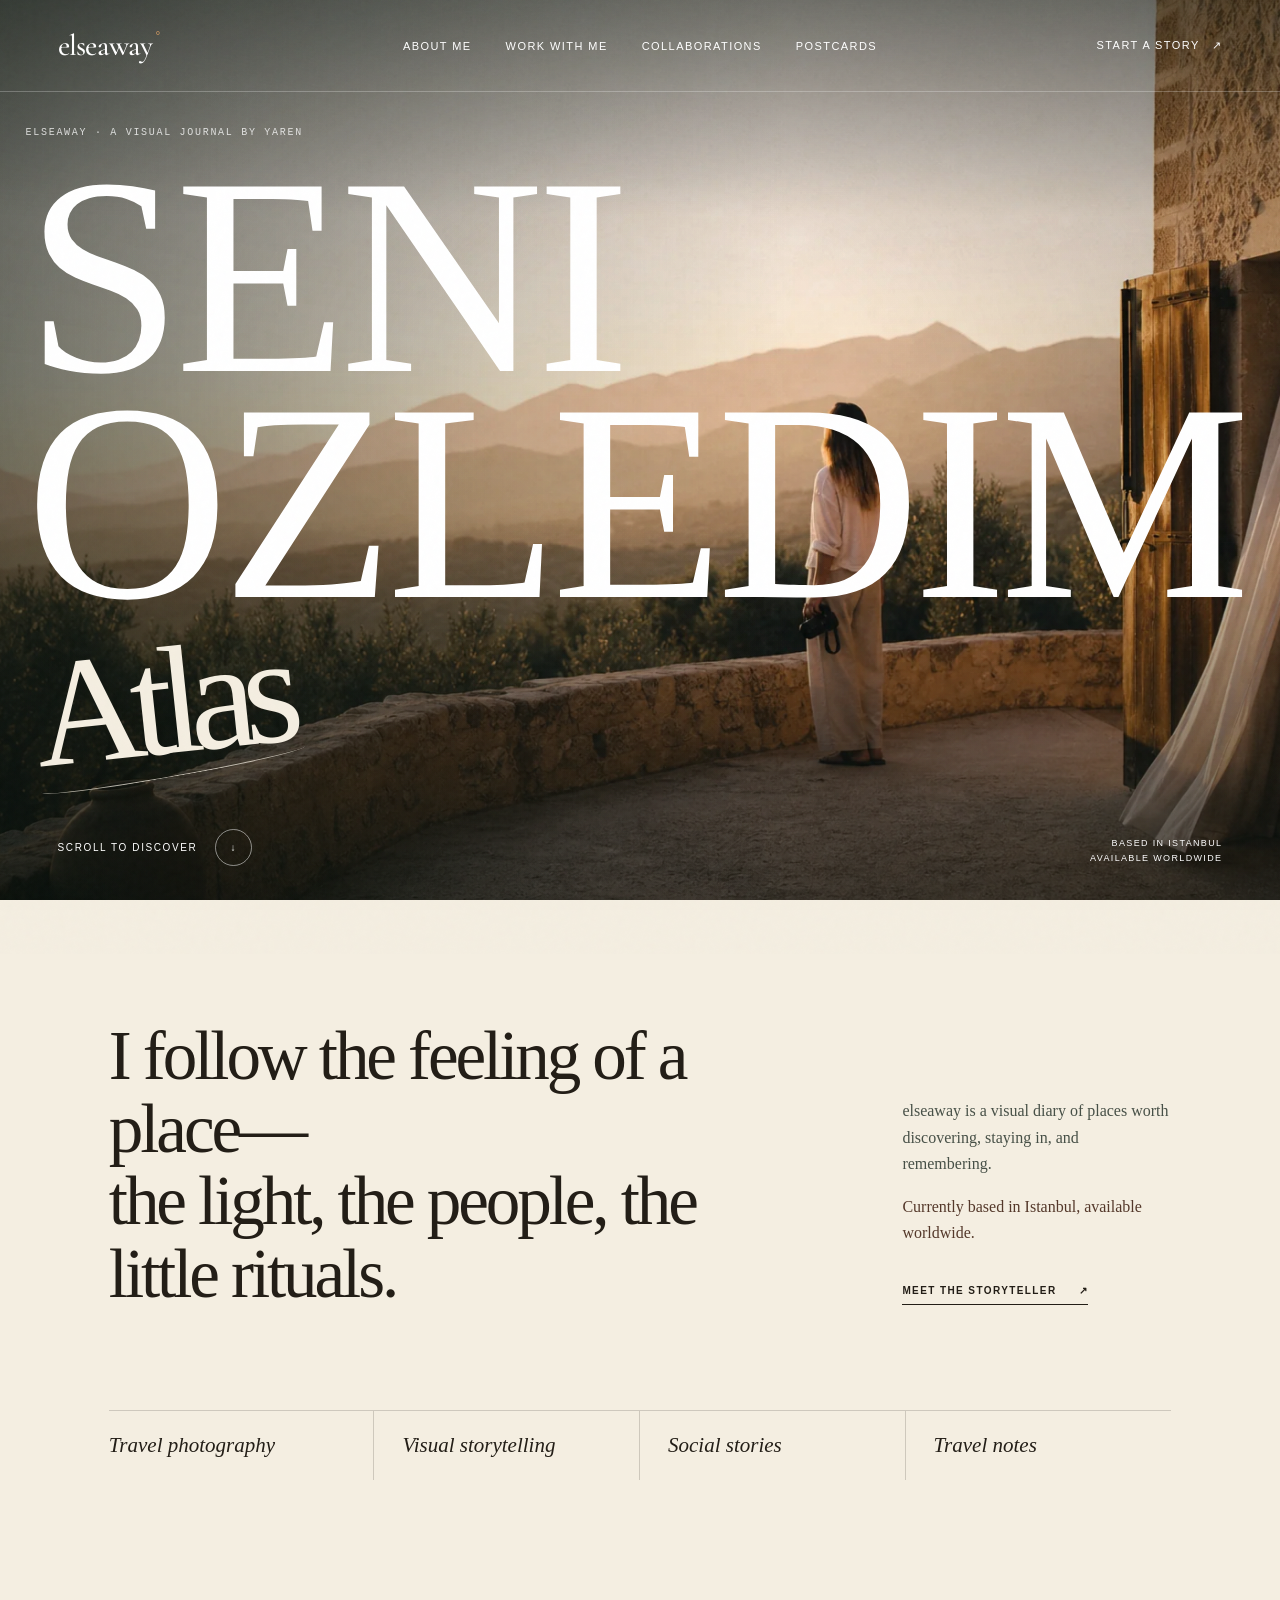
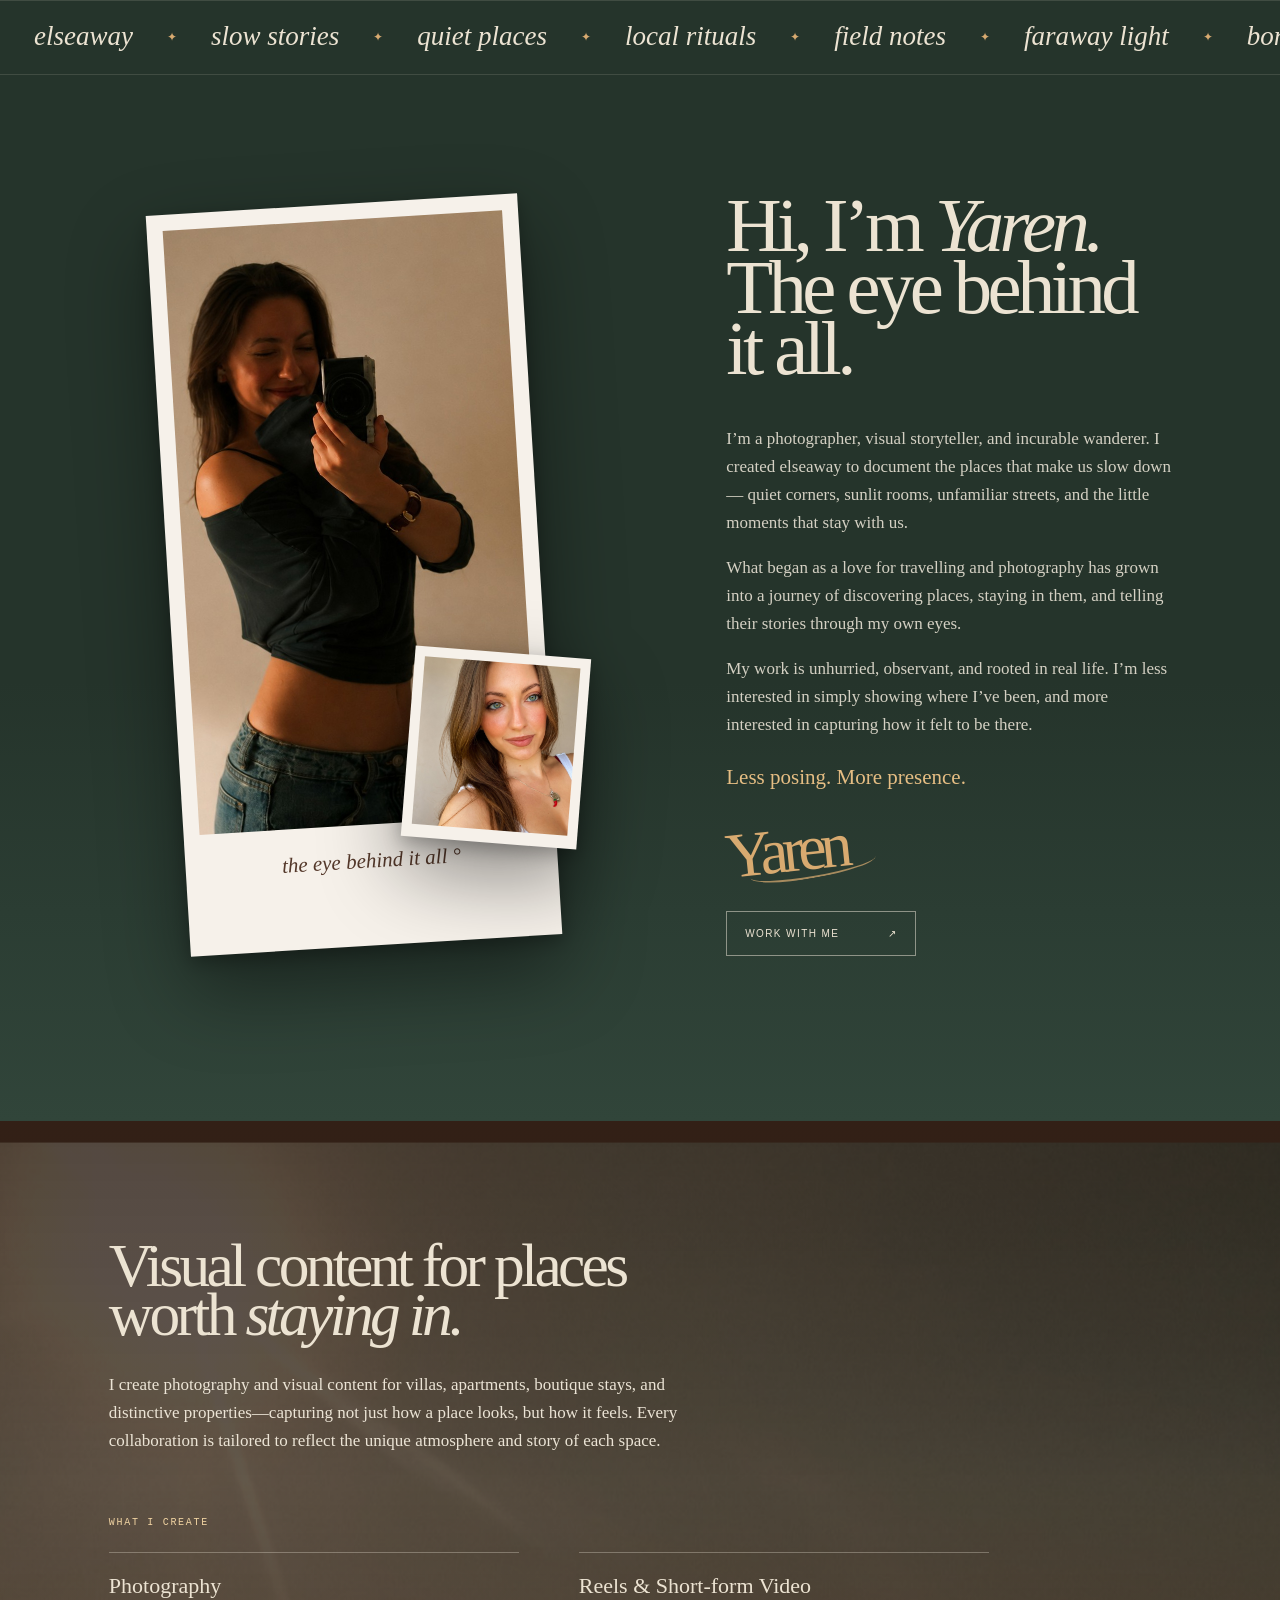
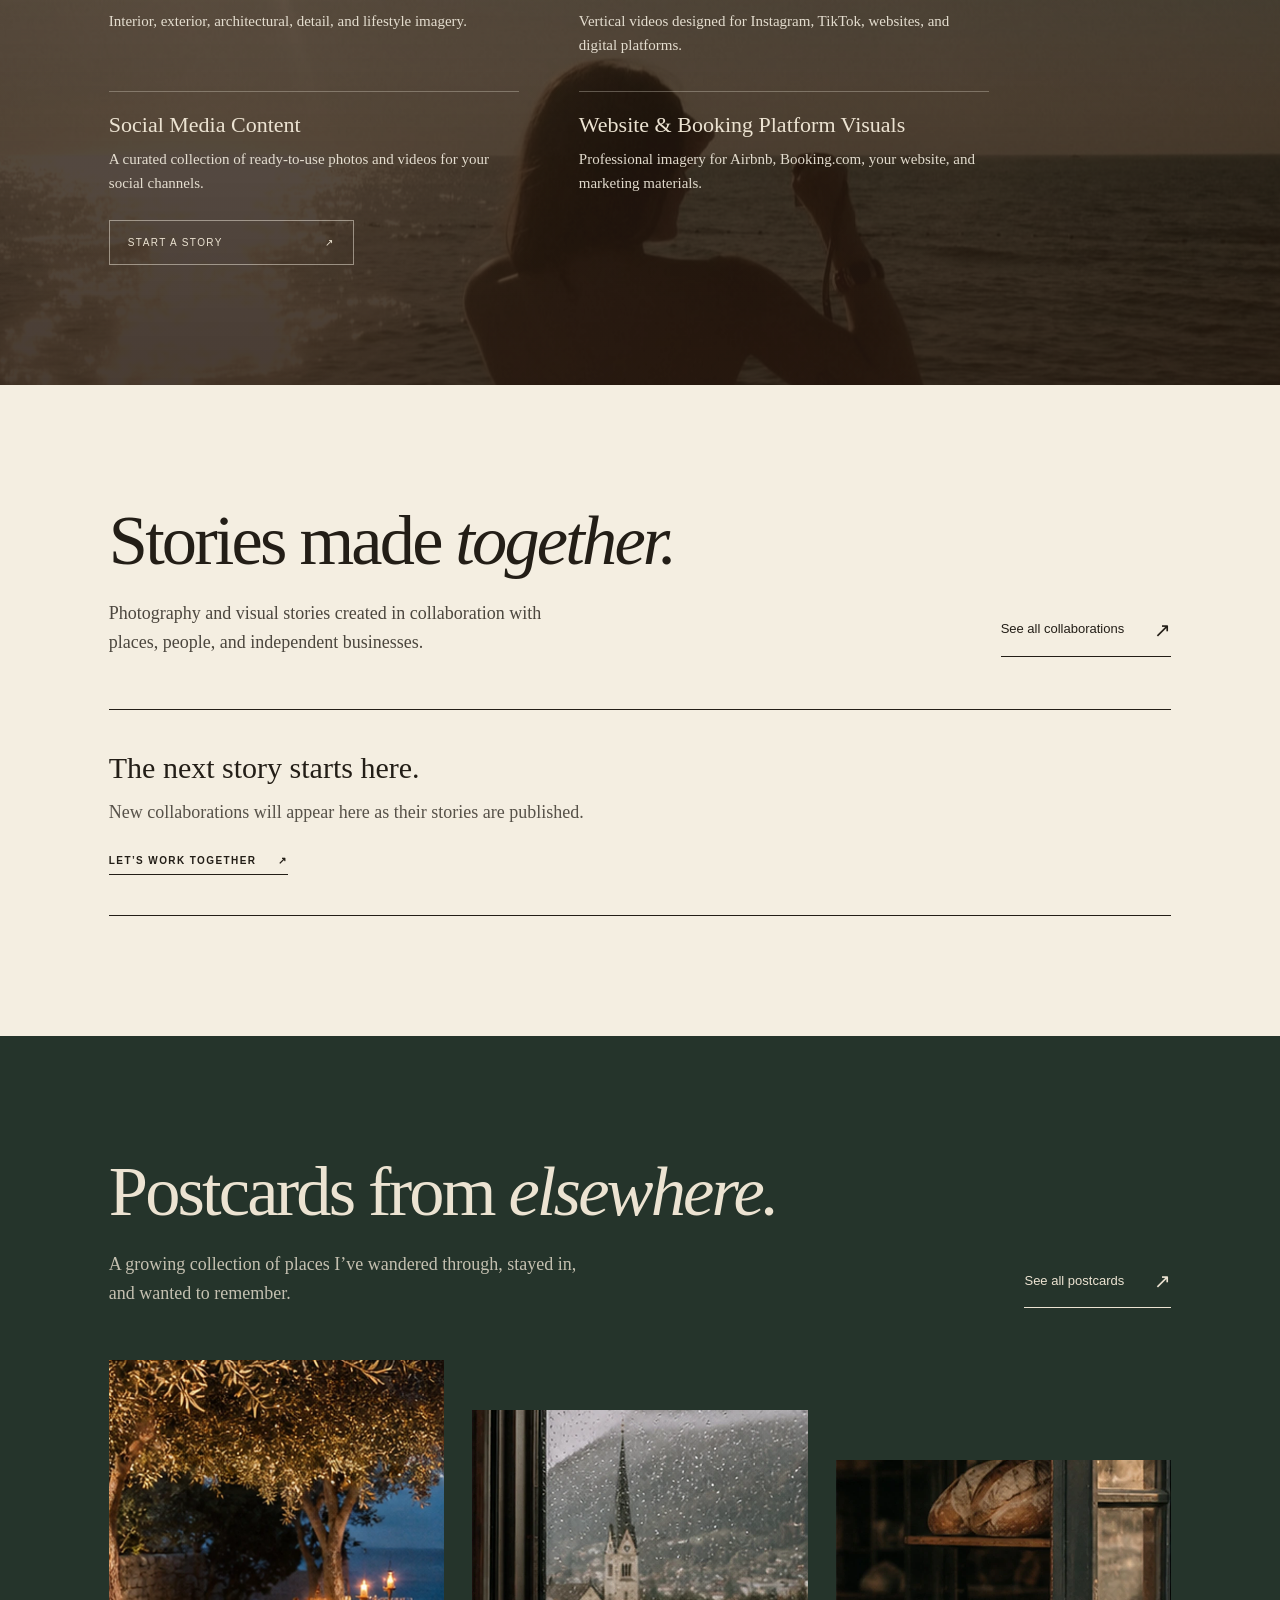
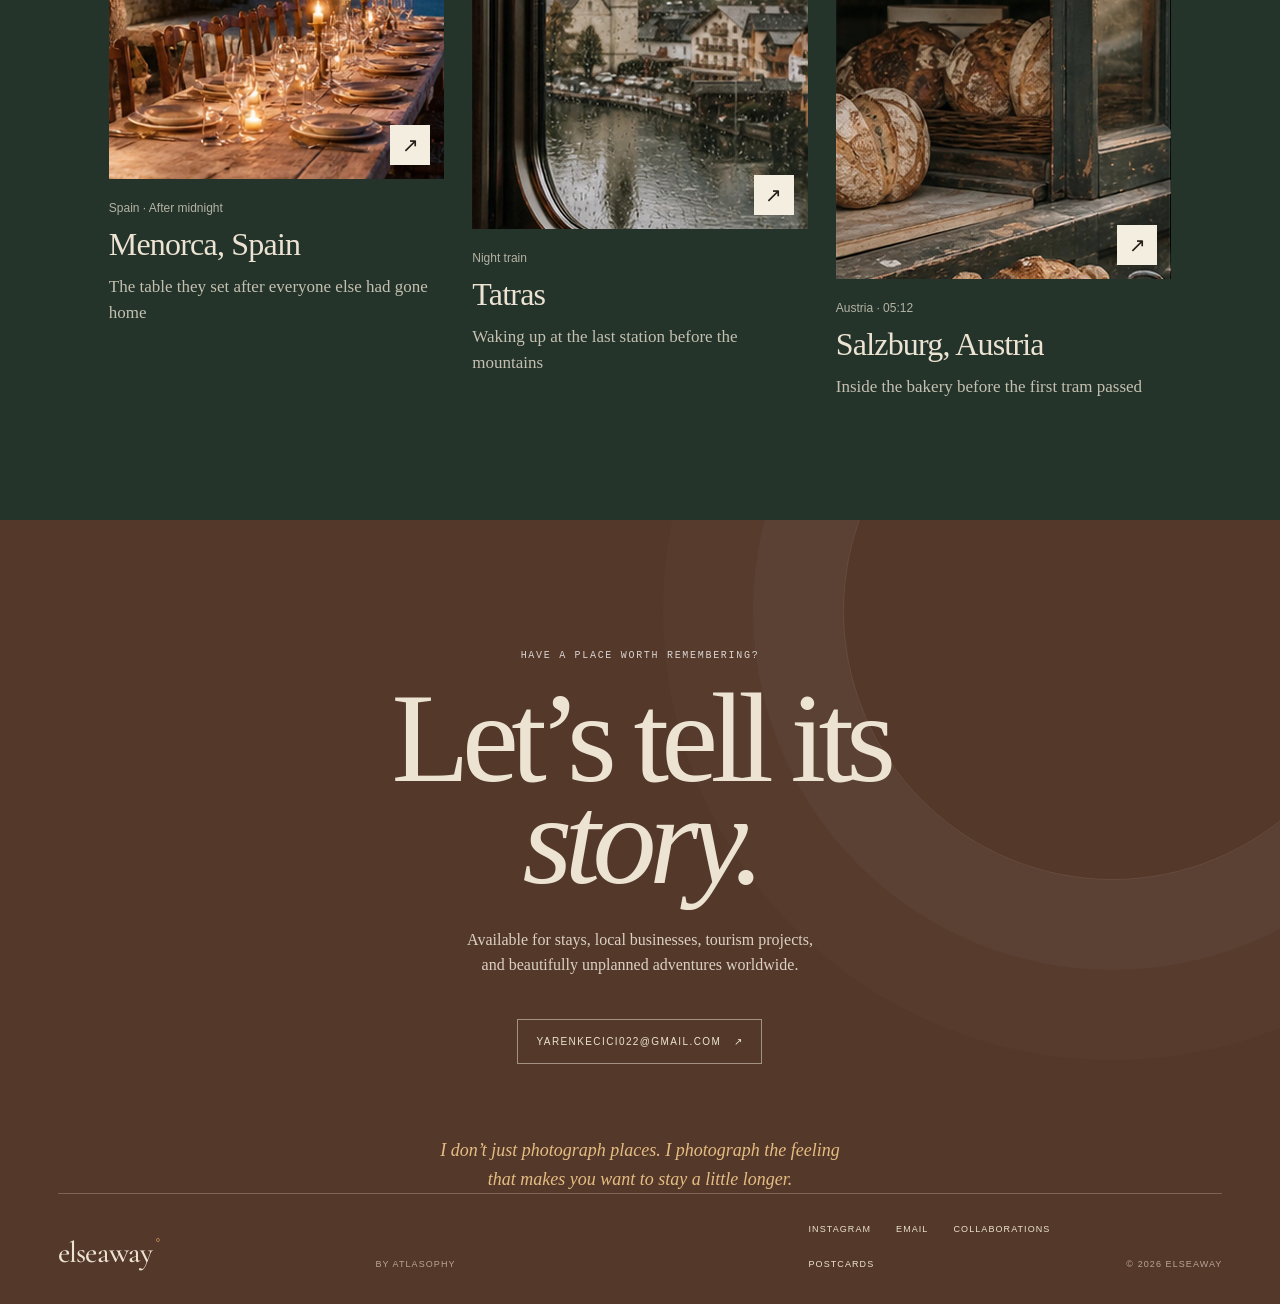
==== index.html @ 90f09494 "Enlarge temporary dedication and signature" ====
<!doctype html>
<html lang="en">
<head>
  <meta charset="utf-8">
  <meta name="viewport" content="width=device-width, initial-scale=1">
  <meta name="description" content="elseaway by Yaren — travel photography and visual storytelling for villas, boutique stays, and distinctive properties. Based in Istanbul, available worldwide.">
  <meta name="theme-color" content="#173b2e">
  <meta name="author" content="Yaren">
  <meta property="og:type" content="website">
  <meta property="og:site_name" content="elseaway">
  <meta property="og:title" content="elseaway by Yaren — Stories from elsewhere">
  <meta property="og:description" content="Travel photography and visual storytelling for villas, boutique stays, and distinctive properties.">
  <meta property="og:url" content="https://elseaway.com/">
  <meta property="og:image" content="https://elseaway.com/assets/sea.jpeg">
  <meta property="og:image:width" content="1600">
  <meta property="og:image:height" content="1200">
  <meta property="og:image:alt" content="Yaren photographing the sea at golden hour">
  <meta name="twitter:card" content="summary_large_image">
  <meta name="twitter:title" content="elseaway by Yaren — Stories from elsewhere">
  <meta name="twitter:description" content="Travel photography and visual storytelling for villas, boutique stays, and distinctive properties.">
  <meta name="twitter:image" content="https://elseaway.com/assets/sea.jpeg">
  <link rel="canonical" href="https://elseaway.com/">
  <link rel="icon" href="assets/favicon.svg" type="image/svg+xml">
  <link rel="preload" href="/assets/cormorant-garamond-latin.woff2" as="font" type="font/woff2" crossorigin>
  <title>elseaway by Yaren — Stories from elsewhere</title>
  <!-- Bump this asset version whenever public CSS or JavaScript changes. -->
  <link rel="stylesheet" href="/styles.css?v=20261014.2">
  <script src="/api/content-script" defer></script>
  <script src="/content.js?v=20260803.1" defer></script>
  <script src="/copy-fields.js?v=20261014.2" defer></script>
  <script src="/script.js?v=20261014.2" defer></script>
  <!-- Temporary dedication: revert this change to restore the original hero exactly. -->
  <style>
    .hero.temporary-hero { display: grid; align-items: center; }
    .temporary-hero .hero-content { position: relative; inset: auto; width: 96%; margin: 0 auto; padding: 120px 0 100px; }
    .hero h1.temporary-dedication { font-size: clamp(72px, 22vw, 320px); line-height: .8; letter-spacing: -.025em; }
    .hero .temporary-signature { margin: 24px 0 0 8px; color: var(--paper); font-size: clamp(114px, 12vw, 156px); }
    .hero .temporary-signature span { right: -12px; height: 15px; border-bottom-width: 1px; }
    @media (max-width: 900px) {
      .temporary-hero .hero-content { width: 90%; padding-top: 110px; padding-bottom: 110px; }
      .hero h1.temporary-dedication { font-size: 20.5vw; line-height: .9; }
    }
  </style>
  <!-- End temporary dedication styles. -->
</head>
<body class="home-page">
  <a class="skip-link" href="#main">Skip to content</a>
  <div class="page-wipe" aria-hidden="true"></div>
  <div class="scroll-progress" aria-hidden="true"></div>

  <header class="site-header" data-header>
    <a class="wordmark" href="#top" aria-label="elseaway home">
      <span>elseaway</span><i>°</i>
    </a>
    <nav class="desktop-nav" aria-label="Primary navigation">
      <a href="#about">About me</a>
      <a href="#work-with-me">Work with me</a>
      <a href="#collaborations">Collaborations</a>
      <a href="#journal">Postcards</a>
    </nav>
    <a class="header-cta" href="mailto:yarenkecici022@gmail.com" data-email-link>Start a story <span aria-hidden="true">↗</span></a>
    <button class="menu-toggle" type="button" aria-label="Open menu" aria-expanded="false" aria-controls="mobile-menu" data-menu-toggle>
      <span></span><span></span>
    </button>
  </header>
  <nav class="mobile-menu" id="mobile-menu" aria-label="Mobile navigation" data-mobile-menu>
    <a href="#about">About me</a>
    <a href="#work-with-me">Work with me</a>
    <a href="#collaborations">Collaborations</a>
      <a href="#journal">Postcards</a>
    <a href="#contact">Start a story</a>
  </nav>

  <main id="main">
    <section class="hero temporary-hero" id="top" aria-labelledby="hero-title">
      <div class="hero-image" role="img" aria-label="A travel photographer looking over a sunlit Mediterranean landscape"></div>
      <div class="hero-shade"></div>
      <div class="hero-content reveal">
        <p class="eyebrow light" data-copy="heroEyebrow">elseaway · A visual journal by Yaren</p>
        <h1 id="hero-title" class="temporary-dedication" lang="tr">SENI<br>OZLEDIM</h1>
        <p class="signature temporary-signature">Atlas<span aria-hidden="true"></span></p>
      </div>
      <a class="hero-scroll" href="#intro" aria-label="Scroll to discover">
        <span>Scroll to discover</span><i aria-hidden="true">↓</i>
      </a>
      <p class="hero-place" data-copy="heroPlace">Based in Istanbul<br>Available worldwide</p>
    </section>

    <section class="intro section-pad" id="intro">
      <div class="intro-body reveal">
        <p class="display-copy" data-copy="introTitle">I follow the feeling of a place—<br>the light, the people, the little rituals.</p>
        <div class="intro-details">
          <p data-copy="introDescription">elseaway is a visual diary of places worth discovering, staying in, and remembering.</p>
          <p class="intro-based" data-copy="introLocation">Currently based in Istanbul, available worldwide.</p>
          <a class="text-link" href="#about">Meet the storyteller <span>↗</span></a>
        </div>
      </div>
      <div class="services reveal">
        <span>Travel photography</span><span>Visual storytelling</span><span>Social stories</span><span>Travel notes</span>
      </div>
    </section>

    <div class="marquee" aria-hidden="true">
      <div class="marquee-track">
        <div class="marquee-group">
          <span>elseaway</span><i>✦</i><span>slow stories</span><i>✦</i><span>quiet places</span><i>✦</i><span>local rituals</span><i>✦</i><span>field notes</span><i>✦</i><span>faraway light</span><i>✦</i><span>borrowed mornings</span><i>✦</i><span>inspirations</span><i>✦</i><span>rooms with a soul</span><i>✦</i><span>by yaren</span><i>✦</i>
        </div>
        <div class="marquee-group">
          <span>elseaway</span><i>✦</i><span>slow stories</span><i>✦</i><span>quiet places</span><i>✦</i><span>local rituals</span><i>✦</i><span>field notes</span><i>✦</i><span>faraway light</span><i>✦</i><span>borrowed mornings</span><i>✦</i><span>inspirations</span><i>✦</i><span>rooms with a soul</span><i>✦</i><span>by yaren</span><i>✦</i>
        </div>
      </div>
    </div>

    <section class="about section-pad" id="about" aria-labelledby="about-title">
      <div class="about-collage reveal" data-parallax="0.07">
        <figure class="polaroid">
          <img src="assets/mirror.jpeg" alt="Yaren smiling in a mirror, holding her camera" width="610" height="1086" loading="lazy">
          <figcaption data-copy="aboutCaption">the eye behind it all °</figcaption>
        </figure>
        <figure class="polaroid polaroid--secondary">
          <img src="assets/mirror-closeup.jpg" alt="Close-up portrait of Yaren" width="945" height="1016" loading="lazy">
        </figure>
      </div>
      <div class="about-copy reveal">
        <h2 id="about-title" data-copy="aboutTitle">Hi, I’m <em>Yaren.</em><br>The eye behind it all.</h2>
        <p data-copy="aboutParagraph1">I’m a photographer, visual storyteller, and incurable wanderer. I created elseaway to document the places that make us slow down — quiet corners, sunlit rooms, unfamiliar streets, and the little moments that stay with us.</p>
        <p data-copy="aboutParagraph2">What began as a love for travelling and photography has grown into a journey of discovering places, staying in them, and telling their stories through my own eyes.</p>
        <p data-copy="aboutParagraph3">My work is unhurried, observant, and rooted in real life. I’m less interested in simply showing where I’ve been, and more interested in capturing how it felt to be there.</p>
        <p class="about-motto" data-copy="aboutMotto">Less posing. More presence.</p>
        <div class="signature" aria-label="Yaren signature" data-copy="aboutSignature">Yaren<span></span></div>
        <a class="button-outline" href="#work-with-me">Work with me <span>↗</span></a>
      </div>
    </section>

    <section class="work-with-me section-pad" id="work-with-me" aria-labelledby="wwm-title" data-parallax="0.14">
      <div class="wwm-inner">
        <h2 id="wwm-title" class="reveal" data-copy="workTitle">Visual content for places<br>worth <em>staying in.</em></h2>
        <p class="wwm-lead reveal" data-copy="workDescription">I create photography and visual content for villas, apartments, boutique stays, and distinctive properties—capturing not just how a place looks, but how it feels. Every collaboration is tailored to reflect the unique atmosphere and story of each space.</p>
        <p class="wwm-what reveal">What I create</p>
        <div class="wwm-grid reveal">
          <article>
            <h3 data-copy="serviceTitle1">Photography</h3>
            <p data-copy="serviceDescription1">Interior, exterior, architectural, detail, and lifestyle imagery.</p>
          </article>
          <article>
            <h3 data-copy="serviceTitle2">Reels &amp; Short-form Video</h3>
            <p data-copy="serviceDescription2">Vertical videos designed for Instagram, TikTok, websites, and digital platforms.</p>
          </article>
          <article>
            <h3 data-copy="serviceTitle3">Social Media Content</h3>
            <p data-copy="serviceDescription3">A curated collection of ready-to-use photos and videos for your social channels.</p>
          </article>
          <article>
            <h3 data-copy="serviceTitle4">Website &amp; Booking Platform Visuals</h3>
            <p data-copy="serviceDescription4">Professional imagery for Airbnb, Booking.com, your website, and marketing materials.</p>
          </article>
        </div>
        <a class="button-light reveal" href="mailto:yarenkecici022@gmail.com" data-email-link>Start a story <span>↗</span></a>
      </div>
    </section>

    <section class="collection-section collaborations-section section-pad" id="collaborations" aria-labelledby="collaborations-title">
      <div class="collection-heading">
        <div><h2 id="collaborations-title" data-copy="collaborationsTitle">Stories made <em>together.</em></h2>
          <p data-copy="collaborationsDescription">Photography and visual stories created in collaboration with places, people, and independent businesses.</p></div>
        <a class="collection-all" href="/collaborations/">See all collaborations <span aria-hidden="true">↗</span></a>
      </div>
      <div class="collection-grid" data-collection="collaborations" data-preview></div>
    </section>

    <section class="collection-section postcards-section section-pad" id="journal" aria-labelledby="journal-title">
      <div class="collection-heading">
        <div><h2 id="journal-title" data-copy="journalTitle">Postcards from <em>elsewhere.</em></h2>
          <p data-copy="journalDescription">A growing collection of places I’ve wandered through, stayed in, and wanted to remember.</p></div>
        <a class="collection-all" href="/postcards/">See all postcards <span aria-hidden="true">↗</span></a>
      </div>
      <div class="collection-grid postcard-preview" data-collection="postcards" data-preview></div>
    </section>

    <div class="postcard-lightbox" data-postcard-lightbox hidden>
      <div class="postcard-lightbox-backdrop" data-postcard-lightbox-close></div>
      <div class="postcard-lightbox-inner" role="dialog" aria-modal="true" aria-labelledby="postcard-lightbox-place" aria-describedby="postcard-lightbox-note">
        <button type="button" class="postcard-lightbox-close" data-postcard-lightbox-close aria-label="Close">✕</button>
        <div class="postcard-lightbox-media">
          <img data-postcard-lightbox-image src="" alt="">
          <button type="button" class="postcard-lightbox-nav prev" data-postcard-lightbox-prev aria-label="Previous photograph">←</button>
          <button type="button" class="postcard-lightbox-nav next" data-postcard-lightbox-next aria-label="Next photograph">→</button>
          <span class="postcard-lightbox-count" data-postcard-lightbox-count aria-live="polite"></span>
        </div>
        <div class="postcard-lightbox-text">
          <p class="postcard-lightbox-meta" data-postcard-lightbox-meta></p>
          <h3 id="postcard-lightbox-place" data-postcard-lightbox-place></h3>
          <p class="postcard-lightbox-note" id="postcard-lightbox-note" data-postcard-lightbox-note></p>
        </div>
      </div>
    </div>

    <section class="contact" id="contact" aria-labelledby="contact-title">
      <div class="contact-inner reveal">
        <p class="eyebrow light" data-copy="contactIntro">Have a place worth remembering?</p>
        <h2 id="contact-title" data-copy="contactTitle">Let’s tell its<br><em>story.</em></h2>
        <p data-copy="contactDescription">Available for stays, local businesses, tourism projects,<br class="desktop-only"> and beautifully unplanned adventures worldwide.</p>
        <a class="button-light" href="mailto:yarenkecici022@gmail.com?subject=A%20place%20worth%20remembering" data-email-link data-email-label>yarenkecici022@gmail.com <span>↗</span></a>
        <p class="closing-line" data-copy="contactClosing">I don’t just photograph places. I photograph the feeling<br class="desktop-only"> that makes you want to stay a little longer.</p>
      </div>
      <footer>
        <a class="wordmark" href="#top"><span>elseaway</span><i>°</i></a>
        <p data-credit>By Atlasophy</p>
        <div><a href="https://www.instagram.com/saucerfulsecrets/" target="_blank" rel="noreferrer" data-instagram-link>Instagram</a><a href="mailto:yarenkecici022@gmail.com" data-email-link>Email</a><a href="/collaborations/">Collaborations</a><a href="/postcards/">Postcards</a></div>
        <p>© <span data-year></span> elseaway</p>
      </footer>
    </section>
  </main>
  <script type="application/ld+json">
    {
      "@context": "https://schema.org",
      "@type": "Person",
      "name": "Yaren",
      "url": "https://elseaway.com/",
      "jobTitle": "Photographer and filmmaker",
      "sameAs": ["https://www.instagram.com/saucerfulsecrets/"],
      "brand": { "@type": "Brand", "name": "elseaway" }
    }
  </script>
</body>
</html>
---- styles.css ----
:root {
  /* Aged-print palette. The near-blacks are warm brown rather than green, the
     way letterpress ink sits on paper that has yellowed. Greens are dulled
     toward olive so they read as faded dye instead of saturated forest. */
  --cream: #ece3d2;
  --paper: #f4eee1;
  --coffee: #54382a;
  --ink: #231e17;
  --green: #25342b;
  --green-lift: #31453a;
  --green-deep: #16211a;
  --line: rgba(35, 30, 23, .18);
  --amber: #c9954f;
  --amber-soft: #e5bd83;
  --shadow-print: 0 34px 80px rgba(26,18,10,.44), 0 6px 18px rgba(26,18,10,.28);
  --shadow-lift: 0 48px 96px rgba(26,18,10,.5), 0 10px 26px rgba(26,18,10,.3);
  --serif: Iowan Old Style, Baskerville, "Times New Roman", serif;
  --sans: Inter, "Helvetica Neue", Arial, sans-serif;
  --mono: ui-monospace, "SF Mono", SFMono-Regular, Menlo, Consolas, monospace;
  --display: "Cormorant Garamond", Iowan Old Style, Baskerville, "Times New Roman", serif;
}

/* The only webfont on the site: it sets the wordmark and nothing else. Latin
   subset of the variable face, self-hosted so it is on our own cache rules. */
@font-face {
  font-family: "Cormorant Garamond";
  font-style: normal;
  font-weight: 400 600;
  font-display: swap;
  src: url("assets/cormorant-garamond-latin.woff2") format("woff2");
  unicode-range: U+0000-00FF, U+0131, U+0152-0153, U+02BB-02BC, U+02C6, U+02DA, U+02DC, U+0304, U+0308, U+0329, U+2000-206F, U+20AC, U+2122, U+2191, U+2193, U+2212, U+2215, U+FEFF, U+FFFD;
}

* { box-sizing: border-box; }
html { scroll-behavior: smooth; }
body { margin: 0; color: var(--ink); background: var(--paper); font-family: var(--sans); font-size: 16px; overflow-x: hidden; }
a { color: inherit; text-decoration: none; }
button { color: inherit; font: inherit; }
.page-wipe { position: fixed; z-index: 999; inset: 0; background: var(--green); transform: translateY(0); transition: transform .8s cubic-bezier(.76,0,.24,1); pointer-events: none; will-change: transform; }
.page-ready .page-wipe { transform: translateY(-100%); }
.page-leaving .page-wipe { transform: translateY(0); }
.scroll-progress { position: fixed; z-index: 100; top: 0; left: 0; width: var(--scroll-progress, 0%); height: 2px; background: #d39a61; pointer-events: none; transition: width .08s linear; }
.home-page::after { content: ""; position: fixed; z-index: 80; inset: -6%; opacity: .042; pointer-events: none; background-image: url("data:image/svg+xml,%3Csvg viewBox='0 0 180 180' xmlns='http://www.w3.org/2000/svg'%3E%3Cfilter id='n'%3E%3CfeTurbulence type='fractalNoise' baseFrequency='.85' numOctaves='3' stitchTiles='stitch'/%3E%3C/filter%3E%3Crect width='100%25' height='100%25' filter='url(%23n)' opacity='.55'/%3E%3C/svg%3E"); animation: grainShift 1.1s steps(1) infinite; }
.skip-link { position: fixed; z-index: 1000; top: 8px; left: 8px; padding: 10px 14px; background: white; transform: translateY(-150%); }
.skip-link:focus { transform: none; }
.sr-only { position: absolute; width: 1px; height: 1px; padding: 0; margin: -1px; overflow: hidden; clip: rect(0 0 0 0); white-space: nowrap; border: 0; }

/* Every interactive element gets a visible focus ring. Colour comes from
   currentColor so it stays legible on paper, green and coffee grounds alike. */
:where(a, button, [tabindex]):focus-visible { outline: 2px solid currentColor; outline-offset: 4px; border-radius: 1px; }
.journal-card-link:focus-visible { outline: 2px solid var(--amber-soft); outline-offset: 5px; }

/* Grain sits over everything at low opacity and drifts a frame at a time, the
   way projected film never holds perfectly still. */
@keyframes grainShift {
  0%, 100% { transform: translate3d(0, 0, 0); }
  20% { transform: translate3d(-1.5%, 1%, 0); }
  40% { transform: translate3d(1%, -1.5%, 0); }
  60% { transform: translate3d(-1%, -1%, 0); }
  80% { transform: translate3d(1.5%, 1.5%, 0); }
}

.site-header { position: fixed; z-index: 50; top: 0; left: 0; width: 100%; height: 92px; display: grid; grid-template-columns: 1fr auto 1fr; align-items: center; padding: 0 4.5vw; color: white; border-bottom: 1px solid rgba(255,255,255,.25); transition: height .35s, background .35s, color .35s, border-color .35s; }
.site-header.scrolled { height: 72px; color: var(--ink); background: rgba(247,242,232,.97); border-color: var(--line); backdrop-filter: blur(14px); }
.wordmark { justify-self: start; display: inline-flex; align-items: flex-start; font-family: var(--display); font-size: 30px; font-weight: 500; line-height: 1.1; letter-spacing: -.025em; }
.wordmark i { margin: 1px 0 0 3px; color: #d79d62; font-family: var(--sans); font-size: 12px; font-style: normal; }
.desktop-nav { display: flex; gap: 34px; font-size: 11px; text-transform: uppercase; letter-spacing: .13em; }
.desktop-nav a, .header-cta { position: relative; }
.desktop-nav a::after, .header-cta::after { content: ""; position: absolute; right: 0; bottom: -6px; left: 0; height: 1px; background: currentColor; transform: scaleX(0); transform-origin: right; transition: transform .25s; }
.desktop-nav a:hover::after, .header-cta:hover::after { transform: scaleX(1); transform-origin: left; }
.header-cta { justify-self: end; font-size: 11px; text-transform: uppercase; letter-spacing: .13em; }
.header-cta span { margin-left: 8px; }
.menu-toggle, .mobile-menu { display: none; }

.hero { position: relative; min-height: 100svh; color: white; background: #6b4d37; overflow: hidden; }
.hero-image { position: absolute; inset: -2%; background: url("assets/atlasophy-hero.webp") 58% center / cover no-repeat; scale: 1.035; transform: translate3d(0,var(--hero-shift,0),0); will-change: transform; animation: heroIn 1.8s cubic-bezier(.2,.65,.25,1) forwards; }
.hero-shade { position: absolute; inset: 0; background: linear-gradient(180deg, rgba(8,18,12,.48) 0%, rgba(8,18,12,.05) 24%, transparent 45%), radial-gradient(ellipse at 53% 42%, transparent 20%, rgba(12,19,14,.20) 68%, rgba(8,14,10,.56) 125%), linear-gradient(90deg, rgba(14,22,16,.48), transparent 62%), linear-gradient(0deg, rgba(8,14,10,.48), transparent 42%); }
.hero-content { position: absolute; z-index: 2; left: 8.5vw; top: 43%; transform: translateY(-45%); }
.eyebrow { margin: 0 0 26px; font-size: 10px; font-weight: 600; letter-spacing: .2em; text-transform: uppercase; }
.eyebrow.light { color: rgba(255,255,255,.78); }
.hero h1, .about h2, .wwm-inner h2, .journal h2, .contact h2 { margin: 0; font: 400 clamp(66px, 9.3vw, 150px)/.8 var(--serif); letter-spacing: -.06em; }
h1 em, h2 em { font-weight: 400; }
.hero h1 em { margin-left: .55em; }
.hero-copy { margin: 35px 0 0 10px; color: rgba(255,255,255,.86); font: 16px/1.55 var(--serif); }
.hero-scroll { position: absolute; z-index: 3; bottom: 34px; left: 4.5vw; display: flex; align-items: center; gap: 18px; font-size: 10px; letter-spacing: .16em; text-transform: uppercase; }
.hero-scroll i { display: grid; place-items: center; width: 37px; height: 37px; border: 1px solid rgba(255,255,255,.5); border-radius: 50%; font-style: normal; transition: transform .25s, background .25s; }
.hero-scroll:hover i { transform: translateY(4px); background: rgba(255,255,255,.15); }
.hero-place { position: absolute; z-index: 3; right: 4.5vw; bottom: 34px; margin: 0; text-align: right; font-size: 9px; line-height: 1.65; letter-spacing: .15em; text-transform: uppercase; }

.section-pad { padding: 120px 8.5vw; }
.intro { background: var(--paper); }
/* Metadata reads as typewritten archive labelling, against the display serif. */
.intro-index, .section-meta, .eyebrow { font-family: var(--mono); font-size: 10px; font-weight: 500; letter-spacing: .17em; text-transform: uppercase; }
.intro-index { display: flex; align-items: center; gap: 15px; }
.intro-index span, .section-meta p:first-child span, .about .eyebrow span { display: inline-block; width: 46px; height: 1px; background: currentColor; opacity: .4; vertical-align: middle; margin: 0 10px; }
.intro-body { display: grid; grid-template-columns: minmax(0, 1.8fr) minmax(260px, .7fr); gap: 8vw; align-items: end; margin-top: 85px; }
.display-copy { margin: 0; max-width: 960px; font: 400 clamp(38px, 5.4vw, 78px)/1.05 var(--serif); letter-spacing: -.045em; }
.intro-details { padding-bottom: 5px; }
.intro-details p { margin: 0 0 34px; max-width: 400px; color: #475047; font: 16px/1.65 var(--serif); }
.intro-based { margin-top: -18px !important; color: var(--coffee) !important; font-style: italic; }
.text-link { display: inline-flex; gap: 22px; padding-bottom: 8px; border-bottom: 1px solid currentColor; font-size: 10px; font-weight: 600; letter-spacing: .14em; text-transform: uppercase; }
.text-link span { transition: transform .2s; }
.text-link:hover span { transform: translate(3px,-3px); }
.services { display: grid; grid-template-columns: repeat(4, 1fr); margin-top: 100px; border-top: 1px solid var(--line); }
.services span { padding: 22px 0; border-right: 1px solid var(--line); font: italic 21px var(--serif); }
.services span:not(:first-child) { padding-left: 28px; }
.services span:last-child { border: 0; }

.marquee { overflow: hidden; border-top: 1px solid rgba(241,234,220,.13); border-bottom: 1px solid rgba(241,234,220,.13); color: var(--cream); background: var(--green); }
.marquee-track { display: flex; width: max-content; animation: marqueeMove 52s linear infinite; will-change: transform; }
.marquee-group { display: flex; flex: none; align-items: center; padding: 20px 0 22px; }
.marquee span { padding: 0 34px; font: italic 27px var(--serif); white-space: nowrap; }
.marquee i { color: #d8aa70; font-size: 12px; font-style: normal; }

/* Work with me sits on Yaren's own sea photograph. It is graded warm so the
   image belongs to the vintage palette instead of reading as a pasted-in
   photo, with a tinted scrim underneath for text contrast. */
.work-with-me { position: relative; isolation: isolate; color: var(--cream); background: var(--coffee); overflow: hidden; }
.work-with-me::before { content: ""; position: absolute; inset: -12%; z-index: -2; background: url("assets/sea.jpeg") center 45% / cover no-repeat; filter: saturate(.82) contrast(1.02) sepia(.3) brightness(.86); transform: translate3d(0, var(--parallax-shift, 0px), 0); will-change: transform; }
.work-with-me::after { content: ""; position: absolute; inset: 0; z-index: -1; background: linear-gradient(180deg, rgba(40,25,16,.76) 0%, rgba(40,25,16,.68) 42%, rgba(40,25,16,.82) 100%); }
.wwm-inner { max-width: 1060px; }
.wwm-inner h2 { margin: 0 0 32px; font-size: clamp(40px, 4.8vw, 74px); }
.wwm-lead { max-width: 620px; margin: 0; color: rgba(241,234,220,.96); font: 17px/1.65 var(--serif); }
.wwm-what { margin: 62px 0 24px; color: #f0d3a2; font-family: var(--mono); font-size: 10px; font-weight: 500; letter-spacing: .17em; text-transform: uppercase; }
.wwm-grid { display: grid; grid-template-columns: repeat(2, minmax(0, 1fr)); gap: 34px 60px; max-width: 880px; }
.wwm-grid article { padding-top: 19px; border-top: 1px solid rgba(241,234,220,.3); }
.wwm-grid h3 { margin: 0 0 9px; font: 22px/1.25 var(--serif); }
.wwm-grid p { margin: 0; color: rgba(241,234,220,.92); font: 15px/1.6 var(--serif); }


.about { position: relative; overflow: hidden; display: grid; grid-template-columns: 1.1fr 1fr; gap: 10vw; align-items: center; min-height: 900px; padding-bottom: 165px; color: var(--cream); background: linear-gradient(180deg, var(--green) 0%, var(--green) 58%, #2b3d33 80%, var(--green-lift) 100%); }
/* A physical print, tilted as if set down on a table. The caption sits in the
   white margin below the image rather than over it. */
.about-collage { position: relative; display: grid; place-items: center; transform: translate3d(0, var(--parallax-shift, 0px), 0); will-change: transform; }
.polaroid { margin: 0; padding: 16px 16px 74px; background: #f6f1ea; box-shadow: 0 34px 80px rgba(0,0,0,.42), 0 6px 18px rgba(0,0,0,.26); transform: rotate(-3.5deg); transition: transform .6s cubic-bezier(.2,.65,.25,1); }
.polaroid:hover { transform: rotate(-1.2deg) translateY(-6px); }
/* Shown at the photograph's own proportions. No crop, no grade. */
.polaroid img { display: block; width: min(340px, 30vw); height: auto; }
.polaroid figcaption { margin-top: 26px; text-align: center; color: var(--coffee); font: italic 21px/1 var(--serif); }
/* A second print, smaller and turned the other way, tucked into the corner
   as if it had been set down on top of the first. The combined selector keeps
   the primary print's image and padding rules from overriding this variant. */
.polaroid.polaroid--secondary { position: absolute; z-index: 3; right: 3%; bottom: 14%; width: clamp(132px, 15vw, 176px); padding: 10px 10px 13px; transform: rotate(4.5deg); }
.polaroid.polaroid--secondary:hover { transform: rotate(6deg) translateY(-4px); }
.polaroid.polaroid--secondary img { width: 100%; }
.about .eyebrow { color: #b7bd9e; }
.about h2 { margin-bottom: 45px; font-size: clamp(50px, 6vw, 86px); }
.about-copy > p:not(.eyebrow) { max-width: 550px; color: rgba(241,234,220,.86); font: 17px/1.65 var(--serif); }
.about-motto { font-style: italic; font-size: 21px !important; color: #e5bd83 !important; }
.signature { position: relative; width: max-content; margin: 30px 0 22px; color: #d8aa70; font: 64px/1 "Segoe Script", "Brush Script MT", cursive; letter-spacing: -.09em; transform: rotate(-6deg); transform-origin: left; }
.signature span { position: absolute; right: -28px; bottom: 2px; width: 105%; height: 22px; border-bottom: 2px solid currentColor; border-radius: 50%; transform: rotate(-4deg); opacity: .72; }
.button-outline, .button-light { display: inline-flex; justify-content: space-between; align-items: center; min-width: 190px; padding: 16px 18px; border: 1px solid rgba(241,234,220,.5); font-size: 10px; letter-spacing: .14em; text-transform: uppercase; transition: background .25s, color .25s; }
.button-outline:hover { color: var(--green); background: var(--cream); }

.contact { position: relative; min-height: 780px; display: flex; flex-direction: column; justify-content: space-between; padding: 130px 4.5vw 35px; color: var(--cream); background: var(--coffee); overflow: hidden; }
.contact::before { content: ""; position: absolute; width: 42vw; height: 42vw; max-width: 650px; max-height: 650px; right: -8vw; top: -14vw; border: 1px solid rgba(241,234,220,.11); border-radius: 50%; box-shadow: 0 0 0 90px rgba(241,234,220,.025), 0 0 0 180px rgba(241,234,220,.02); }
.contact-inner { position: relative; z-index: 2; margin: auto; text-align: center; }
.contact h2 { margin-bottom: 35px; font-size: clamp(72px, 10vw, 145px); }
.contact-inner > p:not(.eyebrow):not(.closing-line) { color: rgba(241,234,220,.86); font: 16px/1.6 var(--serif); }
.closing-line { margin: 72px 0 0; color: #e5bd83; font: italic 18px/1.6 var(--serif); }
.button-light { min-width: 245px; margin-top: 25px; border-color: rgba(241,234,220,.5); text-align: left; }
.button-light:hover { color: var(--coffee); background: var(--cream); }
footer { position: relative; z-index: 2; display: grid; grid-template-columns: 1fr 1.4fr 1fr auto; align-items: end; gap: 30px; padding-top: 30px; border-top: 1px solid rgba(241,234,220,.25); }
footer p { margin: 0; color: rgba(241,234,220,.62); font-size: 9px; letter-spacing: .12em; text-transform: uppercase; }
footer div { display: flex; gap: 25px; font-size: 9px; letter-spacing: .12em; text-transform: uppercase; }

/* Reveals carry a per-element delay so grouped items arrive in sequence
   rather than all at once. */
.reveal { opacity: 0; transform: translateY(34px); filter: blur(5px); transition: opacity .85s ease, transform .95s cubic-bezier(.2,.65,.25,1), filter .85s; transition-delay: var(--reveal-delay, 0ms); }
.reveal.visible { opacity: 1; transform: none; filter: none; }

/* Dust drifting in a projector beam, only in the dark rooms. */
.motes { position: absolute; inset: 0; z-index: 1; overflow: hidden; pointer-events: none; }
.mote { position: absolute; top: 100%; width: var(--mote-size, 3px); height: var(--mote-size, 3px); border-radius: 50%; background: var(--amber-soft); opacity: 0; filter: blur(.4px); animation: moteRise var(--mote-duration, 22s) linear var(--mote-delay, 0s) infinite; }
@keyframes moteRise {
  0% { opacity: 0; transform: translate3d(0, 0, 0); }
  12% { opacity: var(--mote-opacity, .5); }
  80% { opacity: var(--mote-opacity, .5); }
  100% { opacity: 0; transform: translate3d(var(--mote-drift, 30px), calc(-100vh - 120px), 0); }
}
@keyframes heroIn { to { scale: 1; } }
@keyframes marqueeMove { to { transform: translate3d(-50%,0,0); } }

@media (max-width: 900px) {
  .wwm-grid { grid-template-columns: 1fr; gap: 28px; }
  .wwm-what { margin-top: 46px; }
  .site-header { height: 76px; grid-template-columns: 1fr auto; padding: 0 22px; }
  .site-header > .wordmark { position: relative; z-index: 2; }
  .site-header.menu-open { color: var(--cream); background: transparent; border-color: transparent; backdrop-filter: none; }
  .desktop-nav, .header-cta { display: none; }
  .menu-toggle { z-index: 2; display: grid; gap: 6px; width: 42px; height: 42px; place-content: center; border: 0; background: transparent; }
  .menu-toggle span { display: block; width: 20px; height: 1px; background: currentColor; transition: transform .25s; }
  .menu-toggle[aria-expanded="true"] span:first-child { transform: translateY(3.5px) rotate(45deg); }
  .menu-toggle[aria-expanded="true"] span:last-child { transform: translateY(-3.5px) rotate(-45deg); }
  .mobile-menu { position: fixed; z-index: 45; inset: 0; display: flex; flex-direction: column; justify-content: center; gap: 25px; padding: 70px 10vw; color: var(--cream); background: var(--green); transform: translateY(-100%); visibility: hidden; transition: transform .55s cubic-bezier(.76,0,.24,1), visibility 0s .55s; }
  .mobile-menu.open { transform: none; }
  .mobile-menu.open { visibility: visible; transition-delay: 0s; }
  .mobile-menu a { font: 44px var(--serif); }
  .hero-image { background-position: 67% center; }
  .hero-content { left: 7vw; right: 7vw; }
  .hero h1 { font-size: clamp(62px, 18vw, 105px); }
  .hero h1 em { margin-left: .12em; }
  .hero-place { display: none; }
  .section-pad { padding: 90px 7vw; }
  .intro-body { grid-template-columns: 1fr; gap: 40px; margin-top: 55px; }
  .services { grid-template-columns: 1fr 1fr; margin-top: 65px; }
  .services span { border-bottom: 1px solid var(--line); }
  .services span:nth-child(odd) { padding-left: 0; }
  .journal-title-row { align-items: start; flex-direction: column; gap: 30px; }
  .about { grid-template-columns: 1fr; gap: 80px; padding-bottom: 135px; }
  .polaroid img { width: min(320px, 62vw); }
  .polaroid.polaroid--secondary { right: -1%; }
  .about-copy { max-width: 650px; }
  .journal-heading { padding-top: 95px; padding-bottom: 35px; }
  .journal-controls { margin-right: auto; margin-left: 0; }
  .journal-rail { --journal-card-width: min(64vw, 300px); --journal-gutter: 7vw; padding-bottom: 75px; -webkit-mask-image: none; mask-image: none; }
  footer { grid-template-columns: 1fr 1fr; }
  footer > *:nth-child(even) { justify-self: end; text-align: right; }
}

@media (max-width: 560px) {
  .desktop-only { display: none; }
  .hero-content { top: 46%; }
  .hero h1 { line-height: .88; }
  .hero-copy { margin-left: 2px; }
  .hero-scroll span { display: none; }
  .display-copy br { display: none; }
  .services { grid-template-columns: 1fr; }
  .services span, .services span:not(:first-child) { padding: 17px 0; border-right: 0; }
  .journal-title-row h2 { font-size: 57px; }
  .about h2 { font-size: 52px; }
  .polaroid { padding-bottom: 58px; transform: rotate(-2.5deg); }
  .polaroid img { width: 72vw; }
  .closing-line { margin-top: 56px; }
  .journal-title-row h2 { font-size: 54px; }
  .journal-title-row p br { display: none; }
  .journal-rail { --journal-card-width: 74vw; }
  .journal-image { aspect-ratio: 1.08; }
  .contact { min-height: 760px; padding-right: 7vw; padding-left: 7vw; }
  .contact h2 { font-size: 72px; }
  footer { grid-template-columns: 1fr; gap: 17px; }
  footer > *:nth-child(even) { justify-self: start; text-align: left; }
  footer div { grid-row: 2; }
}

@media (prefers-reduced-motion: reduce) {
  html { scroll-behavior: auto; }
  *, *::before, *::after { animation-duration: .01ms !important; animation-iteration-count: 1 !important; transition-duration: .01ms !important; }
  /* Ambient motion is removed outright rather than run instantly: drifting
     dust and a jittering grain plate have no meaning without their movement.
     The grain itself stays, since it is texture rather than motion. */
  .motes { display: none; }
  .home-page::after { animation: none; }
  .journal-rail { scroll-behavior: auto; }
  .reveal { transition-delay: 0ms !important; }
  /* The flip becomes a plain swap so the writing is still reachable. */
  .journal-card-inner { transition: none; }
}


/* The postcard lightbox: the full set of photographs for one place, plus the
   note Yaren wrote about it. Opens over everything else, closes on Escape,
   backdrop click, or the close button. */
.postcard-lightbox { position: fixed; z-index: 200; inset: 0; display: grid; place-items: center; padding: 5vh 4vw; }
.postcard-lightbox[hidden] { display: none; }
.postcard-lightbox-backdrop { position: absolute; inset: 0; background: rgba(15, 20, 15, .82); backdrop-filter: blur(3px); }
.postcard-lightbox-inner { position: relative; z-index: 1; display: grid; grid-template-columns: minmax(0, 1.3fr) minmax(280px, .8fr); width: min(1080px, 100%); max-height: 88vh; overflow: hidden; background: var(--paper); box-shadow: var(--shadow-lift); }
.postcard-lightbox-close { position: absolute; top: 14px; right: 14px; z-index: 2; width: 38px; height: 38px; border: 1px solid rgba(241,234,220,.5); border-radius: 50%; background: rgba(20,26,20,.4); color: var(--cream); font-size: 15px; }
.postcard-lightbox-media { position: relative; display: grid; place-items: center; background: var(--green-deep); overflow: hidden; }
.postcard-lightbox-media img { display: block; width: 100%; height: 100%; max-height: 88vh; object-fit: cover; }
.postcard-lightbox-nav { position: absolute; top: 50%; display: grid; place-items: center; width: 42px; height: 42px; border: 1px solid rgba(241,234,220,.45); border-radius: 50%; transform: translateY(-50%); background: rgba(20,26,20,.4); color: var(--cream); }
.postcard-lightbox-nav.prev { left: 16px; }
.postcard-lightbox-nav.next { right: 16px; }
.postcard-lightbox-nav[hidden] { display: none; }
.postcard-lightbox-count { position: absolute; right: 16px; bottom: 14px; padding: 5px 10px; border-radius: 999px; background: rgba(20,26,20,.55); color: var(--cream); font: 500 10px/1 var(--mono); letter-spacing: .1em; }
.postcard-lightbox-text { display: flex; flex-direction: column; justify-content: center; gap: 14px; padding: 46px 40px; overflow-y: auto; color: var(--coffee); }
.postcard-lightbox-meta { margin: 0; color: var(--amber); font-family: var(--mono); font-size: 10px; letter-spacing: .17em; text-transform: uppercase; }
.postcard-lightbox-text h3 { margin: 0; font: 400 clamp(30px, 3.2vw, 44px)/1.05 var(--serif); }
.postcard-lightbox-note { margin: 0; color: #4a382a; font: italic 16px/1.6 var(--serif); white-space: pre-line; }

@media (max-width: 760px) {
  .postcard-lightbox { padding: 0; }
  .postcard-lightbox-inner { grid-template-columns: 1fr; max-height: 100vh; height: 100%; overflow-y: auto; }
  .postcard-lightbox-media img { max-height: 62vh; }
  .postcard-lightbox-text { padding: 28px 24px 40px; }
}

/* Chapter captions removed: let the writing lead each section. */
.intro-body { margin-top: 0; }
[data-copy] { overflow-wrap: break-word; }

/* Collections: an editorial grid, framed by paper and deep green. */
.collection-section { position: relative; }
.collaborations-section { background: var(--paper); color: var(--ink); }
.postcards-section { background: var(--green); color: var(--cream); }
.collection-heading { display: flex; align-items: flex-end; justify-content: space-between; gap: 44px; margin-bottom: 52px; }
.collection-heading > div { max-width: 720px; }
.collection-heading h2 { margin: 0 0 22px; font: 400 clamp(44px, 5.5vw, 82px)/1.02 var(--serif); letter-spacing: -.04em; }
.collection-heading p { max-width: 52ch; margin: 0; font: 18px/1.6 var(--serif); opacity: .8; }
.collection-all { flex-shrink: 0; display: inline-flex; align-items: center; gap: 30px; padding: 12px 0; border-bottom: 1px solid currentColor; font: 500 13px/1.4 var(--sans); }
.collection-all span { font-size: 20px; }
.collection-grid { display: grid; grid-template-columns: repeat(3, minmax(0,1fr)); gap: 52px 28px; }
.collection-card { min-width: 0; }
.collection-card-link { display: block; width: 100%; padding: 0; border: 0; background: transparent; color: inherit; text-align: left; font: inherit; cursor: pointer; }
.collection-media { position: relative; aspect-ratio: 4/5; overflow: hidden; background: rgba(127,127,127,.15); }
.collection-media img { display: block; width: 100%; height: 100%; object-fit: cover; transition: transform .3s; }
.collection-card-link:hover img { transform: scale(1.025); }
.collection-open { position: absolute; right: 14px; bottom: 14px; display: grid; place-items: center; width: 40px; height: 40px; background: var(--paper); color: var(--ink); font-size: 20px; }
.collection-card-copy { padding-top: 20px; }
.collection-meta { margin: 0 0 10px; font: 12px/1.5 var(--sans); opacity: .72; }
.collection-card h3 { margin: 0 0 12px; font: 400 32px/1.1 var(--serif); letter-spacing: -.025em; overflow-wrap: anywhere; }
.collection-note { display: -webkit-box; -webkit-line-clamp: 2; -webkit-box-orient: vertical; overflow: hidden; margin: 0; font: 17px/1.5 var(--serif); opacity: .8; }
.collection-empty { grid-column: 1/-1; padding: 40px 0; border-top: 1px solid currentColor; border-bottom: 1px solid currentColor; }
.collection-empty h3 { margin: 0 0 12px; font: 400 30px/1.2 var(--serif); }
.collection-empty p { margin: 0 0 24px; font: 18px/1.6 var(--serif); opacity: .75; }
.archive-page { background: var(--paper); color: var(--ink); }
.archive-page .site-header { background: var(--paper); color: var(--ink); }
.archive-section { padding-top: 145px; min-height: 70vh; }
.archive-back { display: inline-block; margin-bottom: 40px; font: 13px/1.5 var(--sans); }
.archive-heading { margin-bottom: 42px; }
.archive-heading h1 { margin: 0 0 20px; font: 400 clamp(58px,8vw,112px)/1 var(--serif); letter-spacing: -.055em; }
.archive-heading p { margin: 0; font: 20px/1.5 var(--serif); }
.archive-toolbar { display: flex; align-items: center; gap: 18px; border-top: 1px solid var(--line); padding: 24px 0 40px; flex-wrap: wrap; }
.archive-toolbar label, .archive-toolbar p { font: 13px/1.5 var(--sans); }
.archive-toolbar input { width: min(360px,100%); border: 1px solid var(--line); padding: 12px 14px; background: transparent; color: inherit; font: 16px/1.5 var(--sans); border-radius: 0; }
.archive-toolbar p { margin: 0 0 0 auto; }
.archive-footer { background: var(--green); color: var(--cream); padding: 35px 4.5vw; }
.archive-page .menu-toggle span { background: var(--ink); }
@media (min-width: 1100px) { .postcard-preview .collection-card:nth-child(2) { padding-top: 50px; } .postcard-preview .collection-card:nth-child(3) { padding-top: 100px; } }
@media (max-width: 1000px) { .collection-heading { align-items: flex-start; flex-direction: column; gap: 24px; } .collection-grid { grid-template-columns: repeat(2,minmax(0,1fr)); } .collection-grid[data-preview] .collection-card:last-child:nth-child(3) { grid-column: 1/-1; max-width: calc(50% - 14px); } }
@media (max-width: 600px) { .collection-grid { grid-template-columns: 1fr; gap: 40px; } .collection-grid[data-preview] .collection-card:last-child:nth-child(3) { grid-column: auto; max-width: none; } .collection-heading { margin-bottom: 36px; } .collection-heading h2 { font-size: 48px; } .collection-media { aspect-ratio: 5/6; } .archive-section { padding-top: 110px; } .archive-toolbar { gap: 12px; } .archive-toolbar label { width: 100%; } .archive-toolbar input { width: 100%; } .archive-toolbar p { margin-left: 0; } }
@media (prefers-reduced-motion: reduce) { .collection-media img { transition: none; } }

/* Keep collection navigation and long page titles usable on narrow phones. */
footer div { flex-wrap: wrap; }
@media (max-width: 600px) {
  .archive-heading h1 { font-size: clamp(42px, 11vw, 58px); }
}
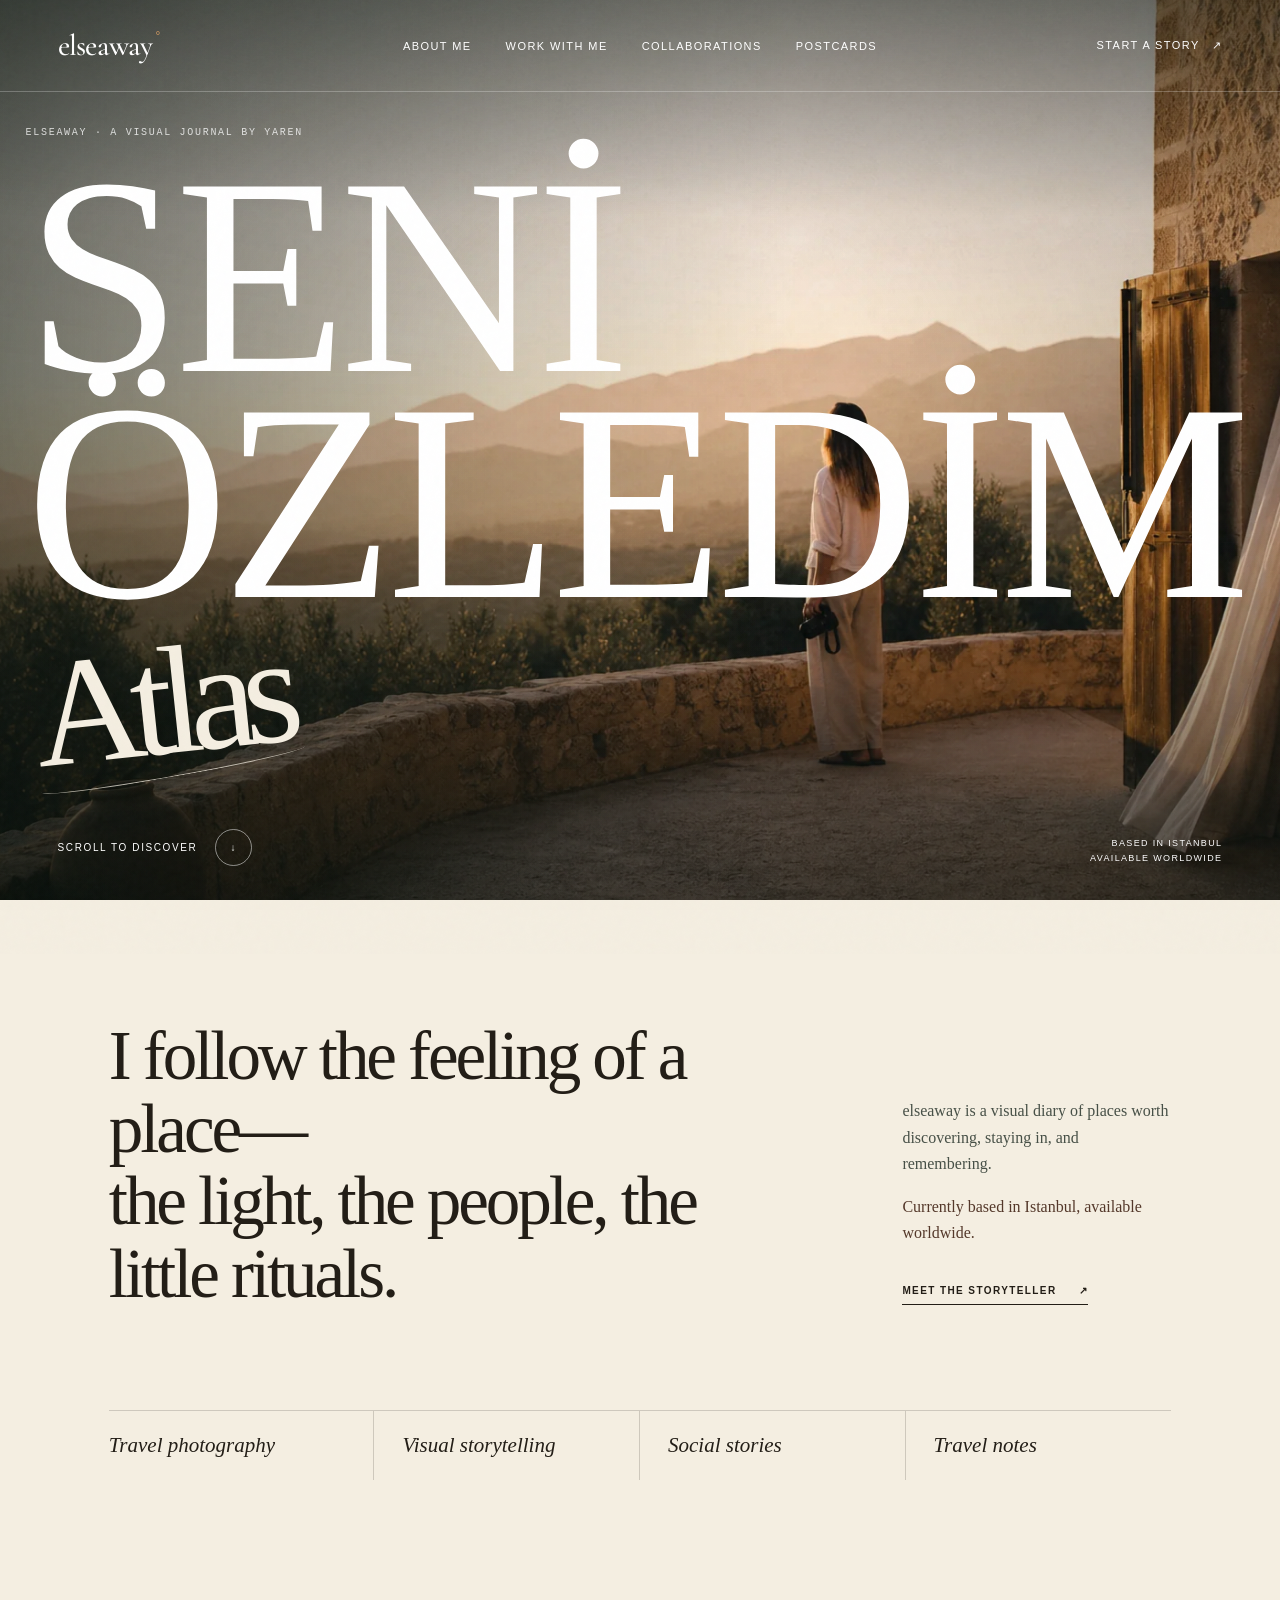
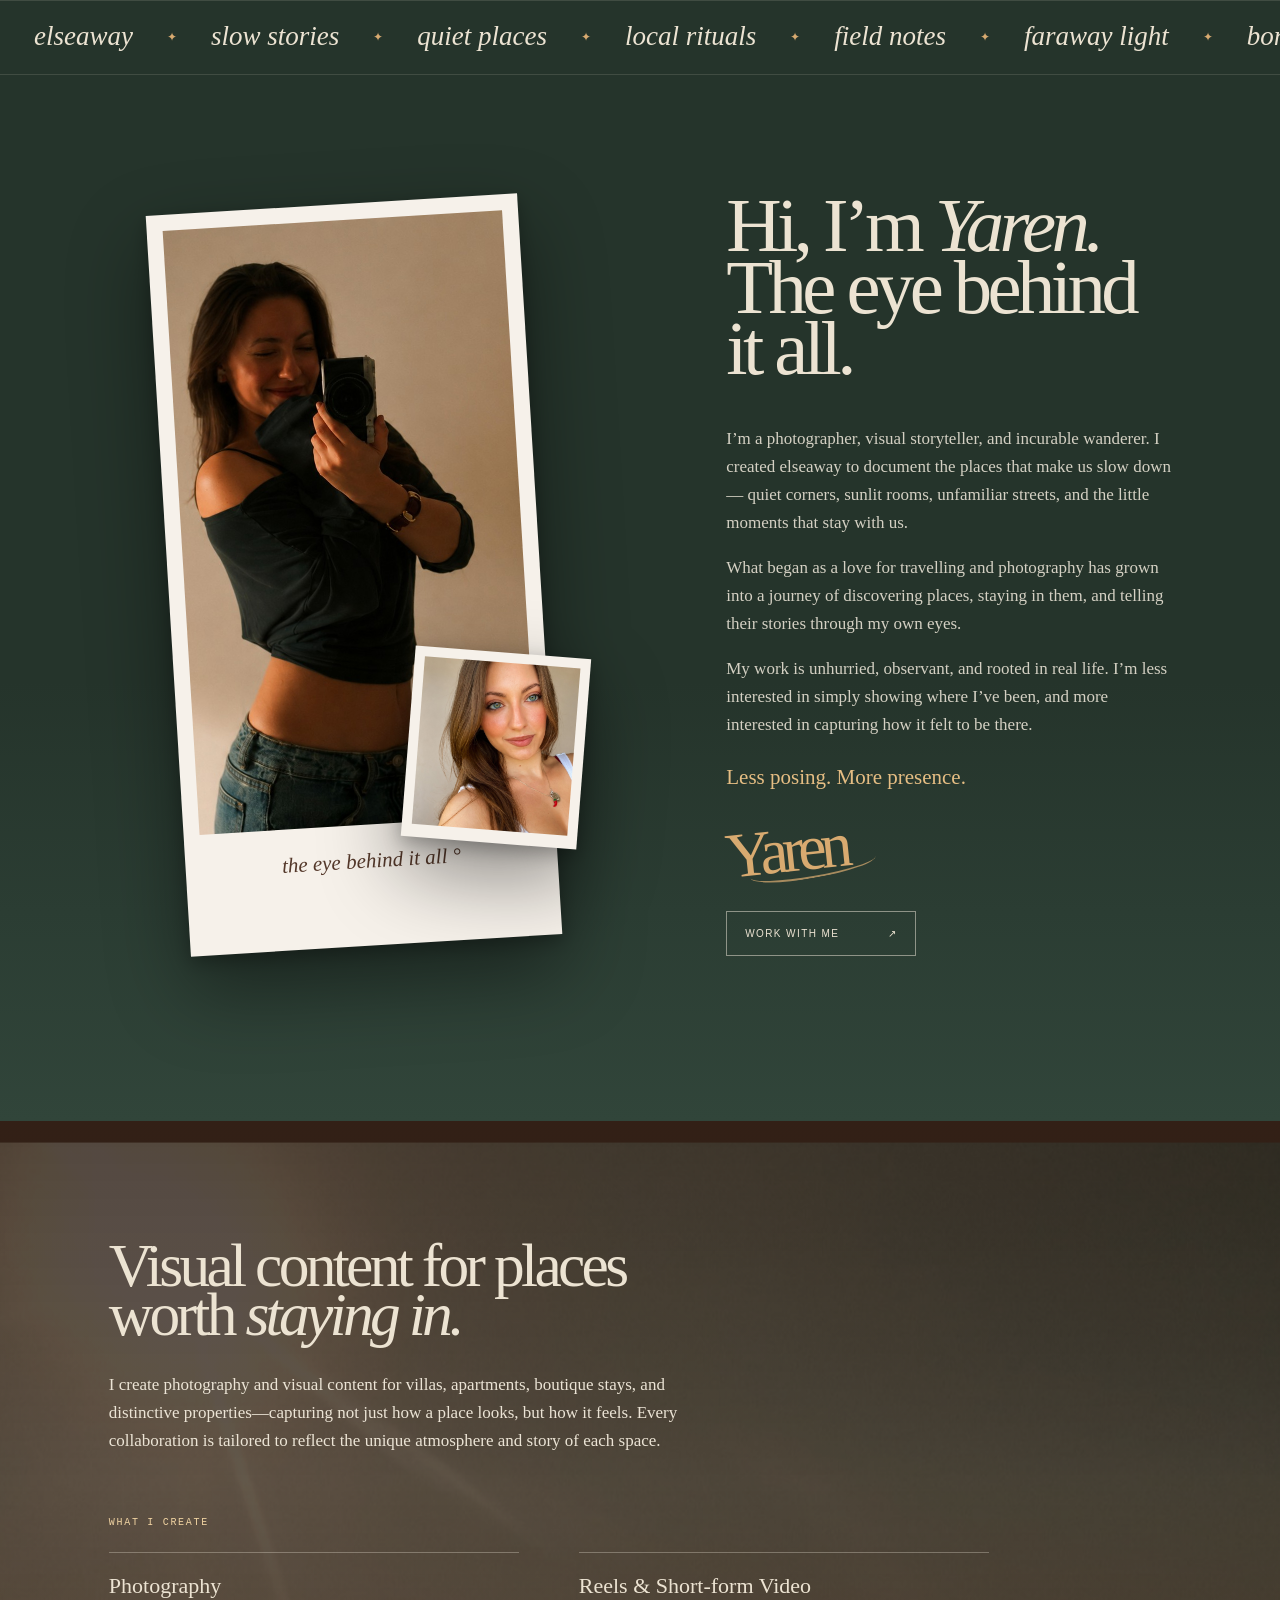
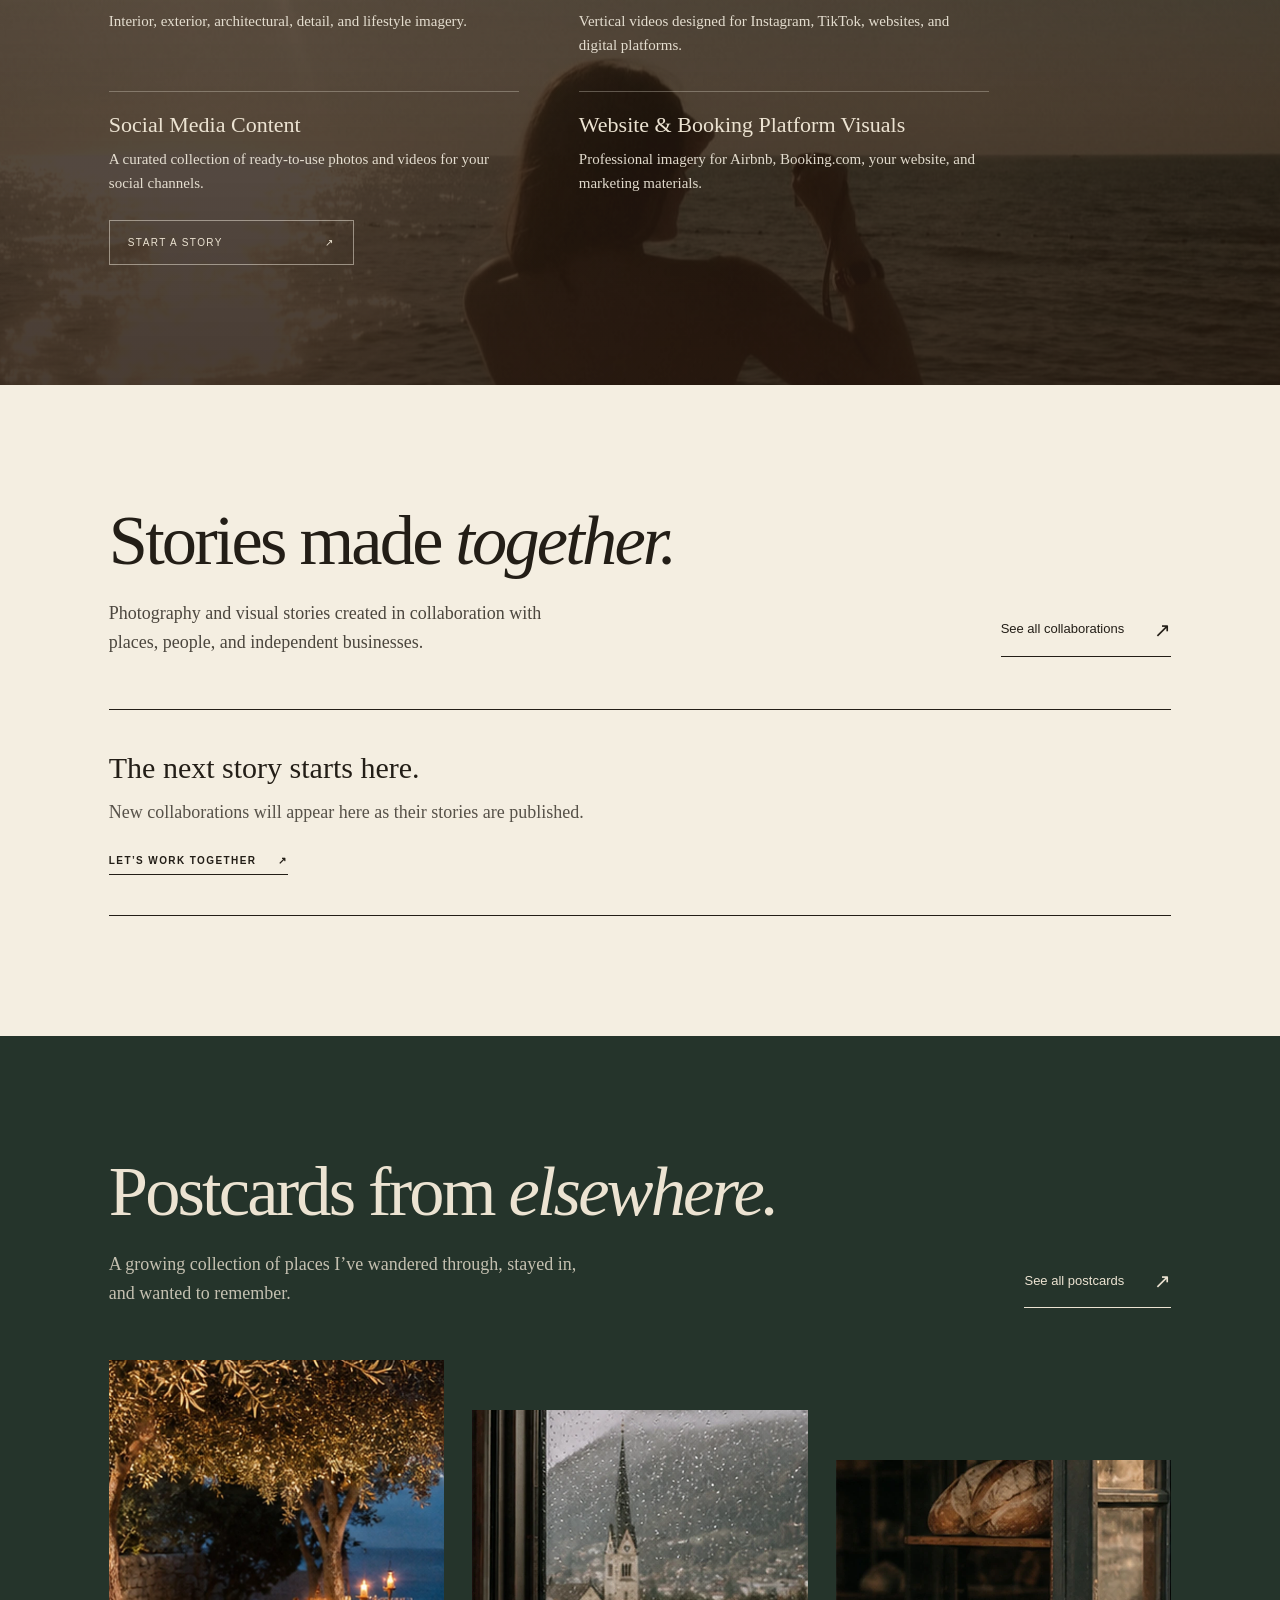
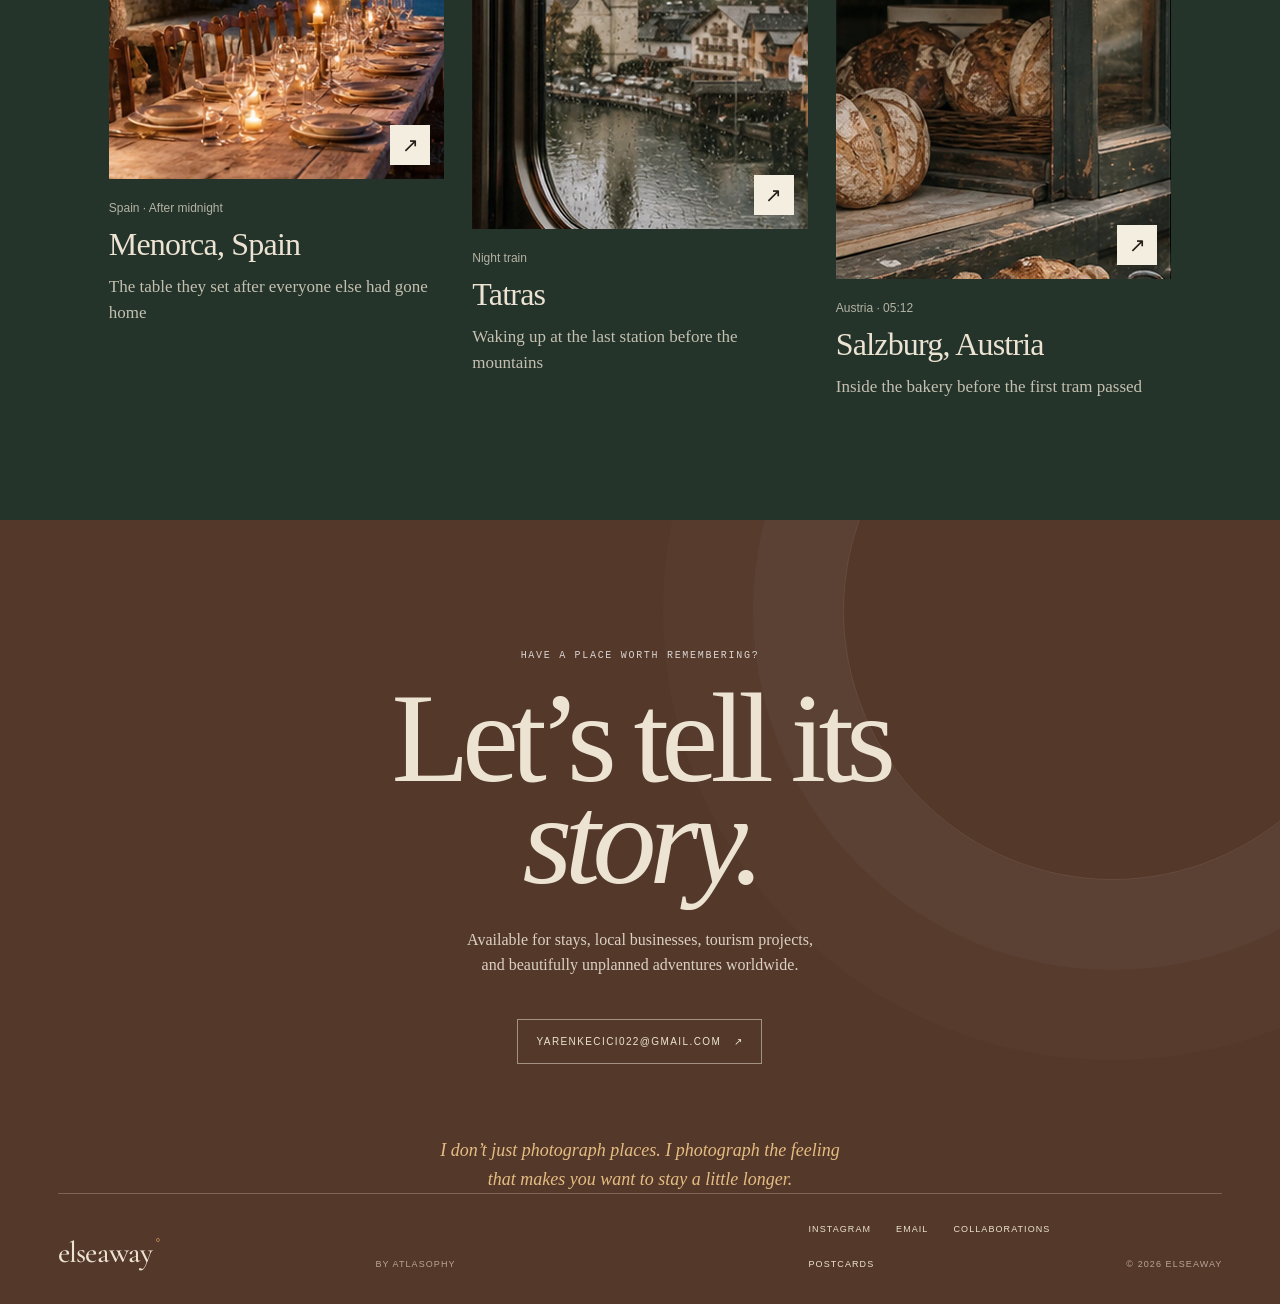
==== commit fb0e75db: "Use correct Turkish letters in temporary dedication" ====
--- a/index.html
+++ b/index.html
@@ -77,7 +77,7 @@
       <div class="hero-shade"></div>
       <div class="hero-content reveal">
         <p class="eyebrow light" data-copy="heroEyebrow">elseaway · A visual journal by Yaren</p>
-        <h1 id="hero-title" class="temporary-dedication" lang="tr">SENI<br>OZLEDIM</h1>
+        <h1 id="hero-title" class="temporary-dedication" lang="tr">SENİ<br>ÖZLEDİM</h1>
         <p class="signature temporary-signature">Atlas<span aria-hidden="true"></span></p>
       </div>
       <a class="hero-scroll" href="#intro" aria-label="Scroll to discover">
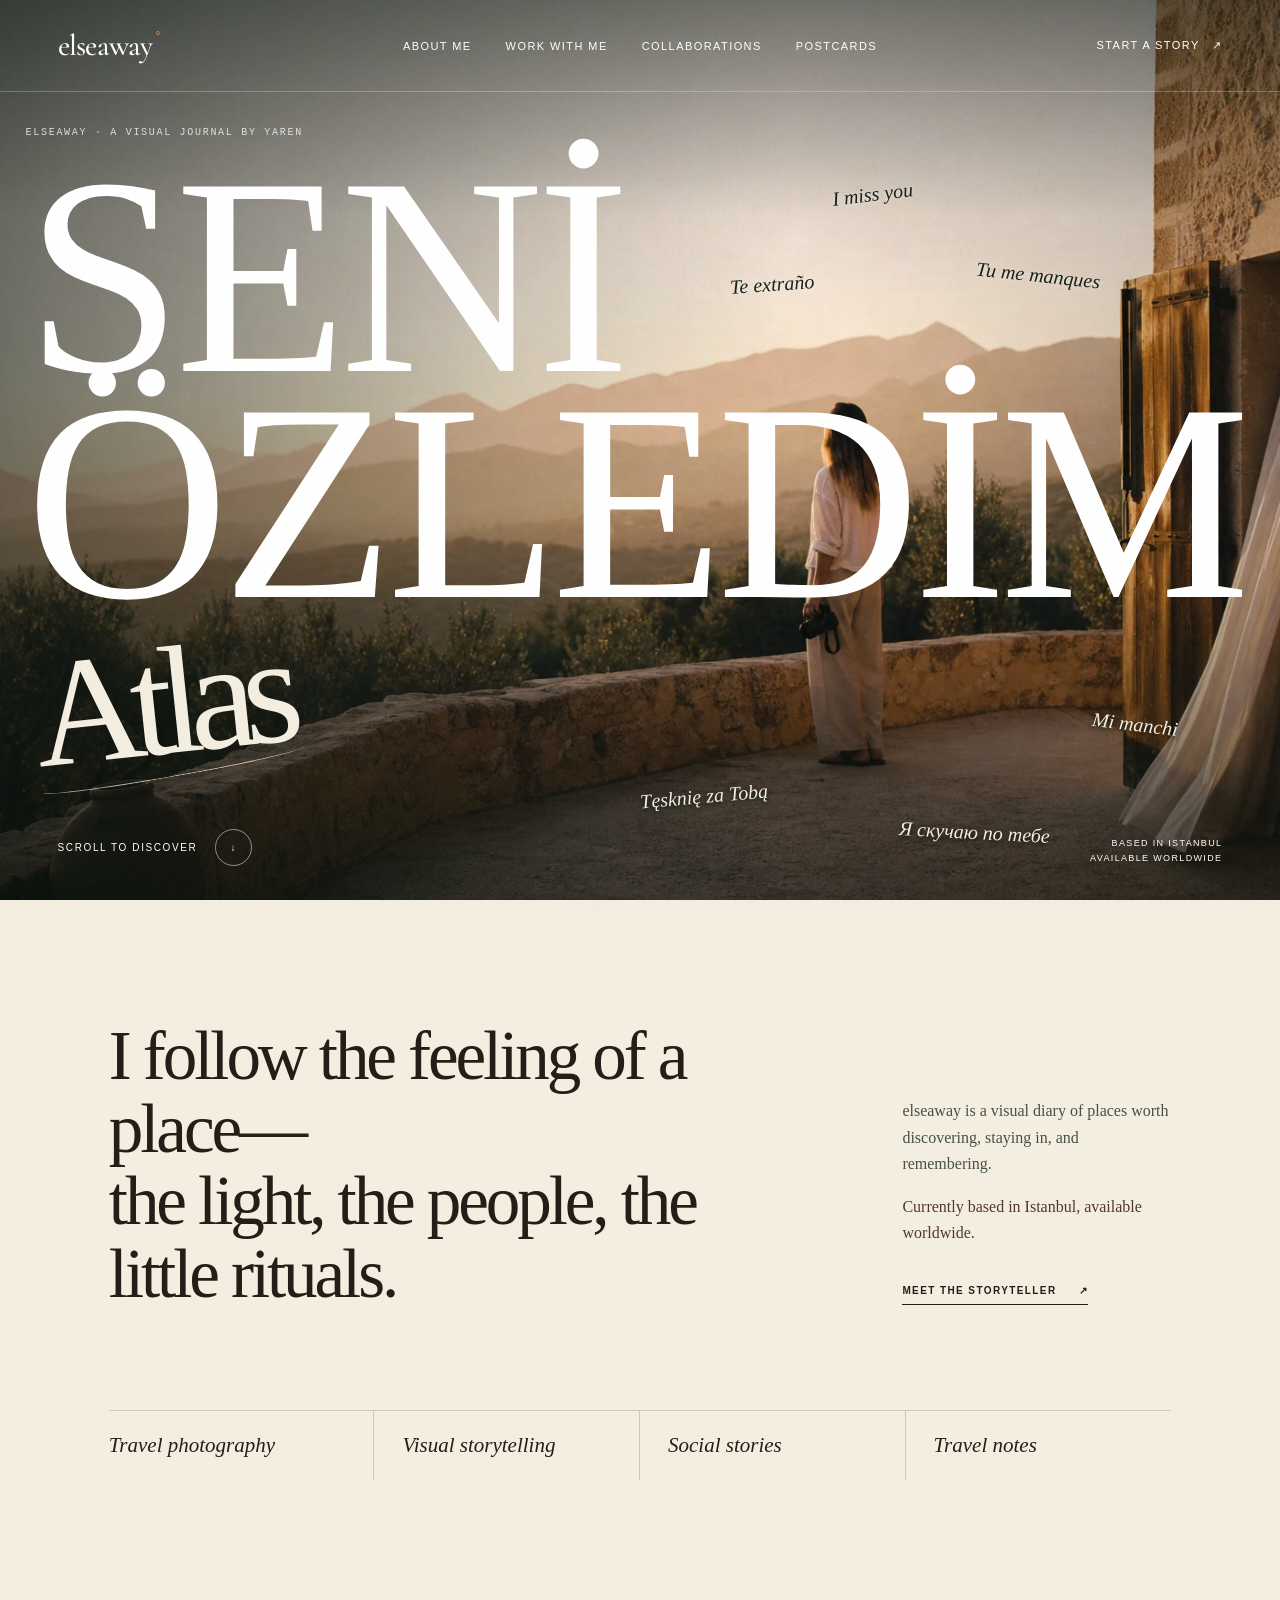
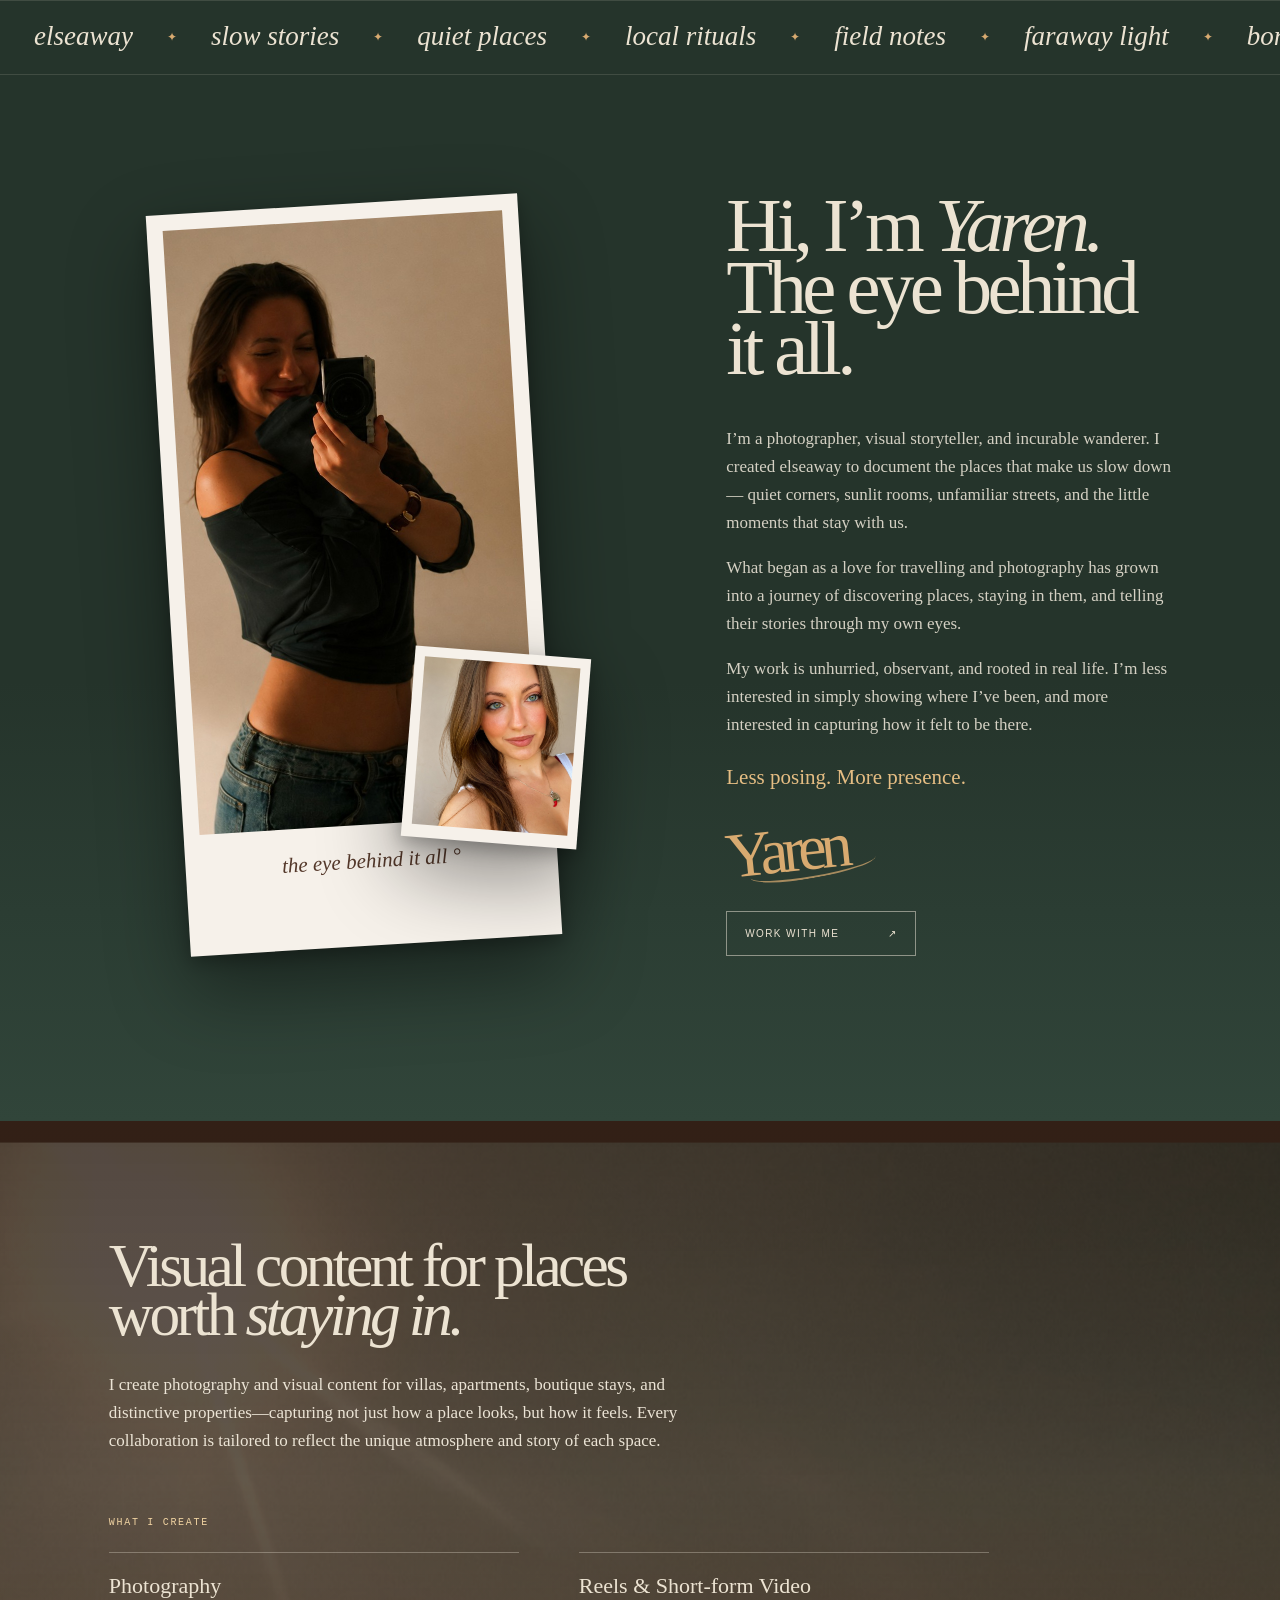
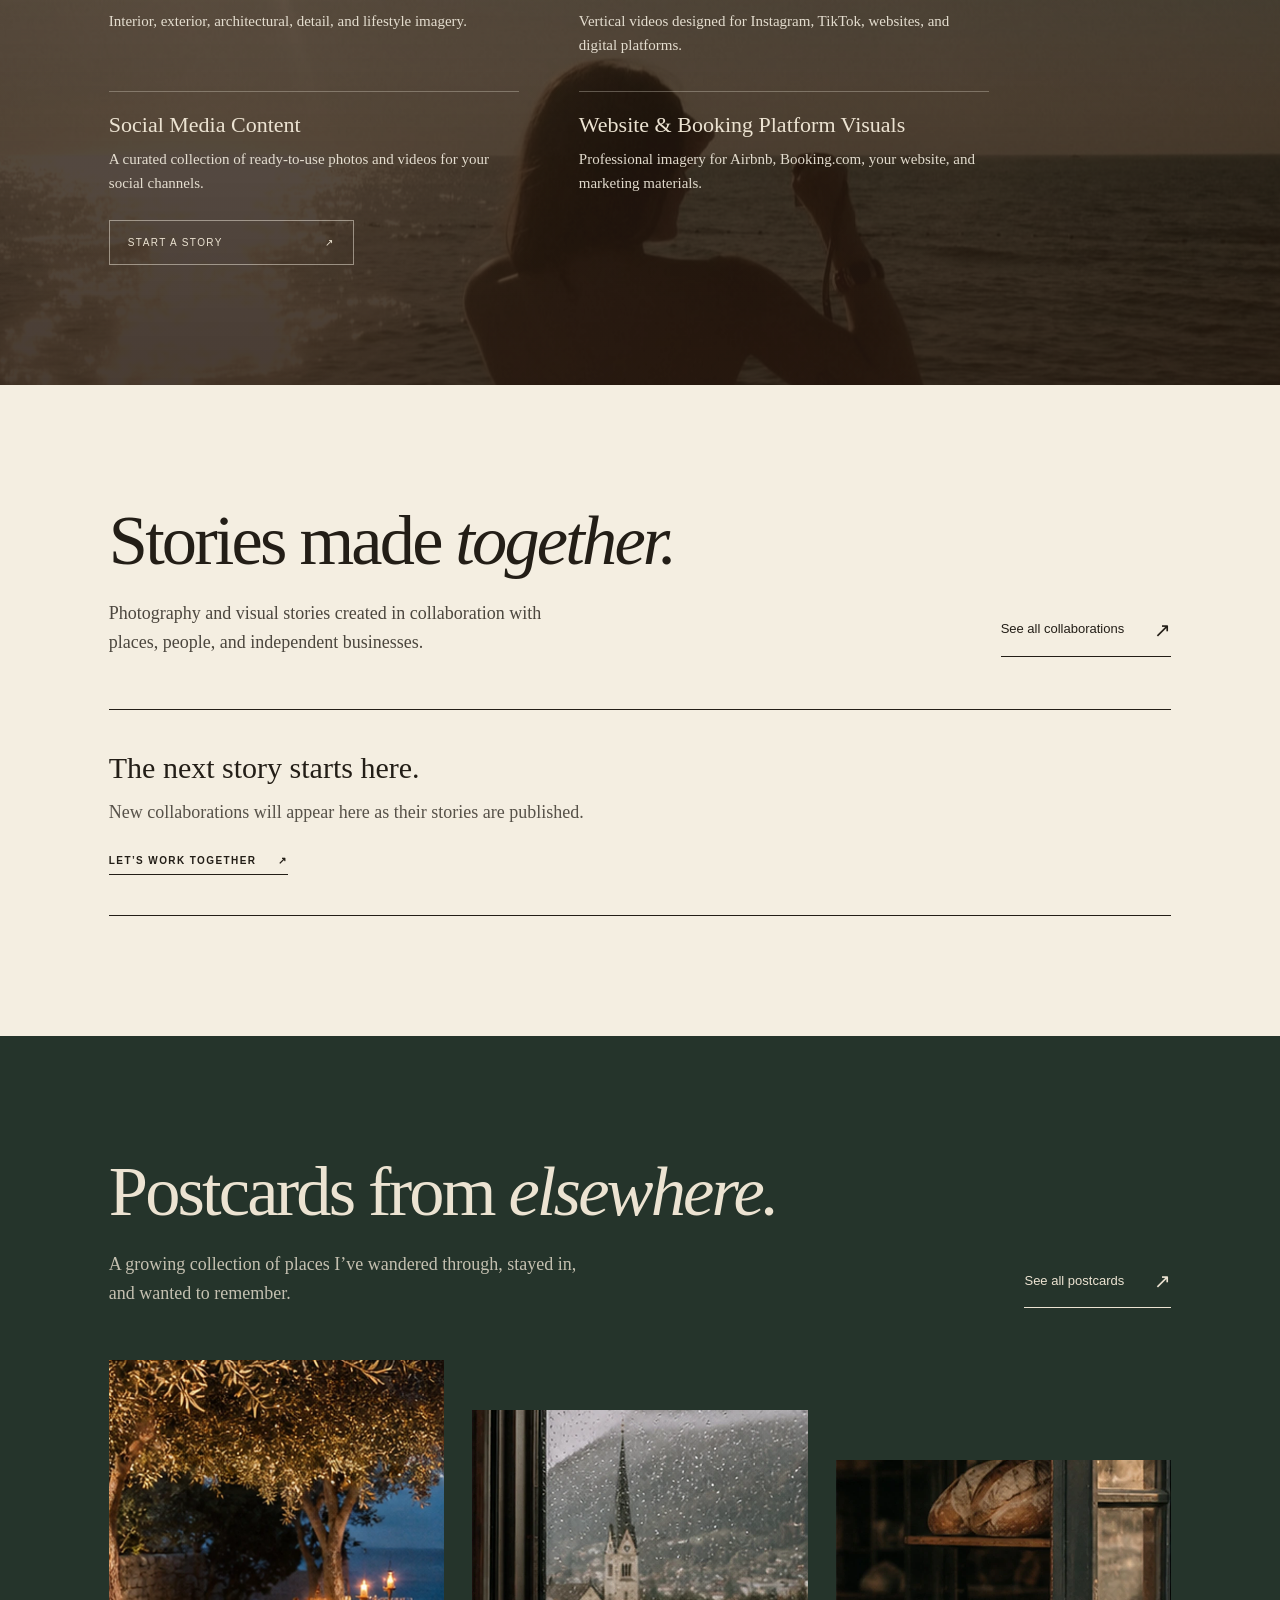
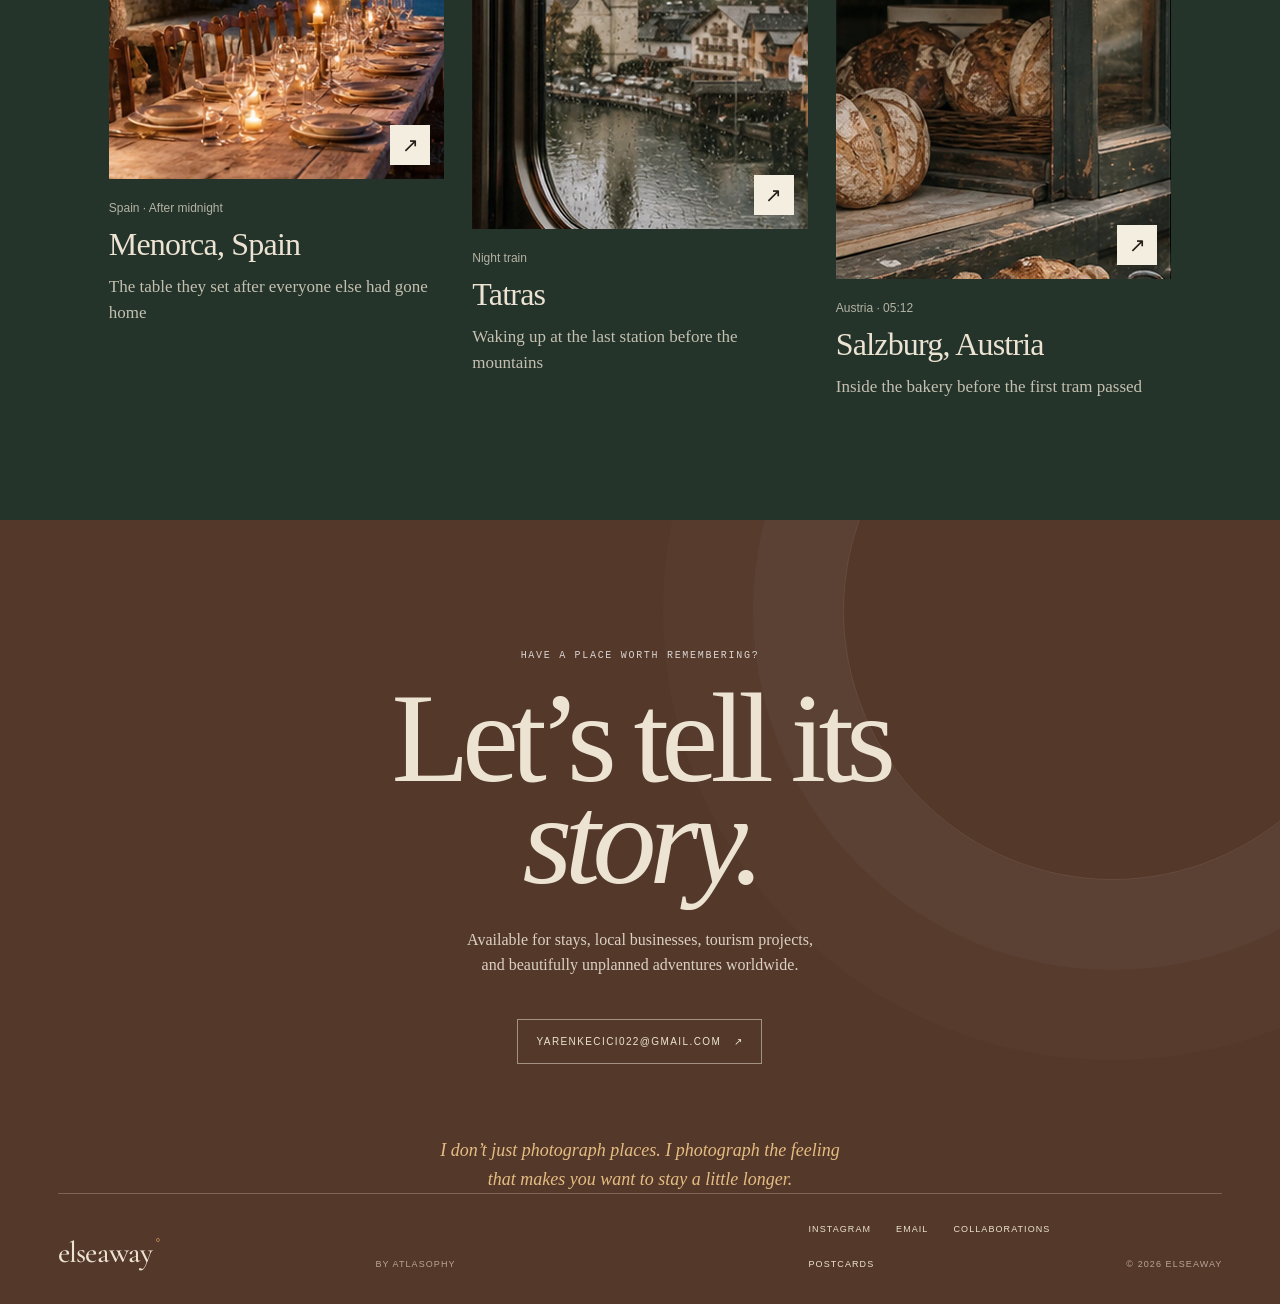
==== commit dce15296: "Scatter small translations around temporary dedication" ====
--- a/index.html
+++ b/index.html
@@ -36,9 +36,25 @@
     .hero h1.temporary-dedication { font-size: clamp(72px, 22vw, 320px); line-height: .8; letter-spacing: -.025em; }
     .hero .temporary-signature { margin: 24px 0 0 8px; color: var(--paper); font-size: clamp(114px, 12vw, 156px); }
     .hero .temporary-signature span { right: -12px; height: 15px; border-bottom-width: 1px; }
+    .dedication-translations { position: absolute; inset: 0; z-index: 3; pointer-events: none; }
+    .dedication-note { position: absolute; margin: 0; color: var(--green-deep); font: italic 20px/1.4 var(--serif); white-space: nowrap; text-shadow: 0 1px 5px rgba(244,238,225,.8); }
+    .dedication-note:nth-child(1) { top: 20%; left: 65%; transform: rotate(-7deg); }
+    .dedication-note:nth-child(2) { top: 29%; right: 14%; transform: rotate(6deg); }
+    .dedication-note:nth-child(3) { top: 30%; left: 57%; transform: rotate(-4deg); }
+    .dedication-note:nth-child(n+4) { color: var(--paper); text-shadow: 0 2px 5px rgba(8,18,12,.95); }
+    .dedication-note:nth-child(4) { bottom: 18%; right: 8%; transform: rotate(7deg); }
+    .dedication-note:nth-child(5) { bottom: 10%; left: 50%; transform: rotate(-5deg); }
+    .dedication-note:nth-child(6) { bottom: 6%; right: 18%; transform: rotate(3deg); }
     @media (max-width: 900px) {
       .temporary-hero .hero-content { width: 90%; padding-top: 110px; padding-bottom: 110px; }
       .hero h1.temporary-dedication { font-size: 20.5vw; line-height: .9; }
+      .dedication-note { font-size: 17px; }
+      .dedication-note:nth-child(1) { top: 15%; left: 8%; }
+      .dedication-note:nth-child(2) { top: 22%; right: 6%; }
+      .dedication-note:nth-child(3) { top: 26%; left: 12%; }
+      .dedication-note:nth-child(4) { bottom: 22%; right: auto; left: 11%; }
+      .dedication-note:nth-child(5) { bottom: 16%; right: 7%; left: auto; }
+      .dedication-note:nth-child(6) { bottom: 10%; right: auto; left: 22%; }
     }
   </style>
   <!-- End temporary dedication styles. -->
@@ -80,6 +96,14 @@
         <h1 id="hero-title" class="temporary-dedication" lang="tr">SENİ<br>ÖZLEDİM</h1>
         <p class="signature temporary-signature">Atlas<span aria-hidden="true"></span></p>
       </div>
+      <div class="dedication-translations" role="group" aria-label="I miss you, in other languages">
+        <p class="dedication-note" lang="en">I miss you</p>
+        <p class="dedication-note" lang="fr">Tu me manques</p>
+        <p class="dedication-note" lang="es">Te extraño</p>
+        <p class="dedication-note" lang="it">Mi manchi</p>
+        <p class="dedication-note" lang="pl">Tęsknię za Tobą</p>
+        <p class="dedication-note" lang="ru">Я скучаю по тебе</p>
+      </div>
       <a class="hero-scroll" href="#intro" aria-label="Scroll to discover">
         <span>Scroll to discover</span><i aria-hidden="true">↓</i>
       </a>
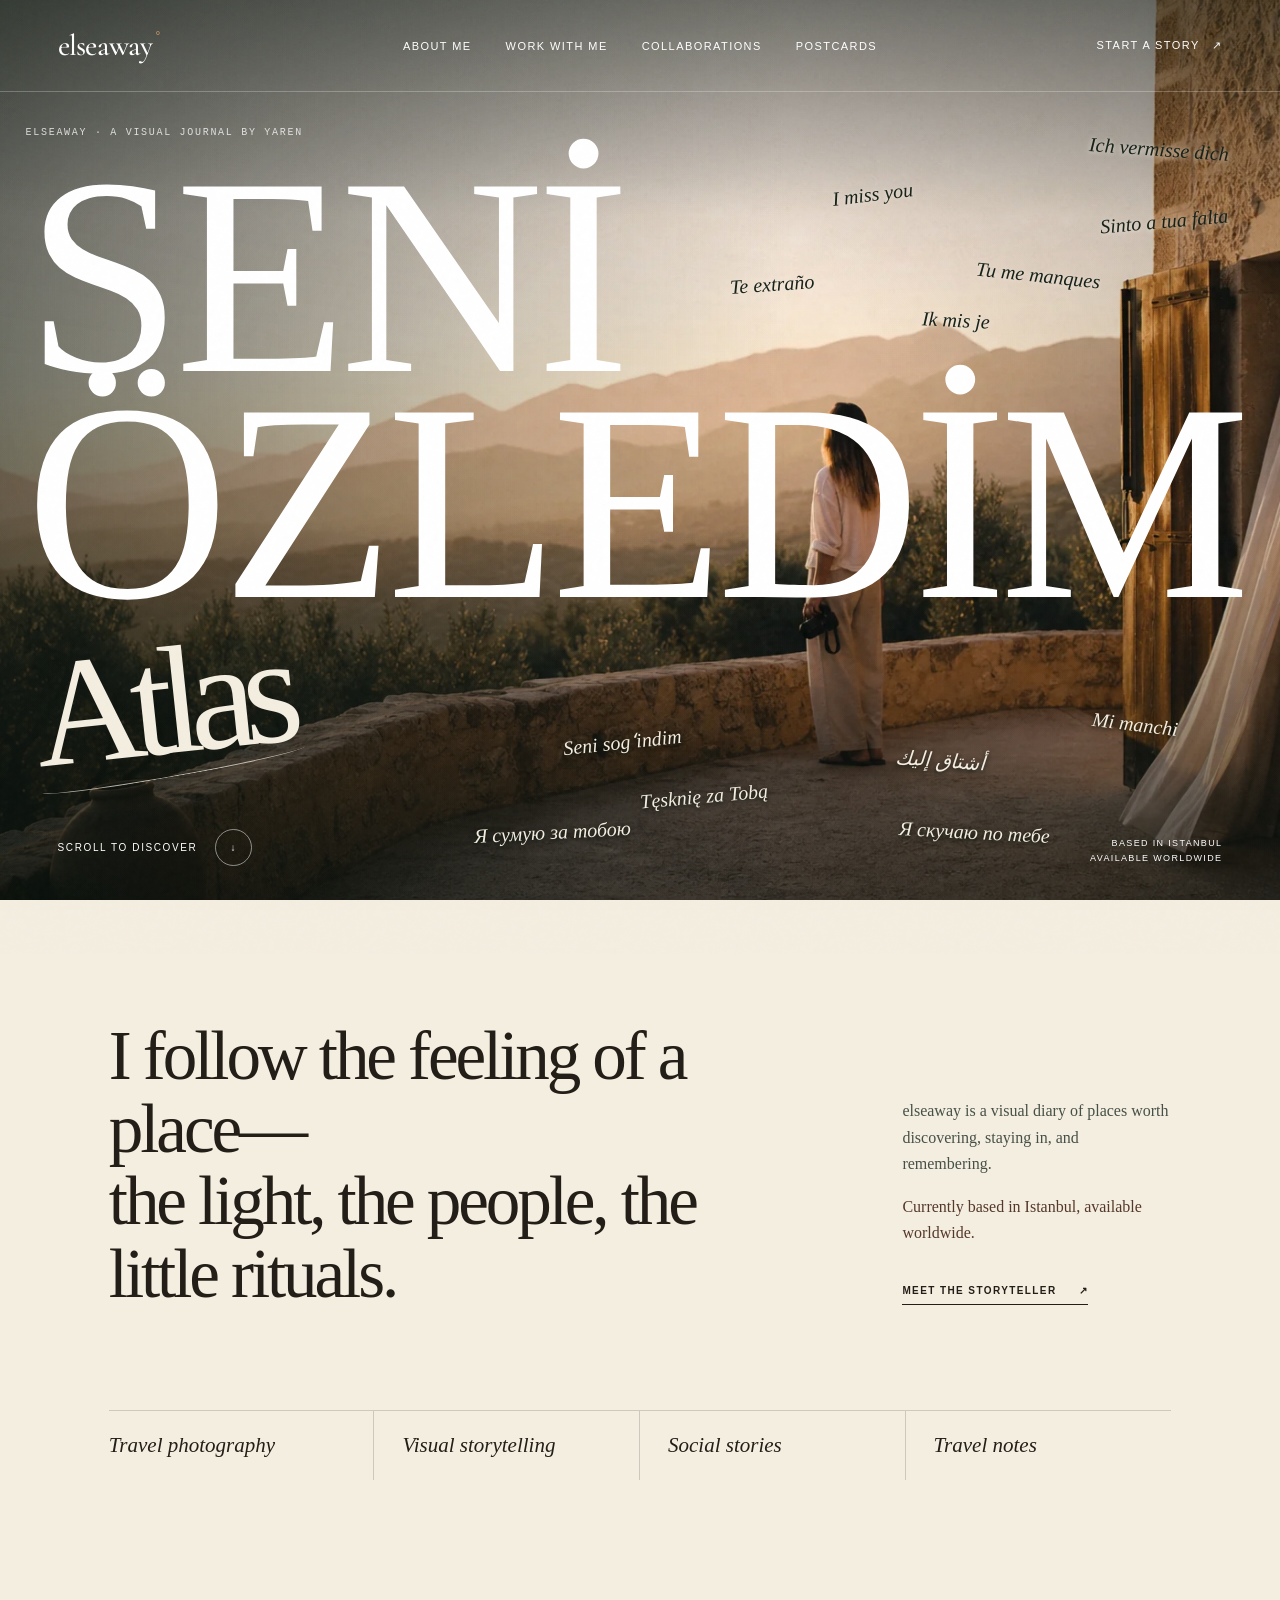
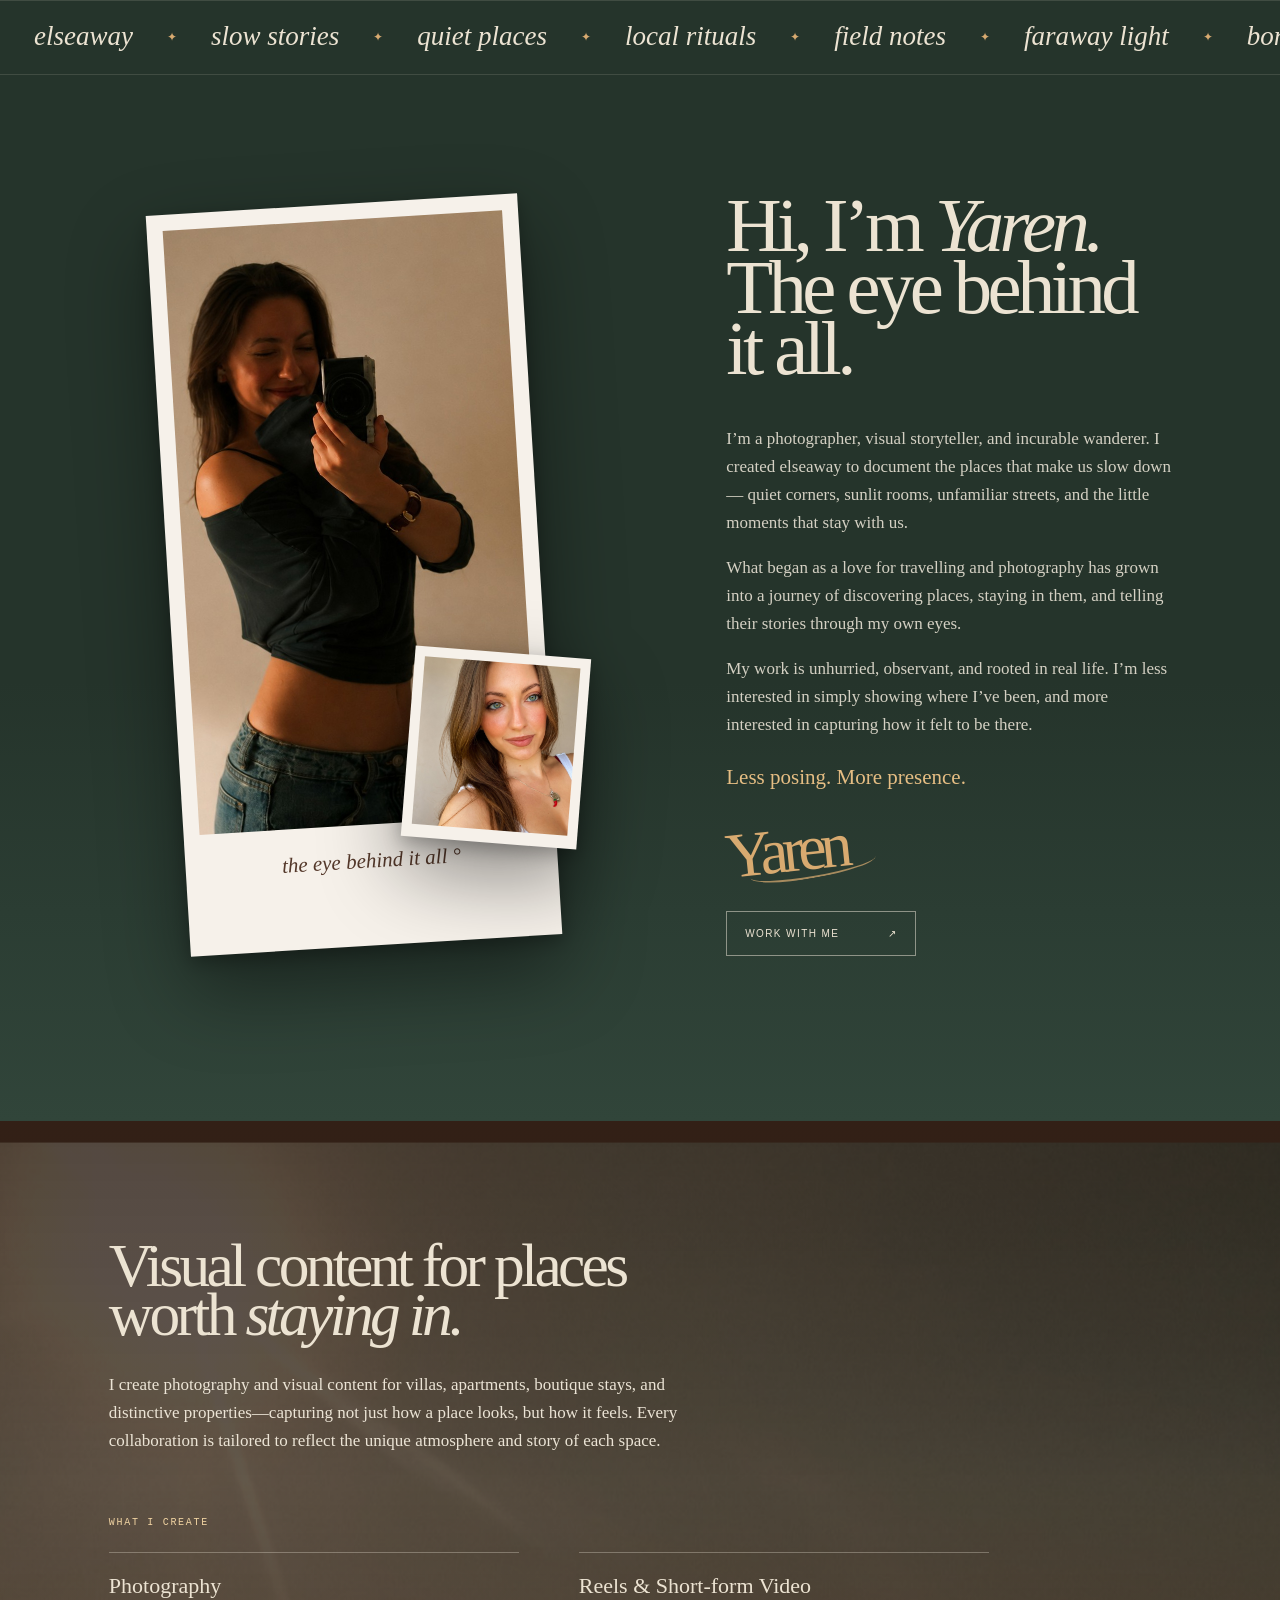
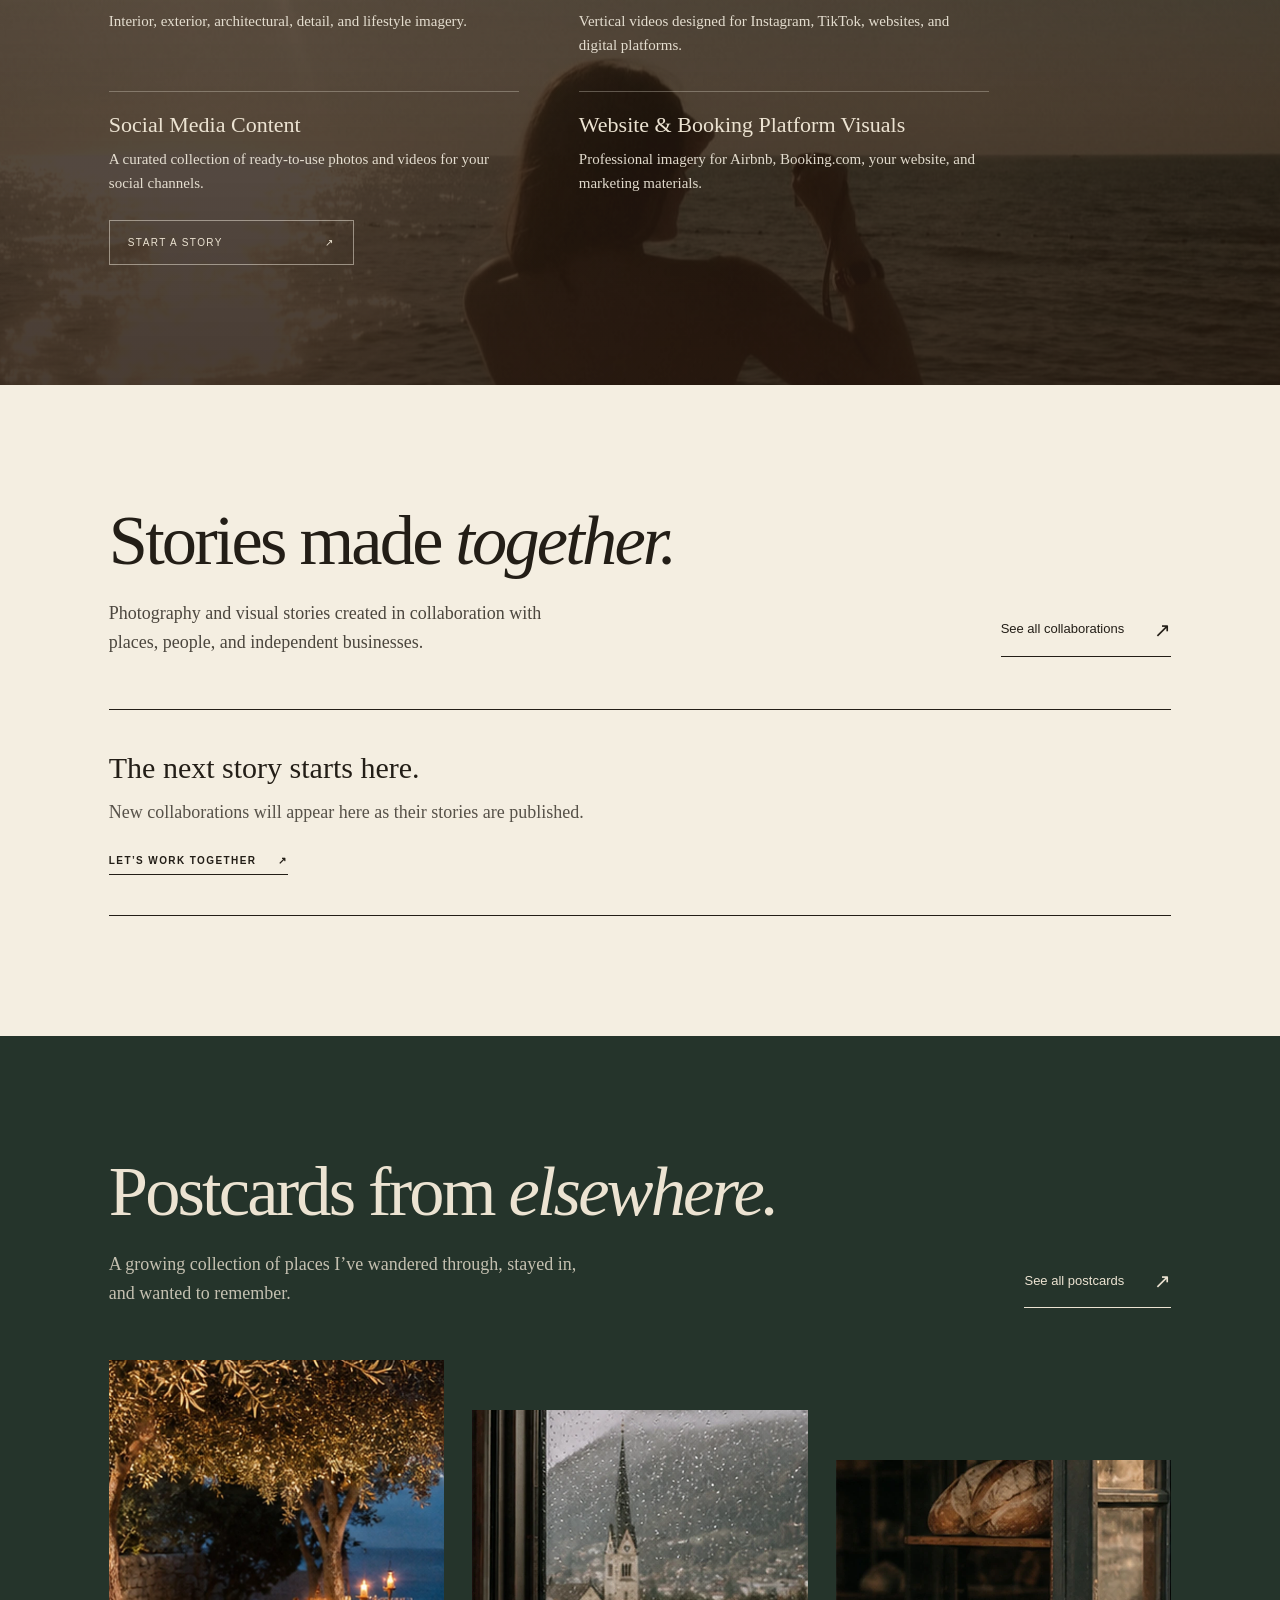
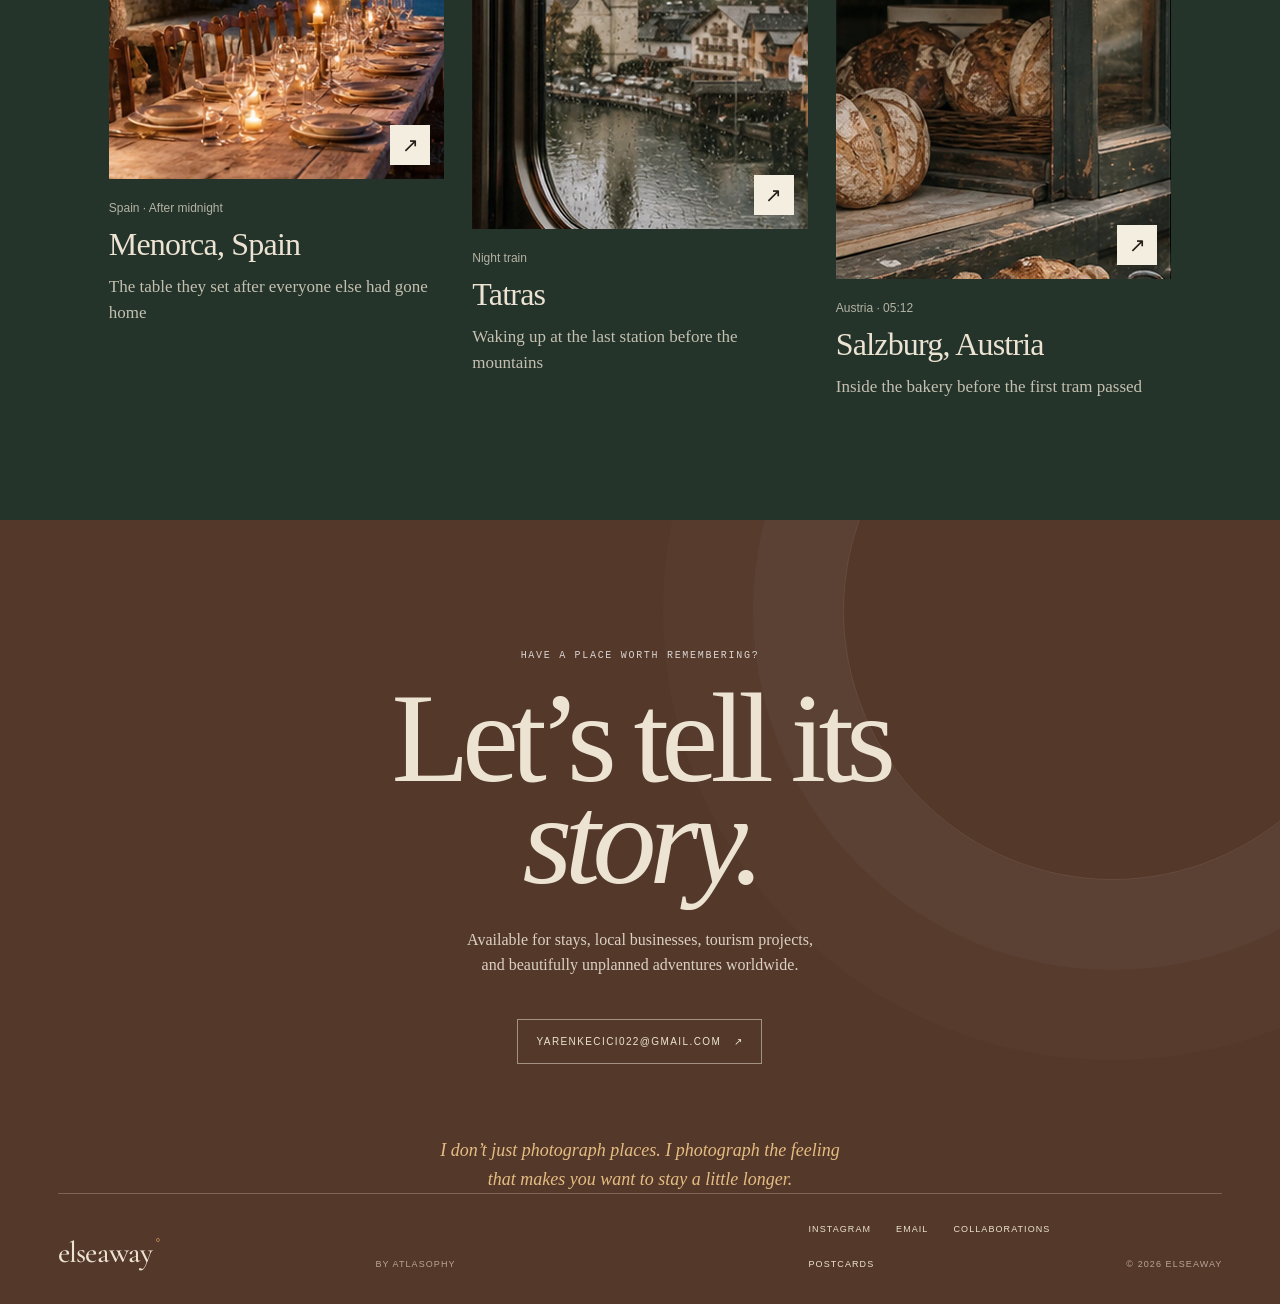
==== commit 98a611cb: "Expand small translations while preserving Turkish focal message" ====
--- a/index.html
+++ b/index.html
@@ -41,20 +41,32 @@
     .dedication-note:nth-child(1) { top: 20%; left: 65%; transform: rotate(-7deg); }
     .dedication-note:nth-child(2) { top: 29%; right: 14%; transform: rotate(6deg); }
     .dedication-note:nth-child(3) { top: 30%; left: 57%; transform: rotate(-4deg); }
-    .dedication-note:nth-child(n+4) { color: var(--paper); text-shadow: 0 2px 5px rgba(8,18,12,.95); }
+    .dedication-note:nth-child(n+4):nth-child(-n+6), .dedication-note:nth-child(n+10) { color: var(--paper); text-shadow: 0 2px 5px rgba(8,18,12,.95); }
     .dedication-note:nth-child(4) { bottom: 18%; right: 8%; transform: rotate(7deg); }
     .dedication-note:nth-child(5) { bottom: 10%; left: 50%; transform: rotate(-5deg); }
     .dedication-note:nth-child(6) { bottom: 6%; right: 18%; transform: rotate(3deg); }
+    .dedication-note:nth-child(7) { top: 15%; right: 4%; transform: rotate(4deg); }
+    .dedication-note:nth-child(8) { top: 23%; right: 4%; transform: rotate(-5deg); }
+    .dedication-note:nth-child(9) { top: 34%; left: 72%; transform: rotate(3deg); }
+    .dedication-note:nth-child(10) { bottom: 16%; left: 44%; transform: rotate(-6deg); }
+    .dedication-note:nth-child(11) { bottom: 14%; right: 23%; transform: rotate(4deg); }
+    .dedication-note:nth-child(12) { bottom: 6%; left: 37%; transform: rotate(-3deg); }
     @media (max-width: 900px) {
       .temporary-hero .hero-content { width: 90%; padding-top: 110px; padding-bottom: 110px; }
       .hero h1.temporary-dedication { font-size: 20.5vw; line-height: .9; }
-      .dedication-note { font-size: 17px; }
-      .dedication-note:nth-child(1) { top: 15%; left: 8%; }
-      .dedication-note:nth-child(2) { top: 22%; right: 6%; }
-      .dedication-note:nth-child(3) { top: 26%; left: 12%; }
-      .dedication-note:nth-child(4) { bottom: 22%; right: auto; left: 11%; }
-      .dedication-note:nth-child(5) { bottom: 16%; right: 7%; left: auto; }
-      .dedication-note:nth-child(6) { bottom: 10%; right: auto; left: 22%; }
+      .dedication-note { font-size: 15px; }
+      .dedication-note:nth-child(1) { top: 13%; left: 7%; }
+      .dedication-note:nth-child(2) { top: 14%; right: 5%; }
+      .dedication-note:nth-child(3) { top: 19%; left: 10%; }
+      .dedication-note:nth-child(4) { bottom: 22%; right: auto; left: 8%; }
+      .dedication-note:nth-child(5) { bottom: 16%; right: auto; left: 8%; }
+      .dedication-note:nth-child(6) { bottom: 10%; right: auto; left: 7%; }
+      .dedication-note:nth-child(7) { top: 20%; right: 6%; }
+      .dedication-note:nth-child(8) { top: 25%; right: auto; left: 6%; }
+      .dedication-note:nth-child(9) { top: 26%; right: 7%; left: auto; }
+      .dedication-note:nth-child(10) { bottom: 23%; right: 7%; left: auto; }
+      .dedication-note:nth-child(11) { bottom: 16%; right: 9%; }
+      .dedication-note:nth-child(12) { bottom: 9%; right: 5%; left: auto; }
     }
   </style>
   <!-- End temporary dedication styles. -->
@@ -103,6 +115,12 @@
         <p class="dedication-note" lang="it">Mi manchi</p>
         <p class="dedication-note" lang="pl">Tęsknię za Tobą</p>
         <p class="dedication-note" lang="ru">Я скучаю по тебе</p>
+        <p class="dedication-note" lang="de">Ich vermisse dich</p>
+        <p class="dedication-note" lang="pt">Sinto a tua falta</p>
+        <p class="dedication-note" lang="nl">Ik mis je</p>
+        <p class="dedication-note" lang="uz">Seni sogʻindim</p>
+        <p class="dedication-note" lang="ar" dir="rtl">أشتاق إليك</p>
+        <p class="dedication-note" lang="uk">Я сумую за тобою</p>
       </div>
       <a class="hero-scroll" href="#intro" aria-label="Scroll to discover">
         <span>Scroll to discover</span><i aria-hidden="true">↓</i>
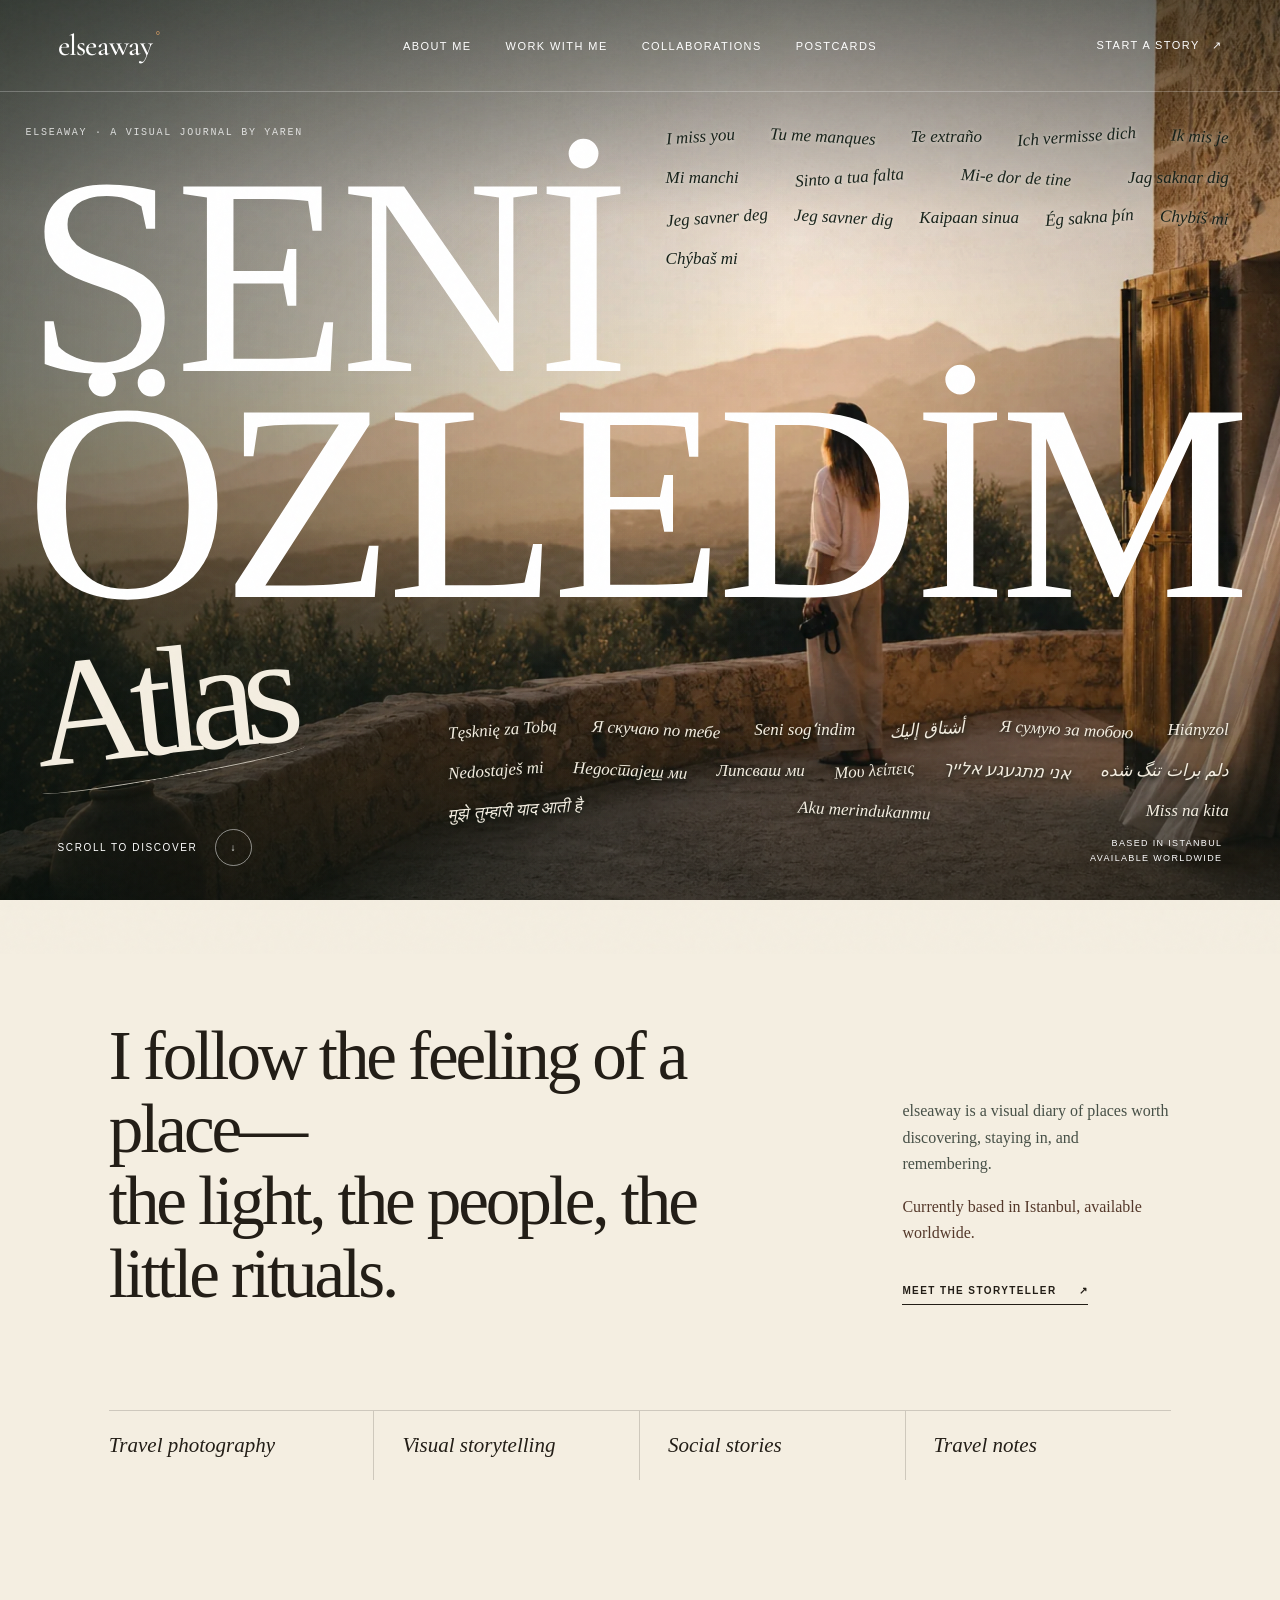
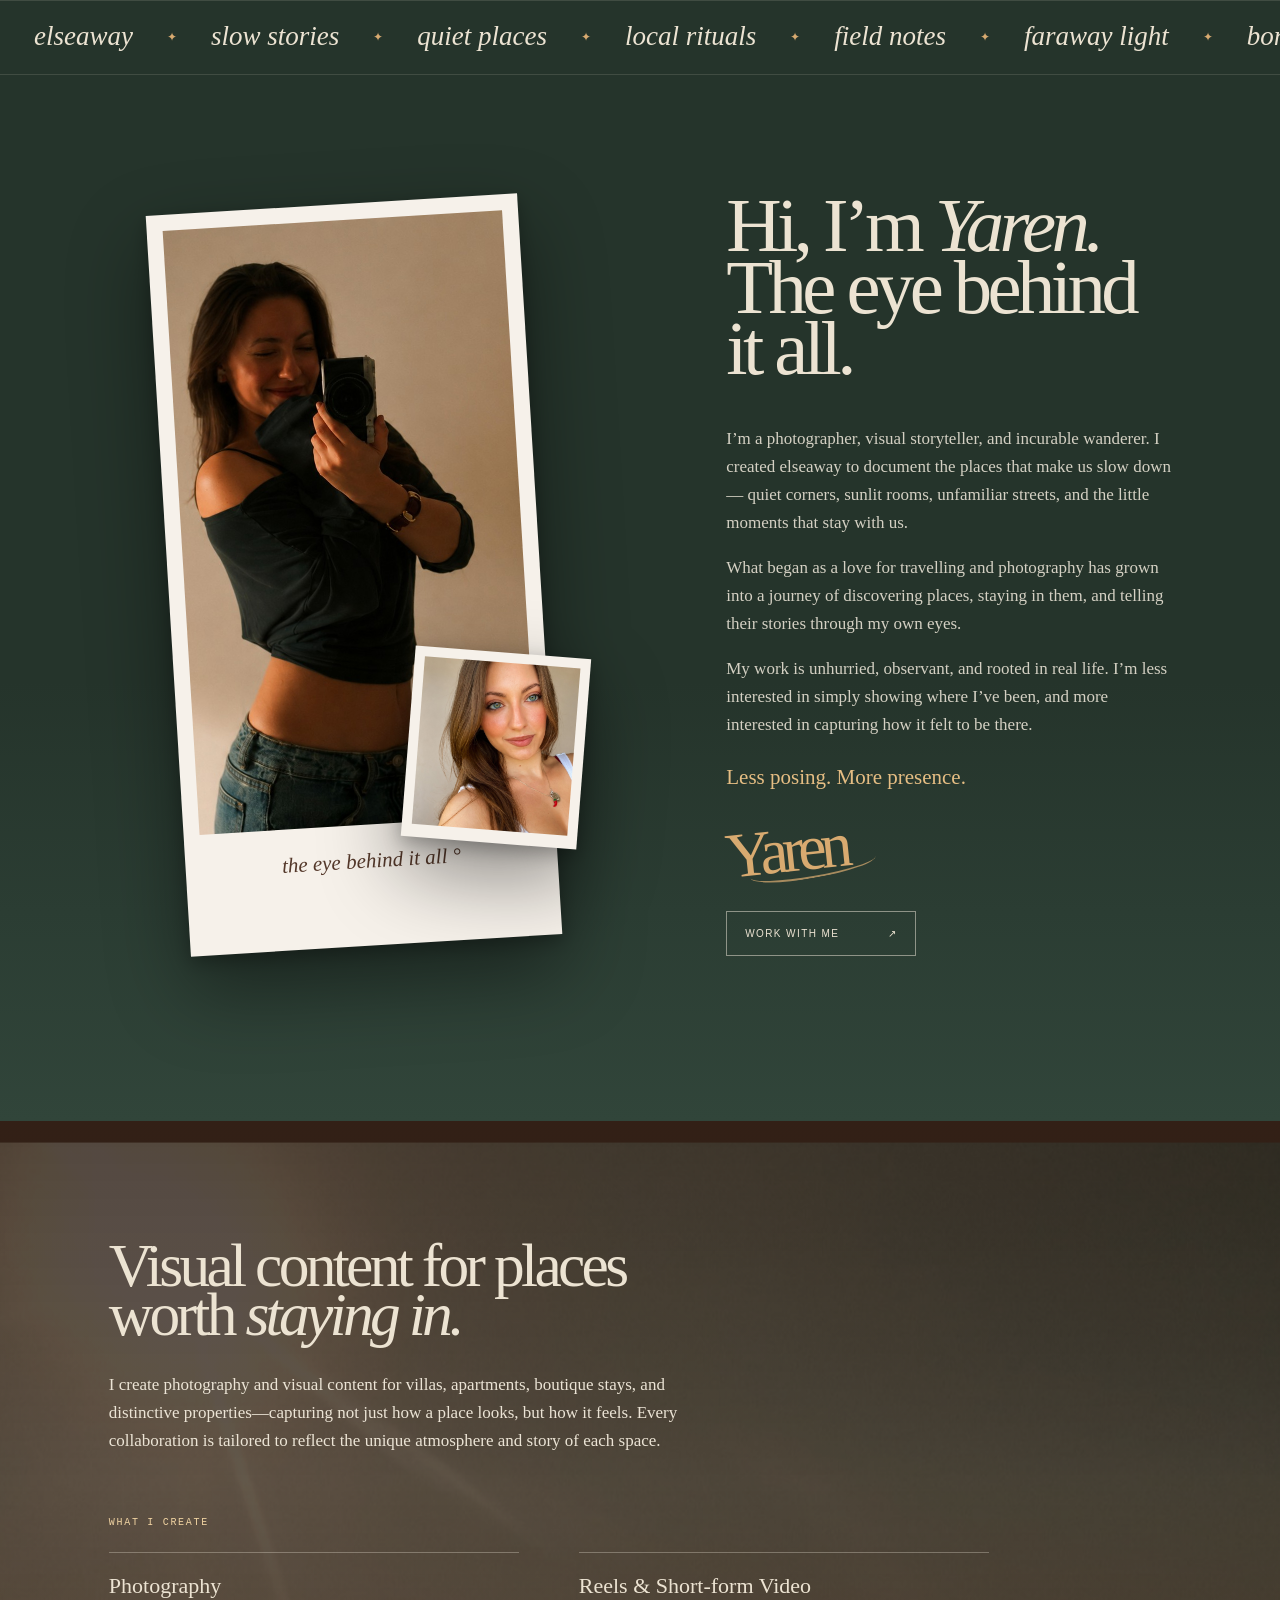
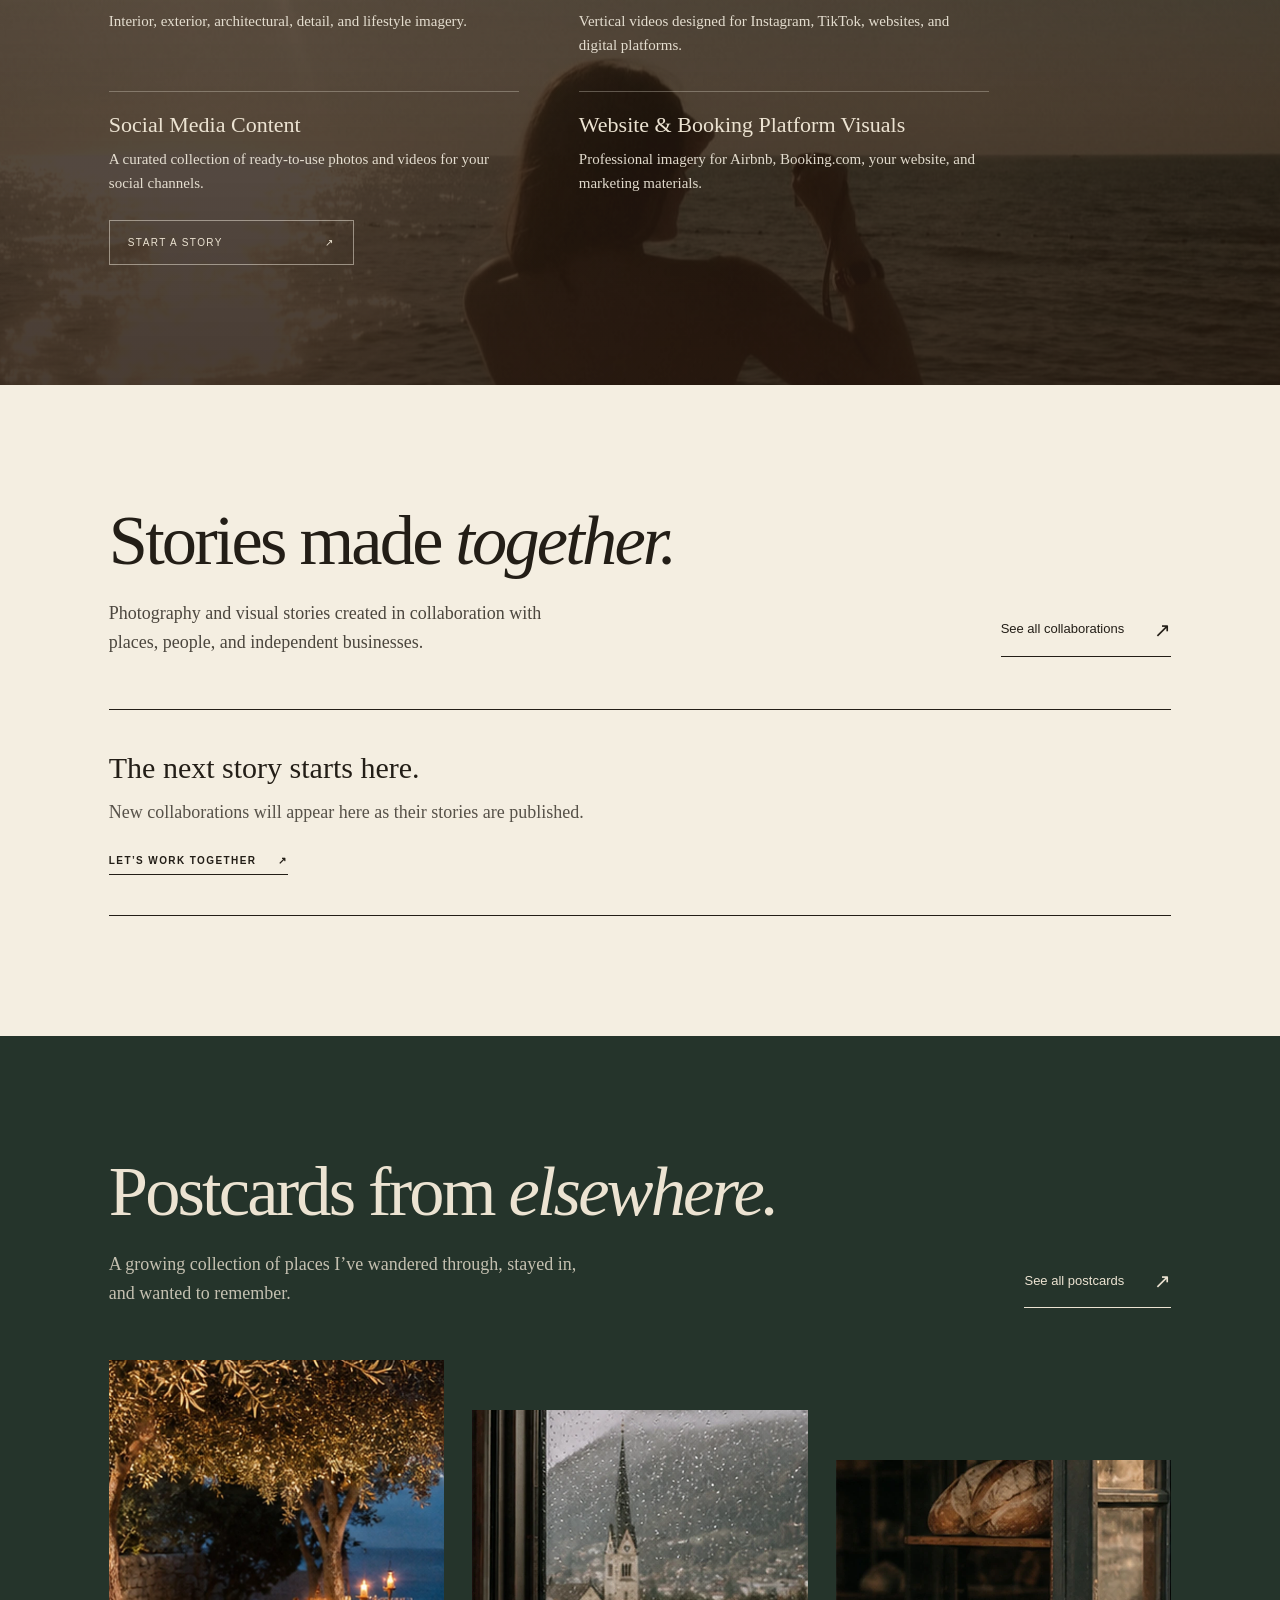
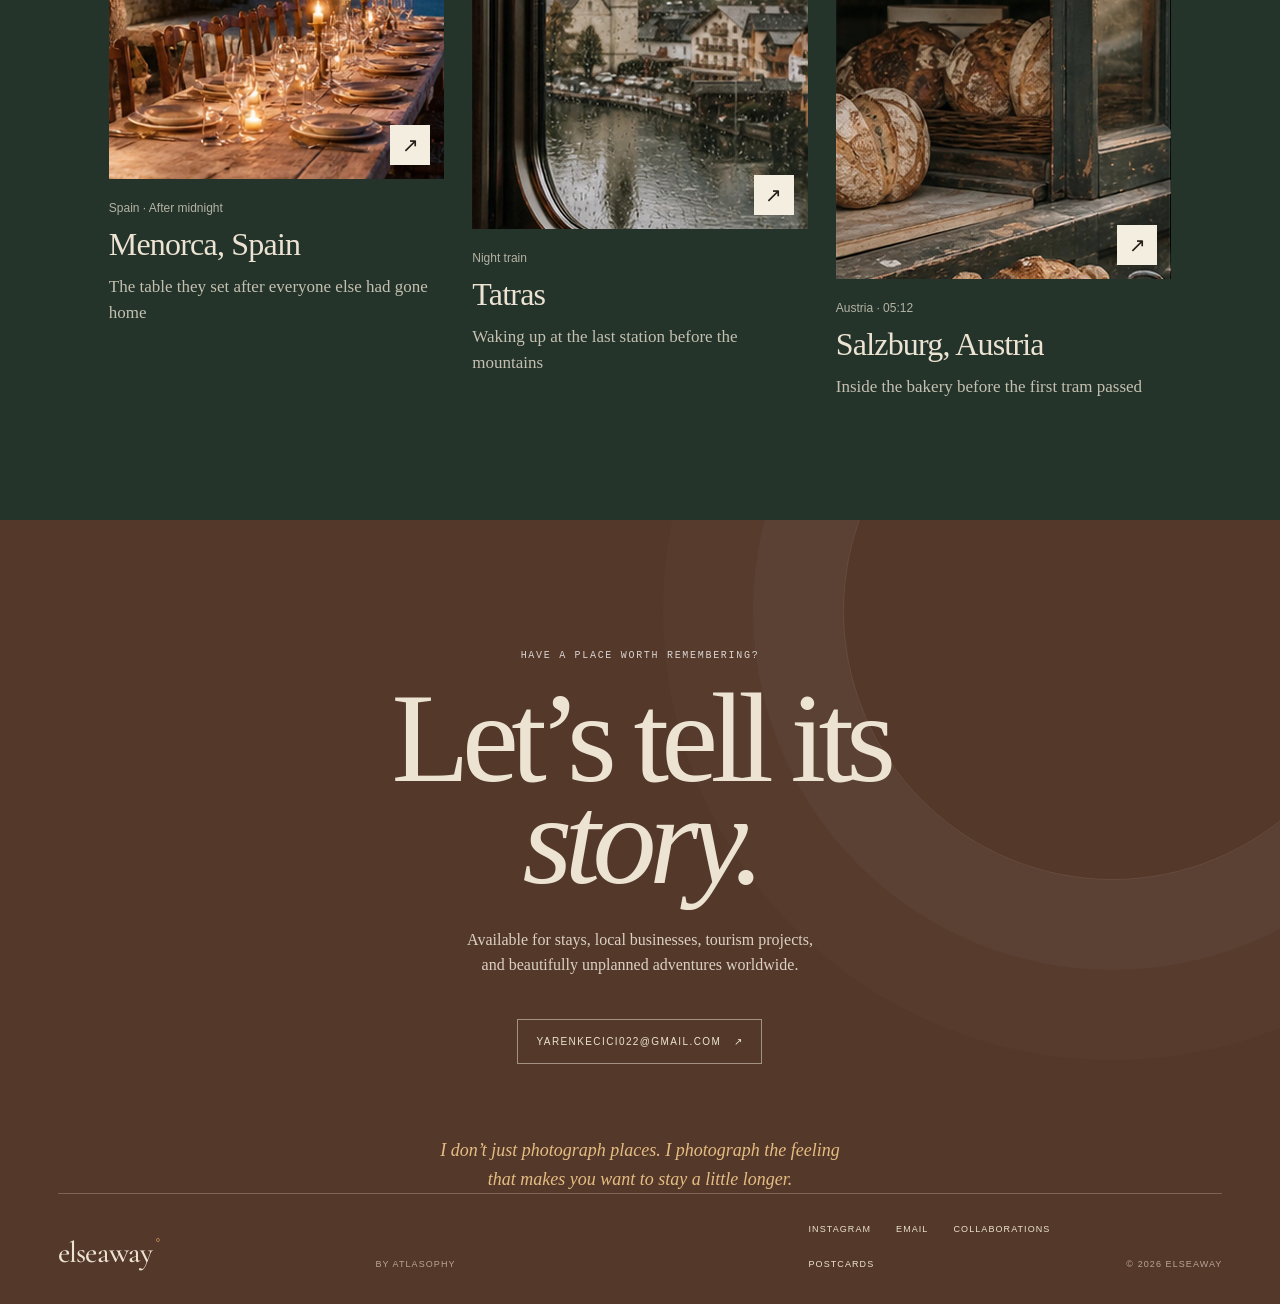
==== commit 0673b82e: "Expand temporary dedication to thirty small language translations" ====
--- a/index.html
+++ b/index.html
@@ -37,36 +37,21 @@
     .hero .temporary-signature { margin: 24px 0 0 8px; color: var(--paper); font-size: clamp(114px, 12vw, 156px); }
     .hero .temporary-signature span { right: -12px; height: 15px; border-bottom-width: 1px; }
     .dedication-translations { position: absolute; inset: 0; z-index: 3; pointer-events: none; }
-    .dedication-note { position: absolute; margin: 0; color: var(--green-deep); font: italic 20px/1.4 var(--serif); white-space: nowrap; text-shadow: 0 1px 5px rgba(244,238,225,.8); }
-    .dedication-note:nth-child(1) { top: 20%; left: 65%; transform: rotate(-7deg); }
-    .dedication-note:nth-child(2) { top: 29%; right: 14%; transform: rotate(6deg); }
-    .dedication-note:nth-child(3) { top: 30%; left: 57%; transform: rotate(-4deg); }
-    .dedication-note:nth-child(n+4):nth-child(-n+6), .dedication-note:nth-child(n+10) { color: var(--paper); text-shadow: 0 2px 5px rgba(8,18,12,.95); }
-    .dedication-note:nth-child(4) { bottom: 18%; right: 8%; transform: rotate(7deg); }
-    .dedication-note:nth-child(5) { bottom: 10%; left: 50%; transform: rotate(-5deg); }
-    .dedication-note:nth-child(6) { bottom: 6%; right: 18%; transform: rotate(3deg); }
-    .dedication-note:nth-child(7) { top: 15%; right: 4%; transform: rotate(4deg); }
-    .dedication-note:nth-child(8) { top: 23%; right: 4%; transform: rotate(-5deg); }
-    .dedication-note:nth-child(9) { top: 34%; left: 72%; transform: rotate(3deg); }
-    .dedication-note:nth-child(10) { bottom: 16%; left: 44%; transform: rotate(-6deg); }
-    .dedication-note:nth-child(11) { bottom: 14%; right: 23%; transform: rotate(4deg); }
-    .dedication-note:nth-child(12) { bottom: 6%; left: 37%; transform: rotate(-3deg); }
+    .dedication-cloud { position: absolute; display: flex; flex-wrap: wrap; align-items: center; justify-content: space-between; gap: 16px 24px; }
+    .dedication-cloud--sky { top: 125px; left: 52%; right: 4%; }
+    .dedication-cloud--earth { bottom: 76px; left: 35%; right: 4%; }
+    .dedication-note { margin: 0; color: var(--green-deep); font: italic 17px/1.45 var(--serif); white-space: nowrap; text-shadow: 0 1px 5px rgba(244,238,225,.8); }
+    .dedication-note:nth-child(3n+1) { transform: rotate(-4deg); }
+    .dedication-note:nth-child(3n+2) { transform: rotate(3deg); }
+    .dedication-cloud--earth .dedication-note { color: var(--paper); text-shadow: 0 2px 5px rgba(8,18,12,.95); }
     @media (max-width: 900px) {
-      .temporary-hero .hero-content { width: 90%; padding-top: 110px; padding-bottom: 110px; }
+      .temporary-hero .hero-content { width: 90%; padding-top: 360px; padding-bottom: 380px; }
       .hero h1.temporary-dedication { font-size: 20.5vw; line-height: .9; }
-      .dedication-note { font-size: 15px; }
-      .dedication-note:nth-child(1) { top: 13%; left: 7%; }
-      .dedication-note:nth-child(2) { top: 14%; right: 5%; }
-      .dedication-note:nth-child(3) { top: 19%; left: 10%; }
-      .dedication-note:nth-child(4) { bottom: 22%; right: auto; left: 8%; }
-      .dedication-note:nth-child(5) { bottom: 16%; right: auto; left: 8%; }
-      .dedication-note:nth-child(6) { bottom: 10%; right: auto; left: 7%; }
-      .dedication-note:nth-child(7) { top: 20%; right: 6%; }
-      .dedication-note:nth-child(8) { top: 25%; right: auto; left: 6%; }
-      .dedication-note:nth-child(9) { top: 26%; right: 7%; left: auto; }
-      .dedication-note:nth-child(10) { bottom: 23%; right: 7%; left: auto; }
-      .dedication-note:nth-child(11) { bottom: 16%; right: 9%; }
-      .dedication-note:nth-child(12) { bottom: 9%; right: 5%; left: auto; }
+      .dedication-cloud { left: 7%; right: 7%; display: grid; grid-template-columns: repeat(2,minmax(0,1fr)); gap: 9px 15px; }
+      .dedication-cloud--sky { top: 108px; }
+      .dedication-cloud--earth { bottom: 84px; }
+      .dedication-note { font-size: 14px; white-space: normal; overflow-wrap: anywhere; }
+      .dedication-note:nth-child(even) { justify-self: end; text-align: end; }
     }
   </style>
   <!-- End temporary dedication styles. -->
@@ -108,19 +93,41 @@
         <h1 id="hero-title" class="temporary-dedication" lang="tr">SENİ<br>ÖZLEDİM</h1>
         <p class="signature temporary-signature">Atlas<span aria-hidden="true"></span></p>
       </div>
-      <div class="dedication-translations" role="group" aria-label="I miss you, in other languages">
-        <p class="dedication-note" lang="en">I miss you</p>
-        <p class="dedication-note" lang="fr">Tu me manques</p>
-        <p class="dedication-note" lang="es">Te extraño</p>
-        <p class="dedication-note" lang="it">Mi manchi</p>
-        <p class="dedication-note" lang="pl">Tęsknię za Tobą</p>
-        <p class="dedication-note" lang="ru">Я скучаю по тебе</p>
-        <p class="dedication-note" lang="de">Ich vermisse dich</p>
-        <p class="dedication-note" lang="pt">Sinto a tua falta</p>
-        <p class="dedication-note" lang="nl">Ik mis je</p>
-        <p class="dedication-note" lang="uz">Seni sogʻindim</p>
-        <p class="dedication-note" lang="ar" dir="rtl">أشتاق إليك</p>
-        <p class="dedication-note" lang="uk">Я сумую за тобою</p>
+      <div class="dedication-translations" role="group" aria-label="I miss you, in thirty languages">
+        <div class="dedication-cloud dedication-cloud--sky">
+          <p class="dedication-note" lang="en">I miss you</p>
+          <p class="dedication-note" lang="fr">Tu me manques</p>
+          <p class="dedication-note" lang="es">Te extraño</p>
+          <p class="dedication-note" lang="de">Ich vermisse dich</p>
+          <p class="dedication-note" lang="nl">Ik mis je</p>
+          <p class="dedication-note" lang="it">Mi manchi</p>
+          <p class="dedication-note" lang="pt">Sinto a tua falta</p>
+          <p class="dedication-note" lang="ro">Mi-e dor de tine</p>
+          <p class="dedication-note" lang="sv">Jag saknar dig</p>
+          <p class="dedication-note" lang="no">Jeg savner deg</p>
+          <p class="dedication-note" lang="da">Jeg savner dig</p>
+          <p class="dedication-note" lang="fi">Kaipaan sinua</p>
+          <p class="dedication-note" lang="is">Ég sakna þín</p>
+          <p class="dedication-note" lang="cs">Chybíš mi</p>
+          <p class="dedication-note" lang="sk">Chýbaš mi</p>
+        </div>
+        <div class="dedication-cloud dedication-cloud--earth">
+          <p class="dedication-note" lang="pl">Tęsknię za Tobą</p>
+          <p class="dedication-note" lang="ru">Я скучаю по тебе</p>
+          <p class="dedication-note" lang="uz">Seni sogʻindim</p>
+          <p class="dedication-note" lang="ar" dir="rtl">أشتاق إليك</p>
+          <p class="dedication-note" lang="uk">Я сумую за тобою</p>
+          <p class="dedication-note" lang="hu">Hiányzol</p>
+          <p class="dedication-note" lang="hr">Nedostaješ mi</p>
+          <p class="dedication-note" lang="sr">Недостајеш ми</p>
+          <p class="dedication-note" lang="bg">Липсваш ми</p>
+          <p class="dedication-note" lang="el">Μου λείπεις</p>
+          <p class="dedication-note" lang="he" dir="rtl">אני מתגעגע אלייך</p>
+          <p class="dedication-note" lang="fa" dir="rtl">دلم برات تنگ شده</p>
+          <p class="dedication-note" lang="hi">मुझे तुम्हारी याद आती है</p>
+          <p class="dedication-note" lang="id">Aku merindukanmu</p>
+          <p class="dedication-note" lang="tl">Miss na kita</p>
+        </div>
       </div>
       <a class="hero-scroll" href="#intro" aria-label="Scroll to discover">
         <span>Scroll to discover</span><i aria-hidden="true">↓</i>
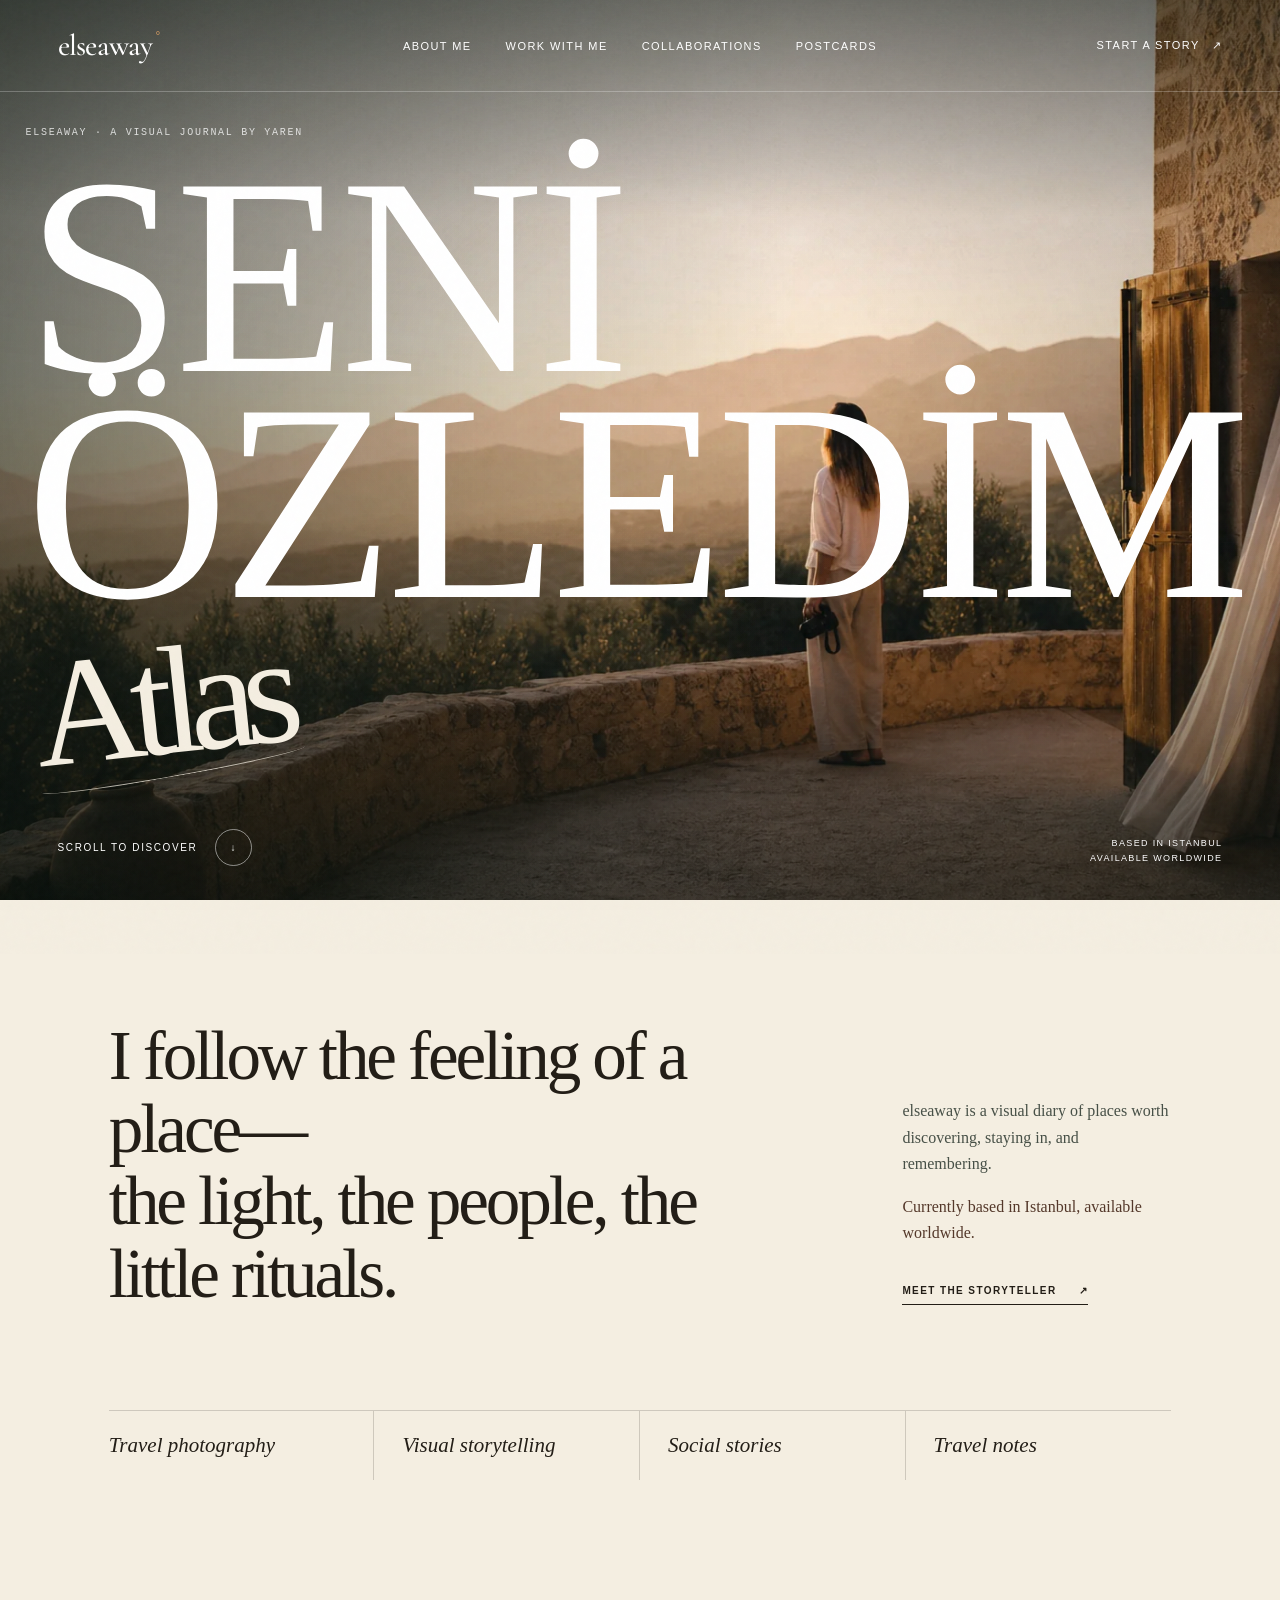
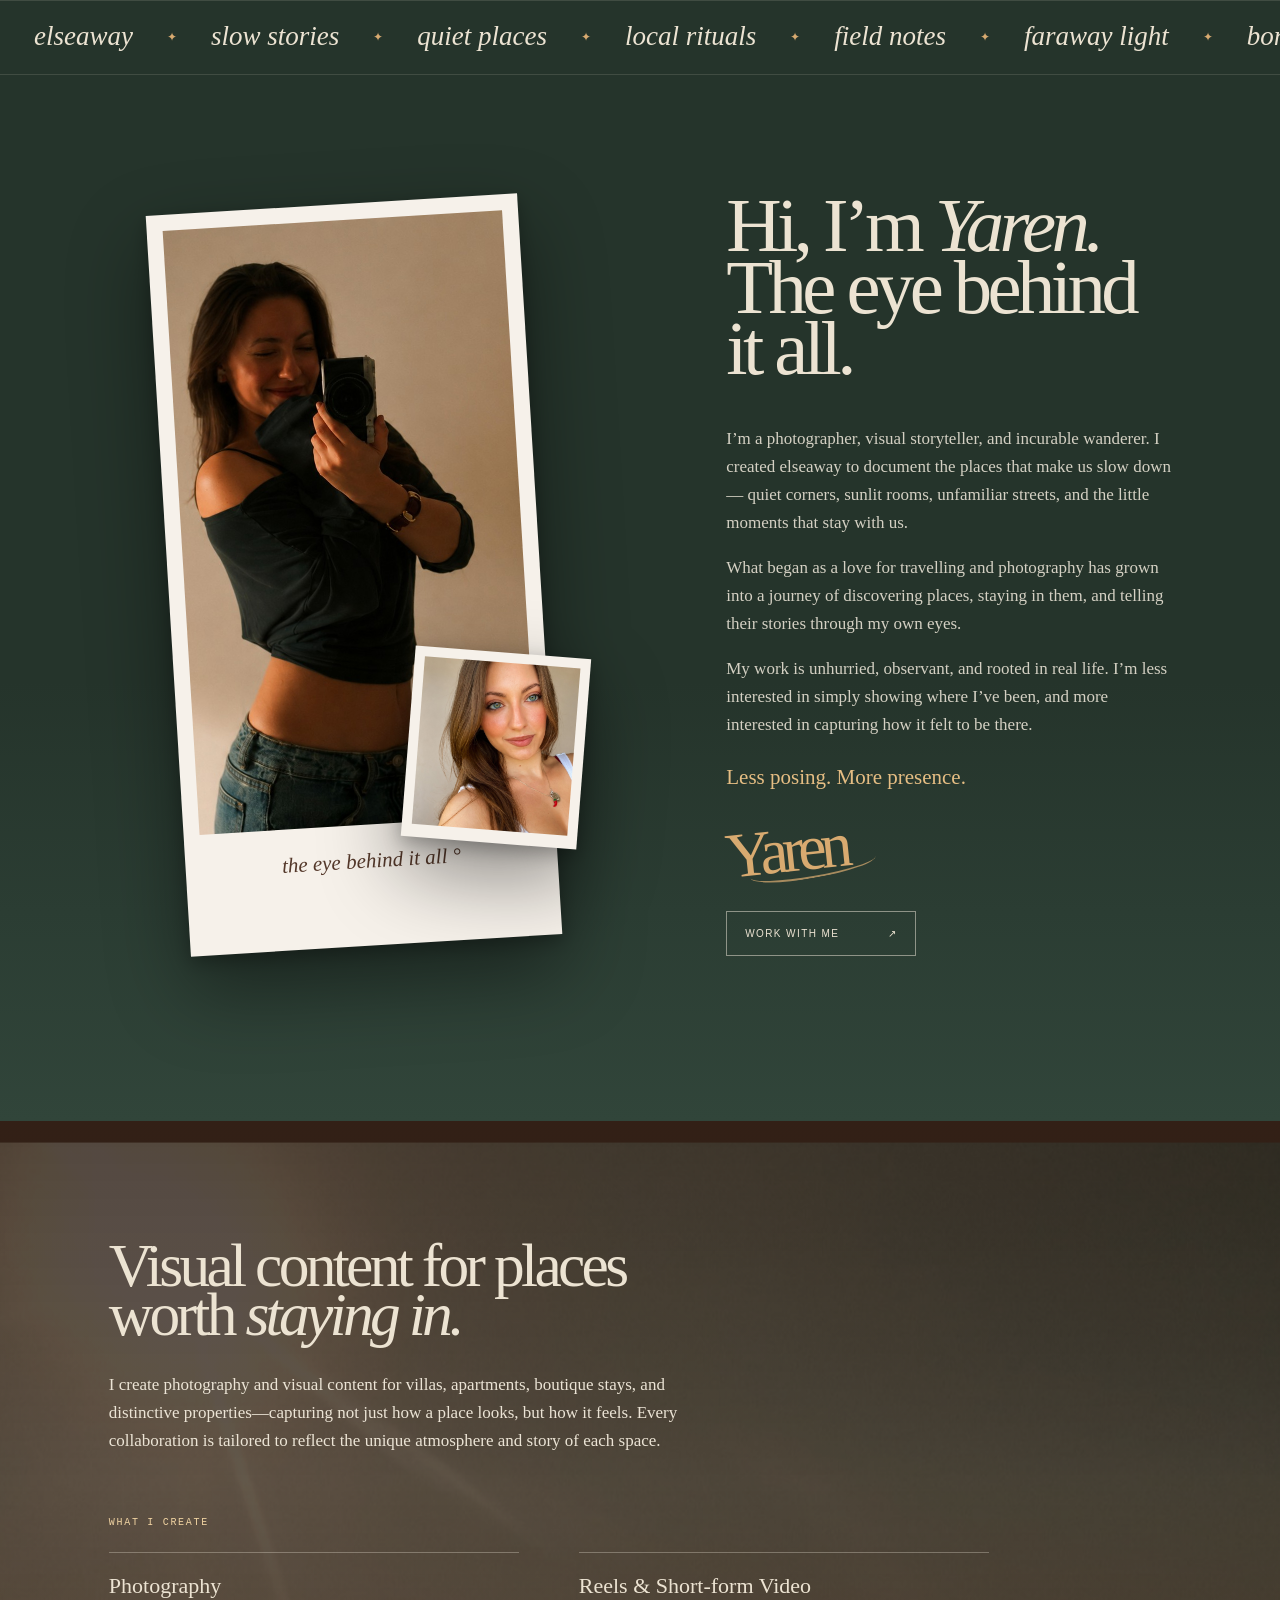
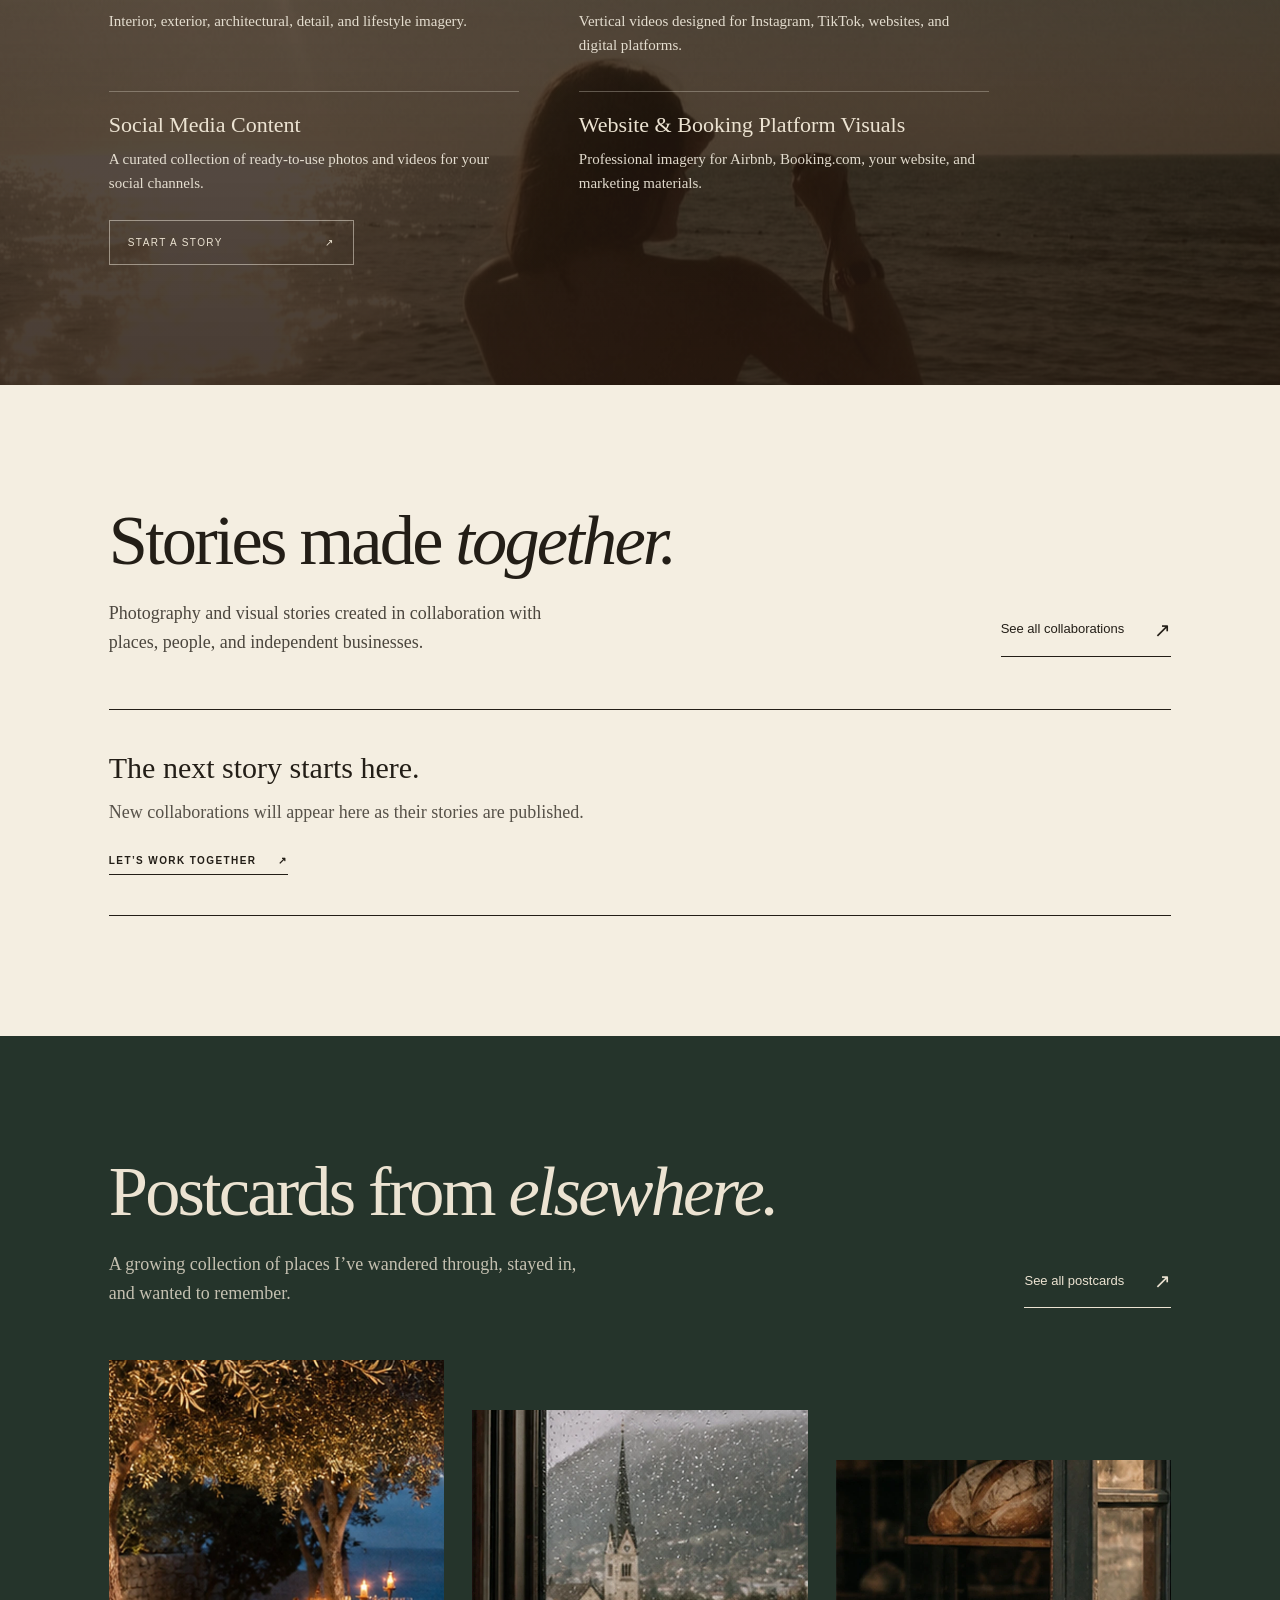
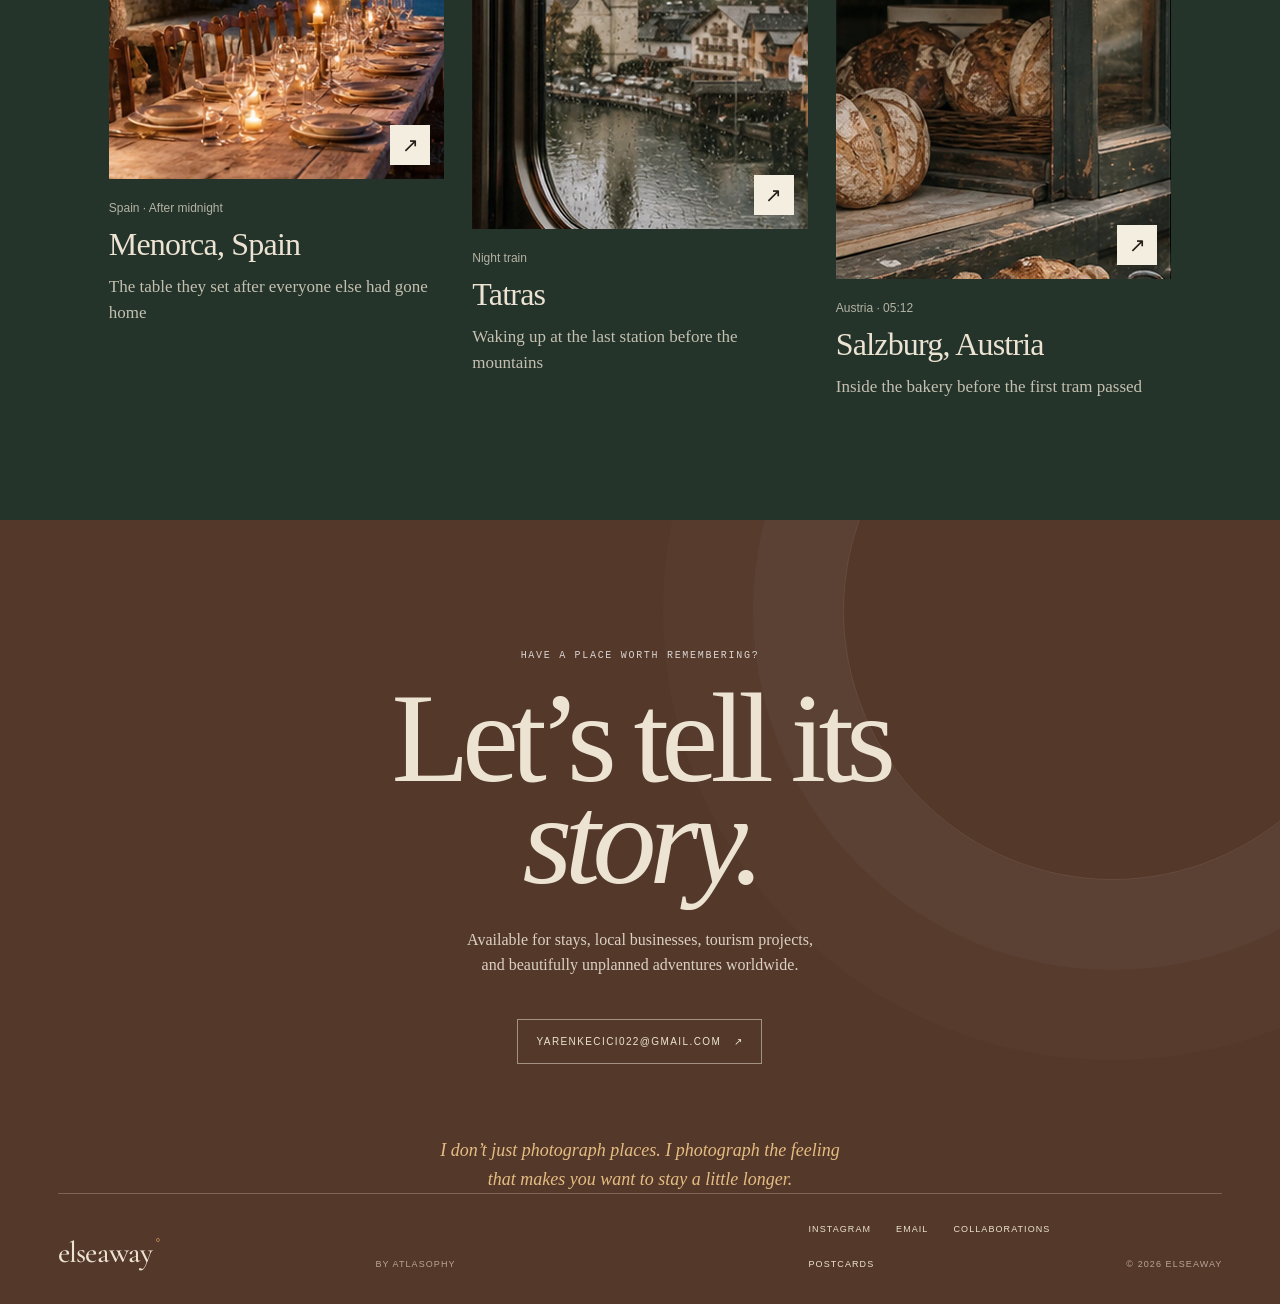
==== commit 88f88c1e: "Remove translations and keep only Turkish dedication" ====
--- a/index.html
+++ b/index.html
@@ -36,22 +36,9 @@
     .hero h1.temporary-dedication { font-size: clamp(72px, 22vw, 320px); line-height: .8; letter-spacing: -.025em; }
     .hero .temporary-signature { margin: 24px 0 0 8px; color: var(--paper); font-size: clamp(114px, 12vw, 156px); }
     .hero .temporary-signature span { right: -12px; height: 15px; border-bottom-width: 1px; }
-    .dedication-translations { position: absolute; inset: 0; z-index: 3; pointer-events: none; }
-    .dedication-cloud { position: absolute; display: flex; flex-wrap: wrap; align-items: center; justify-content: space-between; gap: 16px 24px; }
-    .dedication-cloud--sky { top: 125px; left: 52%; right: 4%; }
-    .dedication-cloud--earth { bottom: 76px; left: 35%; right: 4%; }
-    .dedication-note { margin: 0; color: var(--green-deep); font: italic 17px/1.45 var(--serif); white-space: nowrap; text-shadow: 0 1px 5px rgba(244,238,225,.8); }
-    .dedication-note:nth-child(3n+1) { transform: rotate(-4deg); }
-    .dedication-note:nth-child(3n+2) { transform: rotate(3deg); }
-    .dedication-cloud--earth .dedication-note { color: var(--paper); text-shadow: 0 2px 5px rgba(8,18,12,.95); }
     @media (max-width: 900px) {
-      .temporary-hero .hero-content { width: 90%; padding-top: 360px; padding-bottom: 380px; }
+      .temporary-hero .hero-content { width: 90%; padding-top: 110px; padding-bottom: 110px; }
       .hero h1.temporary-dedication { font-size: 20.5vw; line-height: .9; }
-      .dedication-cloud { left: 7%; right: 7%; display: grid; grid-template-columns: repeat(2,minmax(0,1fr)); gap: 9px 15px; }
-      .dedication-cloud--sky { top: 108px; }
-      .dedication-cloud--earth { bottom: 84px; }
-      .dedication-note { font-size: 14px; white-space: normal; overflow-wrap: anywhere; }
-      .dedication-note:nth-child(even) { justify-self: end; text-align: end; }
     }
   </style>
   <!-- End temporary dedication styles. -->
@@ -93,42 +80,6 @@
         <h1 id="hero-title" class="temporary-dedication" lang="tr">SENİ<br>ÖZLEDİM</h1>
         <p class="signature temporary-signature">Atlas<span aria-hidden="true"></span></p>
       </div>
-      <div class="dedication-translations" role="group" aria-label="I miss you, in thirty languages">
-        <div class="dedication-cloud dedication-cloud--sky">
-          <p class="dedication-note" lang="en">I miss you</p>
-          <p class="dedication-note" lang="fr">Tu me manques</p>
-          <p class="dedication-note" lang="es">Te extraño</p>
-          <p class="dedication-note" lang="de">Ich vermisse dich</p>
-          <p class="dedication-note" lang="nl">Ik mis je</p>
-          <p class="dedication-note" lang="it">Mi manchi</p>
-          <p class="dedication-note" lang="pt">Sinto a tua falta</p>
-          <p class="dedication-note" lang="ro">Mi-e dor de tine</p>
-          <p class="dedication-note" lang="sv">Jag saknar dig</p>
-          <p class="dedication-note" lang="no">Jeg savner deg</p>
-          <p class="dedication-note" lang="da">Jeg savner dig</p>
-          <p class="dedication-note" lang="fi">Kaipaan sinua</p>
-          <p class="dedication-note" lang="is">Ég sakna þín</p>
-          <p class="dedication-note" lang="cs">Chybíš mi</p>
-          <p class="dedication-note" lang="sk">Chýbaš mi</p>
-        </div>
-        <div class="dedication-cloud dedication-cloud--earth">
-          <p class="dedication-note" lang="pl">Tęsknię za Tobą</p>
-          <p class="dedication-note" lang="ru">Я скучаю по тебе</p>
-          <p class="dedication-note" lang="uz">Seni sogʻindim</p>
-          <p class="dedication-note" lang="ar" dir="rtl">أشتاق إليك</p>
-          <p class="dedication-note" lang="uk">Я сумую за тобою</p>
-          <p class="dedication-note" lang="hu">Hiányzol</p>
-          <p class="dedication-note" lang="hr">Nedostaješ mi</p>
-          <p class="dedication-note" lang="sr">Недостајеш ми</p>
-          <p class="dedication-note" lang="bg">Липсваш ми</p>
-          <p class="dedication-note" lang="el">Μου λείπεις</p>
-          <p class="dedication-note" lang="he" dir="rtl">אני מתגעגע אלייך</p>
-          <p class="dedication-note" lang="fa" dir="rtl">دلم برات تنگ شده</p>
-          <p class="dedication-note" lang="hi">मुझे तुम्हारी याद आती है</p>
-          <p class="dedication-note" lang="id">Aku merindukanmu</p>
-          <p class="dedication-note" lang="tl">Miss na kita</p>
-        </div>
-      </div>
       <a class="hero-scroll" href="#intro" aria-label="Scroll to discover">
         <span>Scroll to discover</span><i aria-hidden="true">↓</i>
       </a>
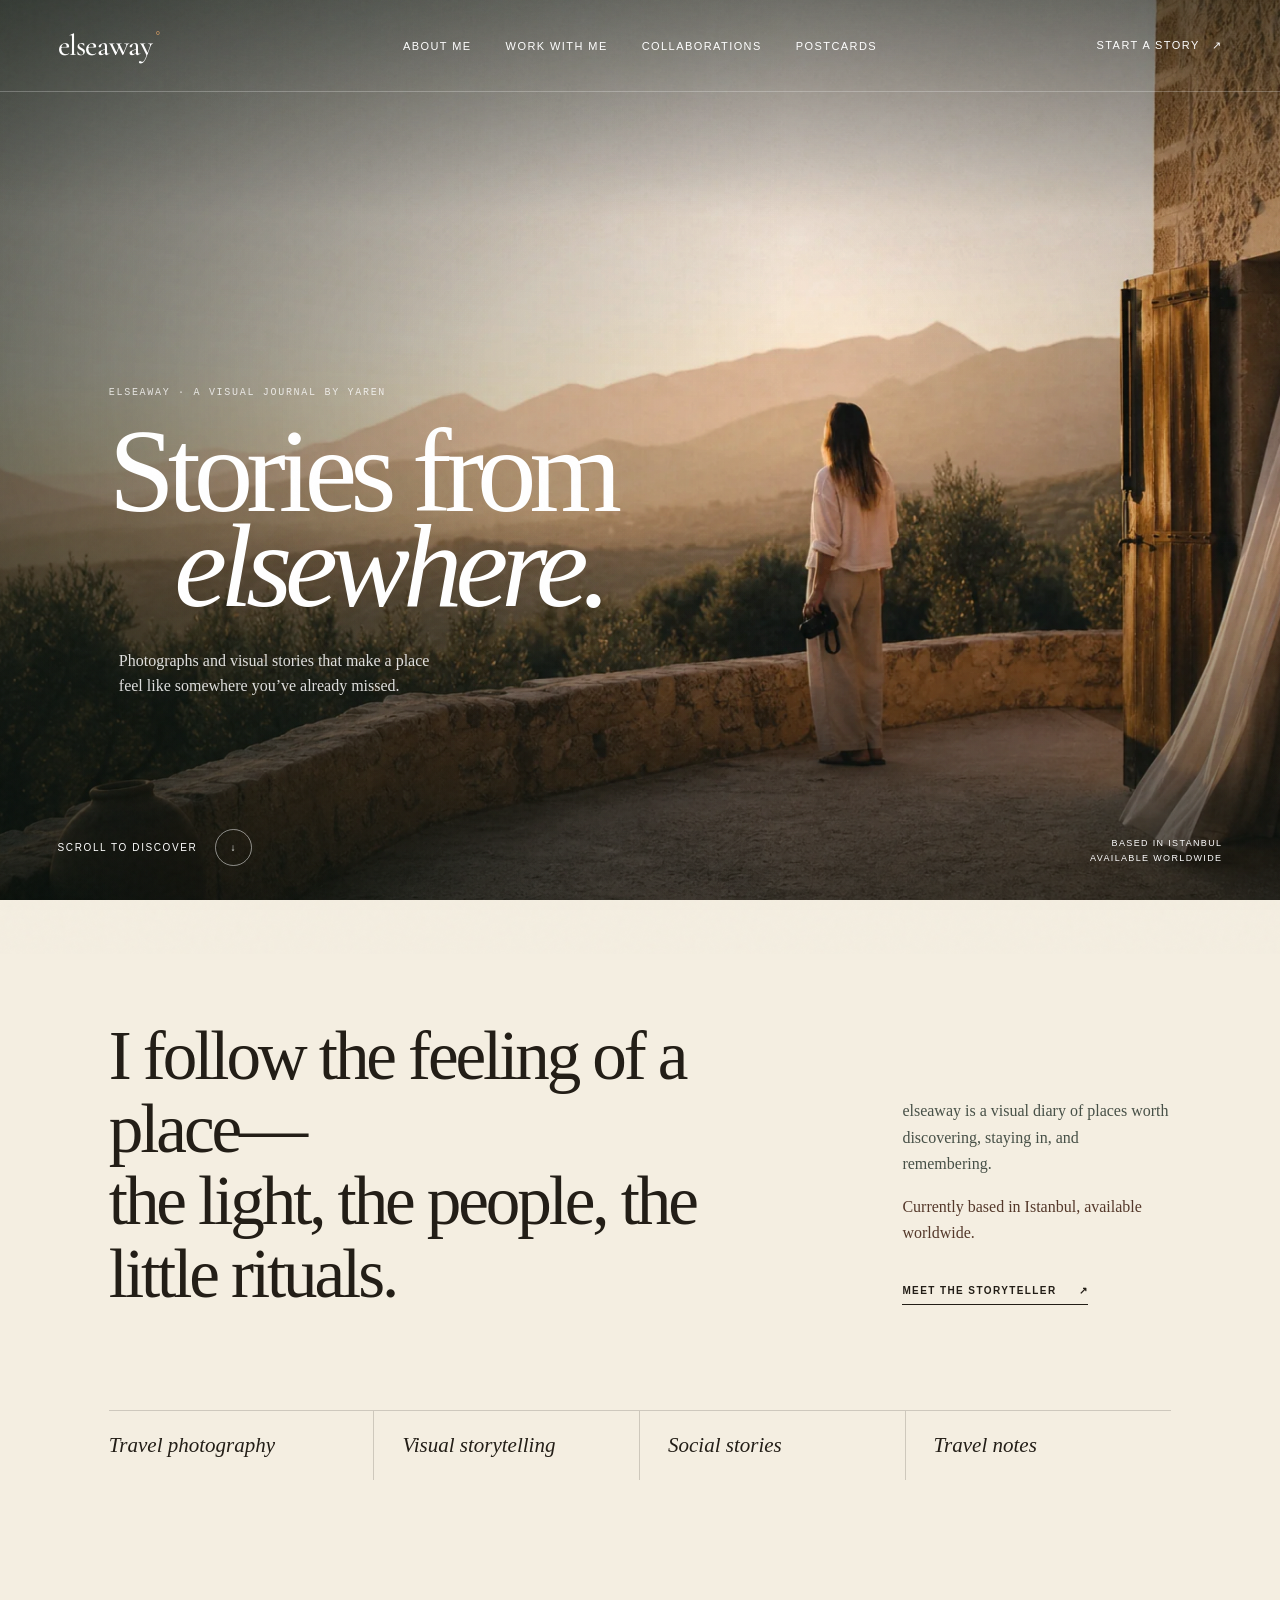
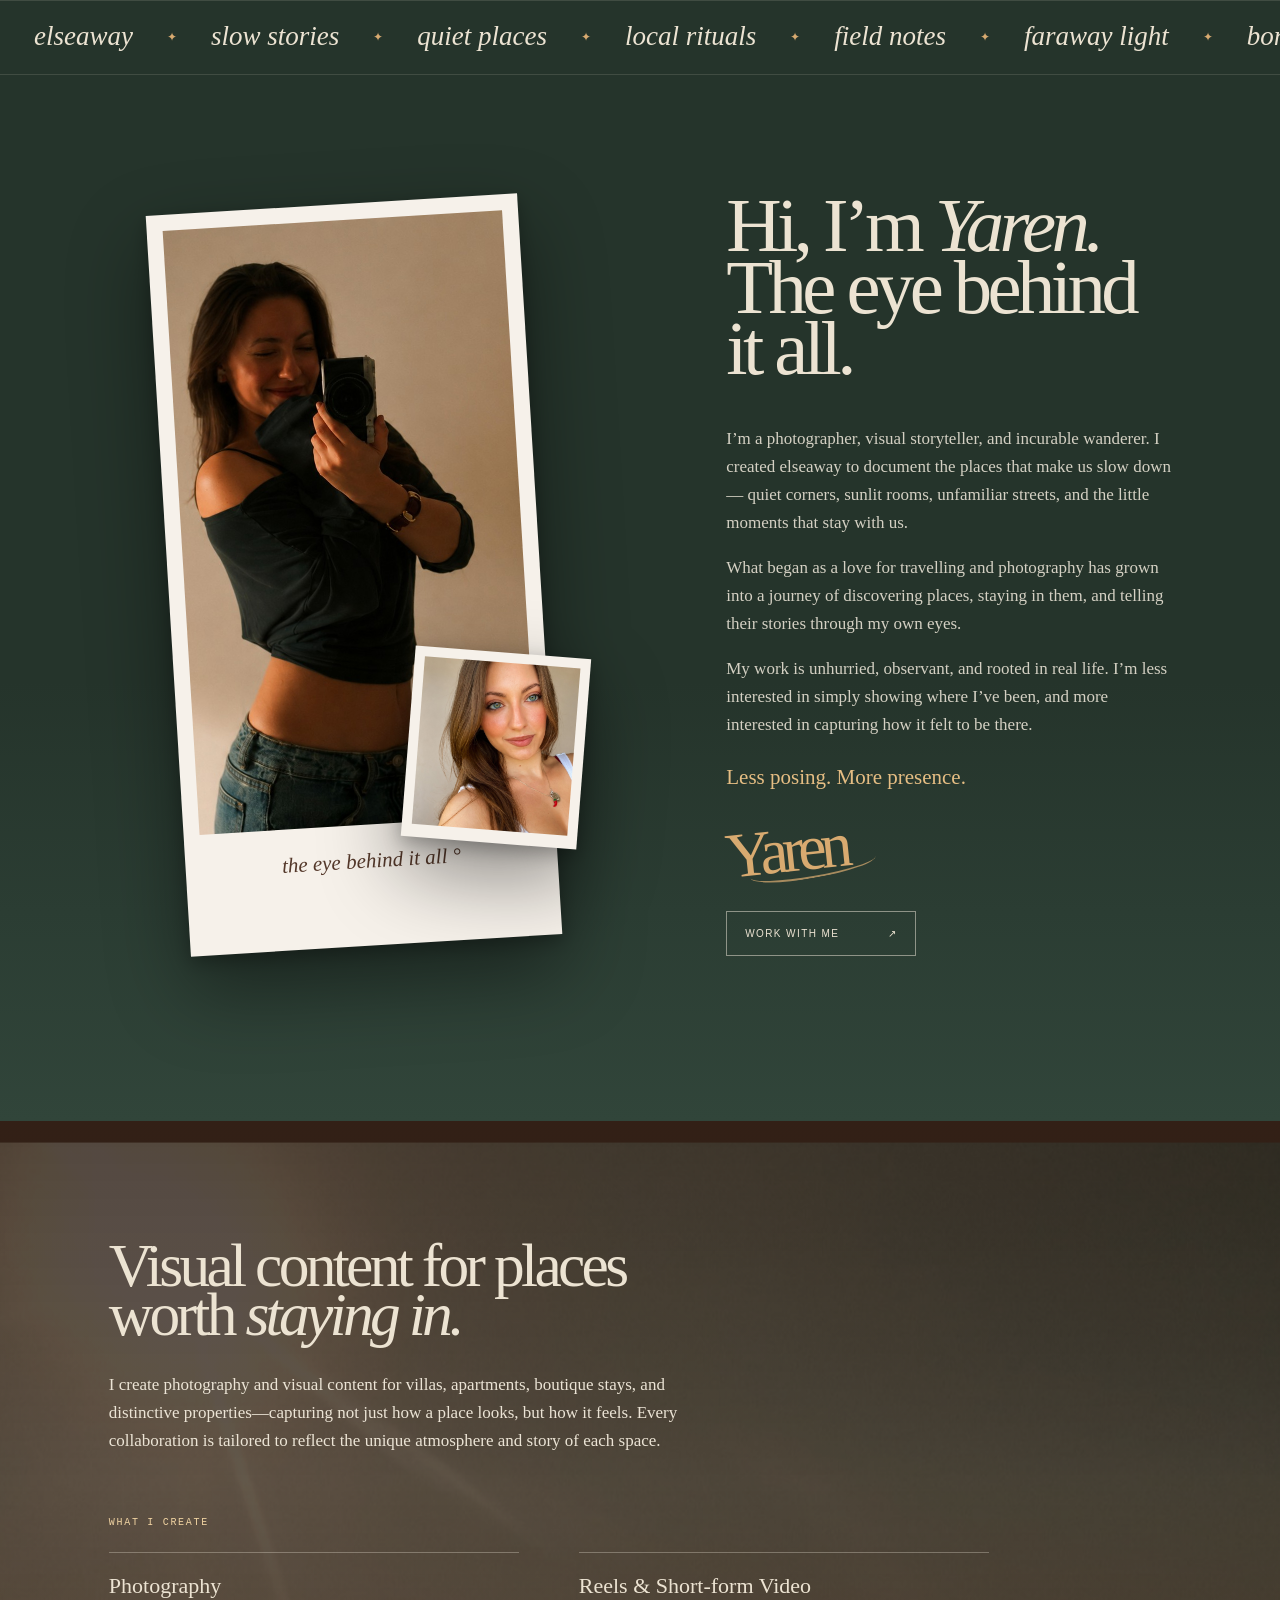
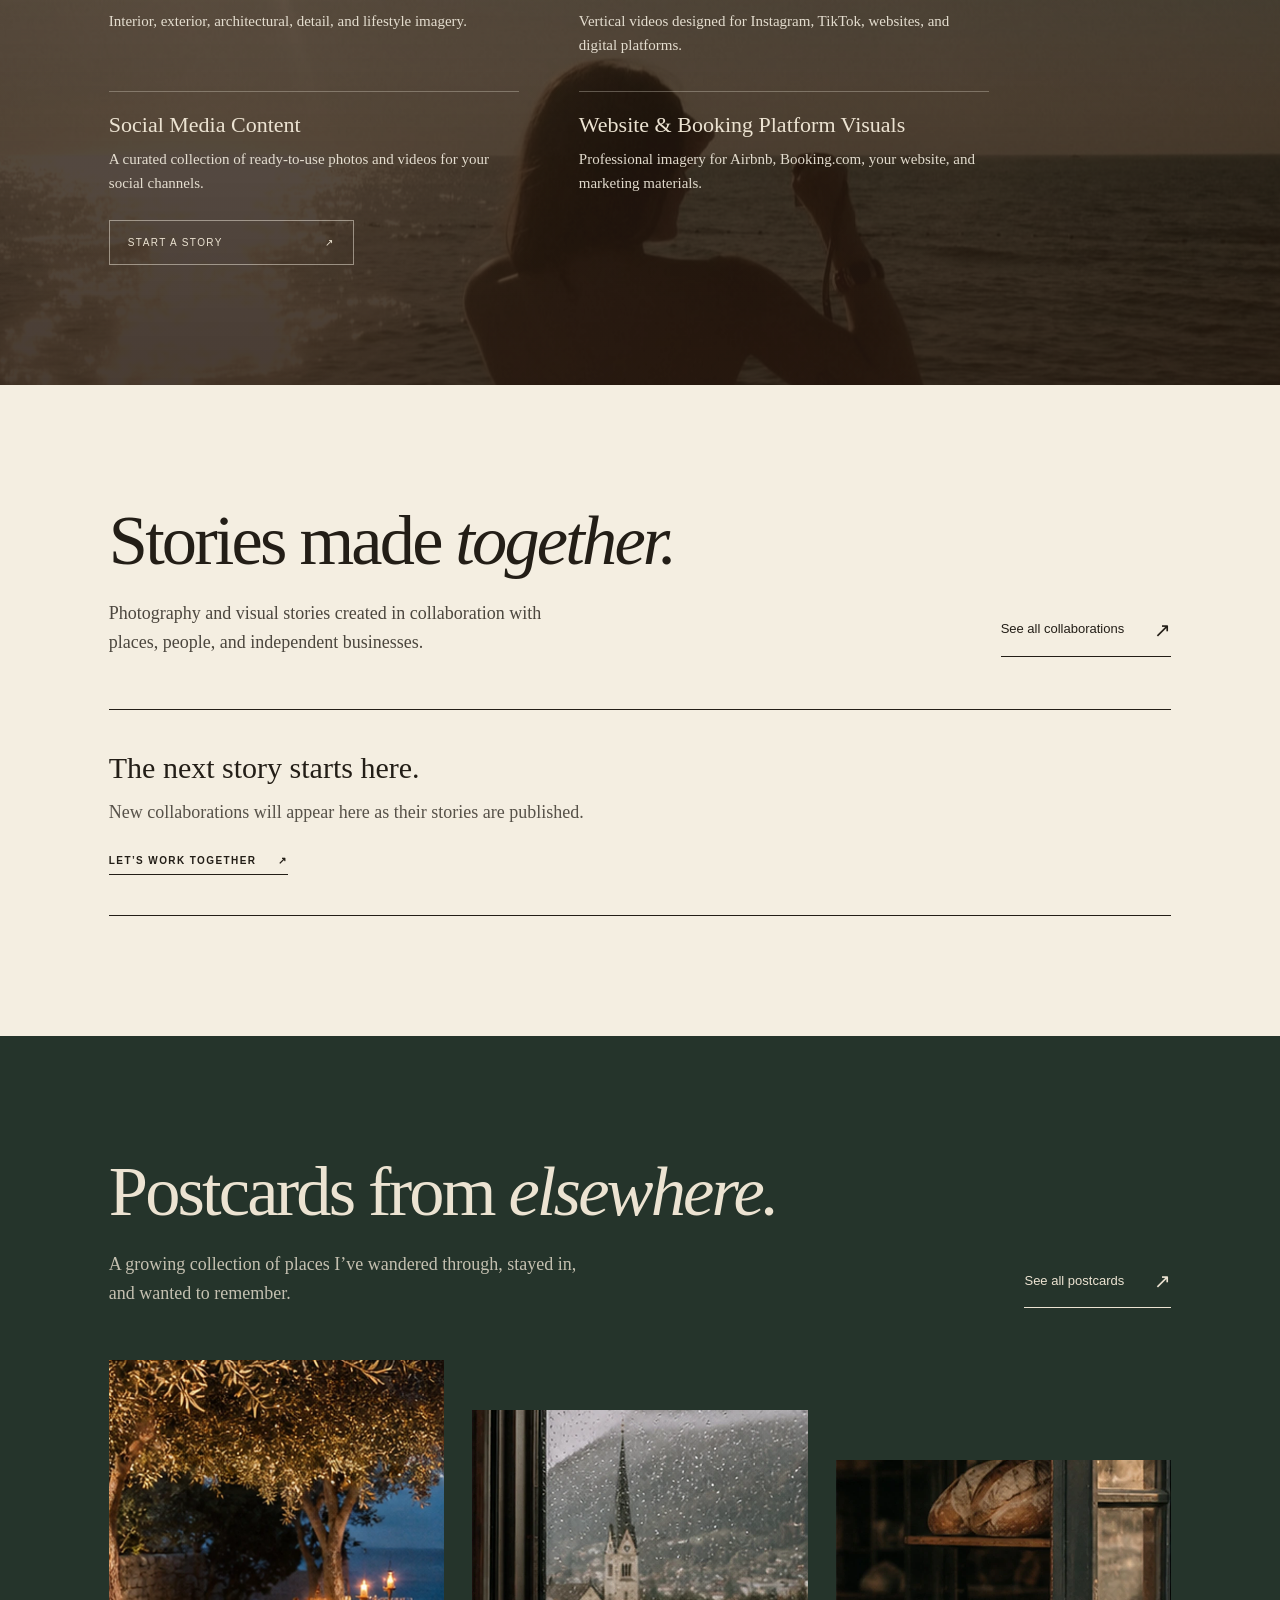
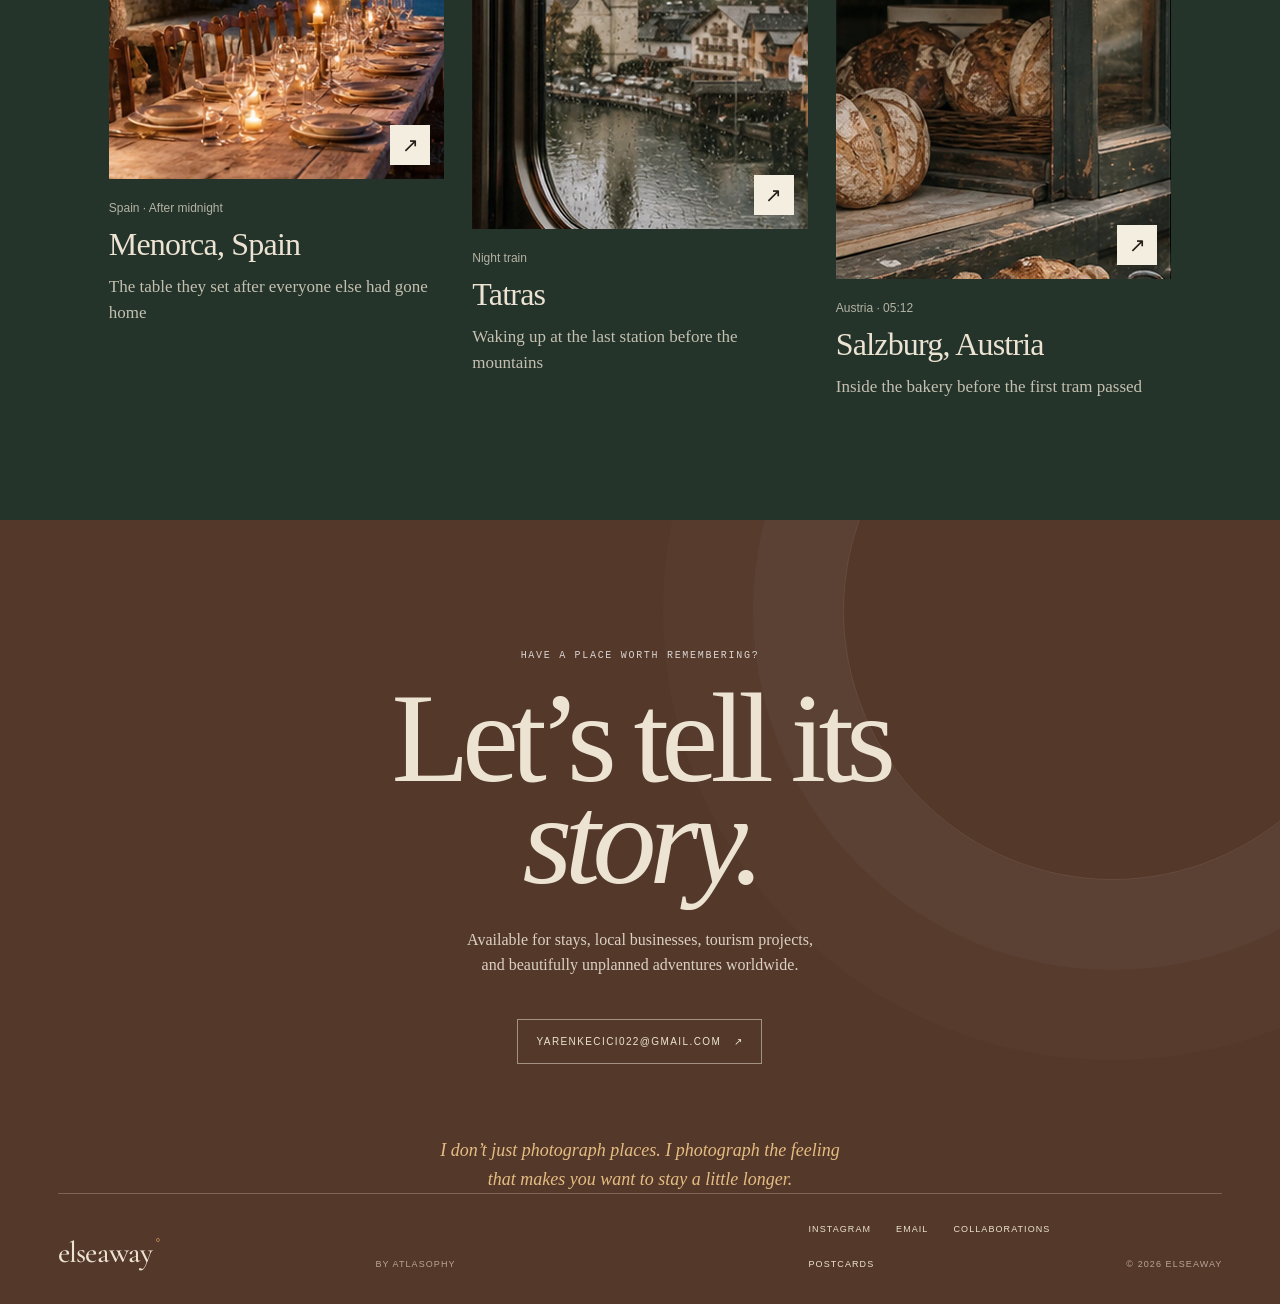
==== commit 39e91533: "Restore original Elseaway landing page after temporary dedication" ====
--- a/index.html
+++ b/index.html
@@ -29,19 +29,6 @@
   <script src="/content.js?v=20260803.1" defer></script>
   <script src="/copy-fields.js?v=20261014.2" defer></script>
   <script src="/script.js?v=20261014.2" defer></script>
-  <!-- Temporary dedication: revert this change to restore the original hero exactly. -->
-  <style>
-    .hero.temporary-hero { display: grid; align-items: center; }
-    .temporary-hero .hero-content { position: relative; inset: auto; width: 96%; margin: 0 auto; padding: 120px 0 100px; }
-    .hero h1.temporary-dedication { font-size: clamp(72px, 22vw, 320px); line-height: .8; letter-spacing: -.025em; }
-    .hero .temporary-signature { margin: 24px 0 0 8px; color: var(--paper); font-size: clamp(114px, 12vw, 156px); }
-    .hero .temporary-signature span { right: -12px; height: 15px; border-bottom-width: 1px; }
-    @media (max-width: 900px) {
-      .temporary-hero .hero-content { width: 90%; padding-top: 110px; padding-bottom: 110px; }
-      .hero h1.temporary-dedication { font-size: 20.5vw; line-height: .9; }
-    }
-  </style>
-  <!-- End temporary dedication styles. -->
 </head>
 <body class="home-page">
   <a class="skip-link" href="#main">Skip to content</a>
@@ -72,13 +59,13 @@
   </nav>
 
   <main id="main">
-    <section class="hero temporary-hero" id="top" aria-labelledby="hero-title">
+    <section class="hero" id="top" aria-labelledby="hero-title">
       <div class="hero-image" role="img" aria-label="A travel photographer looking over a sunlit Mediterranean landscape"></div>
       <div class="hero-shade"></div>
       <div class="hero-content reveal">
         <p class="eyebrow light" data-copy="heroEyebrow">elseaway · A visual journal by Yaren</p>
-        <h1 id="hero-title" class="temporary-dedication" lang="tr">SENİ<br>ÖZLEDİM</h1>
-        <p class="signature temporary-signature">Atlas<span aria-hidden="true"></span></p>
+        <h1 id="hero-title" data-copy="heroTitle">Stories from<br><em>elsewhere.</em></h1>
+        <p class="hero-copy" data-copy="heroCopy">Photographs and visual stories that make a place<br class="desktop-only"> feel like somewhere you’ve already missed.</p>
       </div>
       <a class="hero-scroll" href="#intro" aria-label="Scroll to discover">
         <span>Scroll to discover</span><i aria-hidden="true">↓</i>
